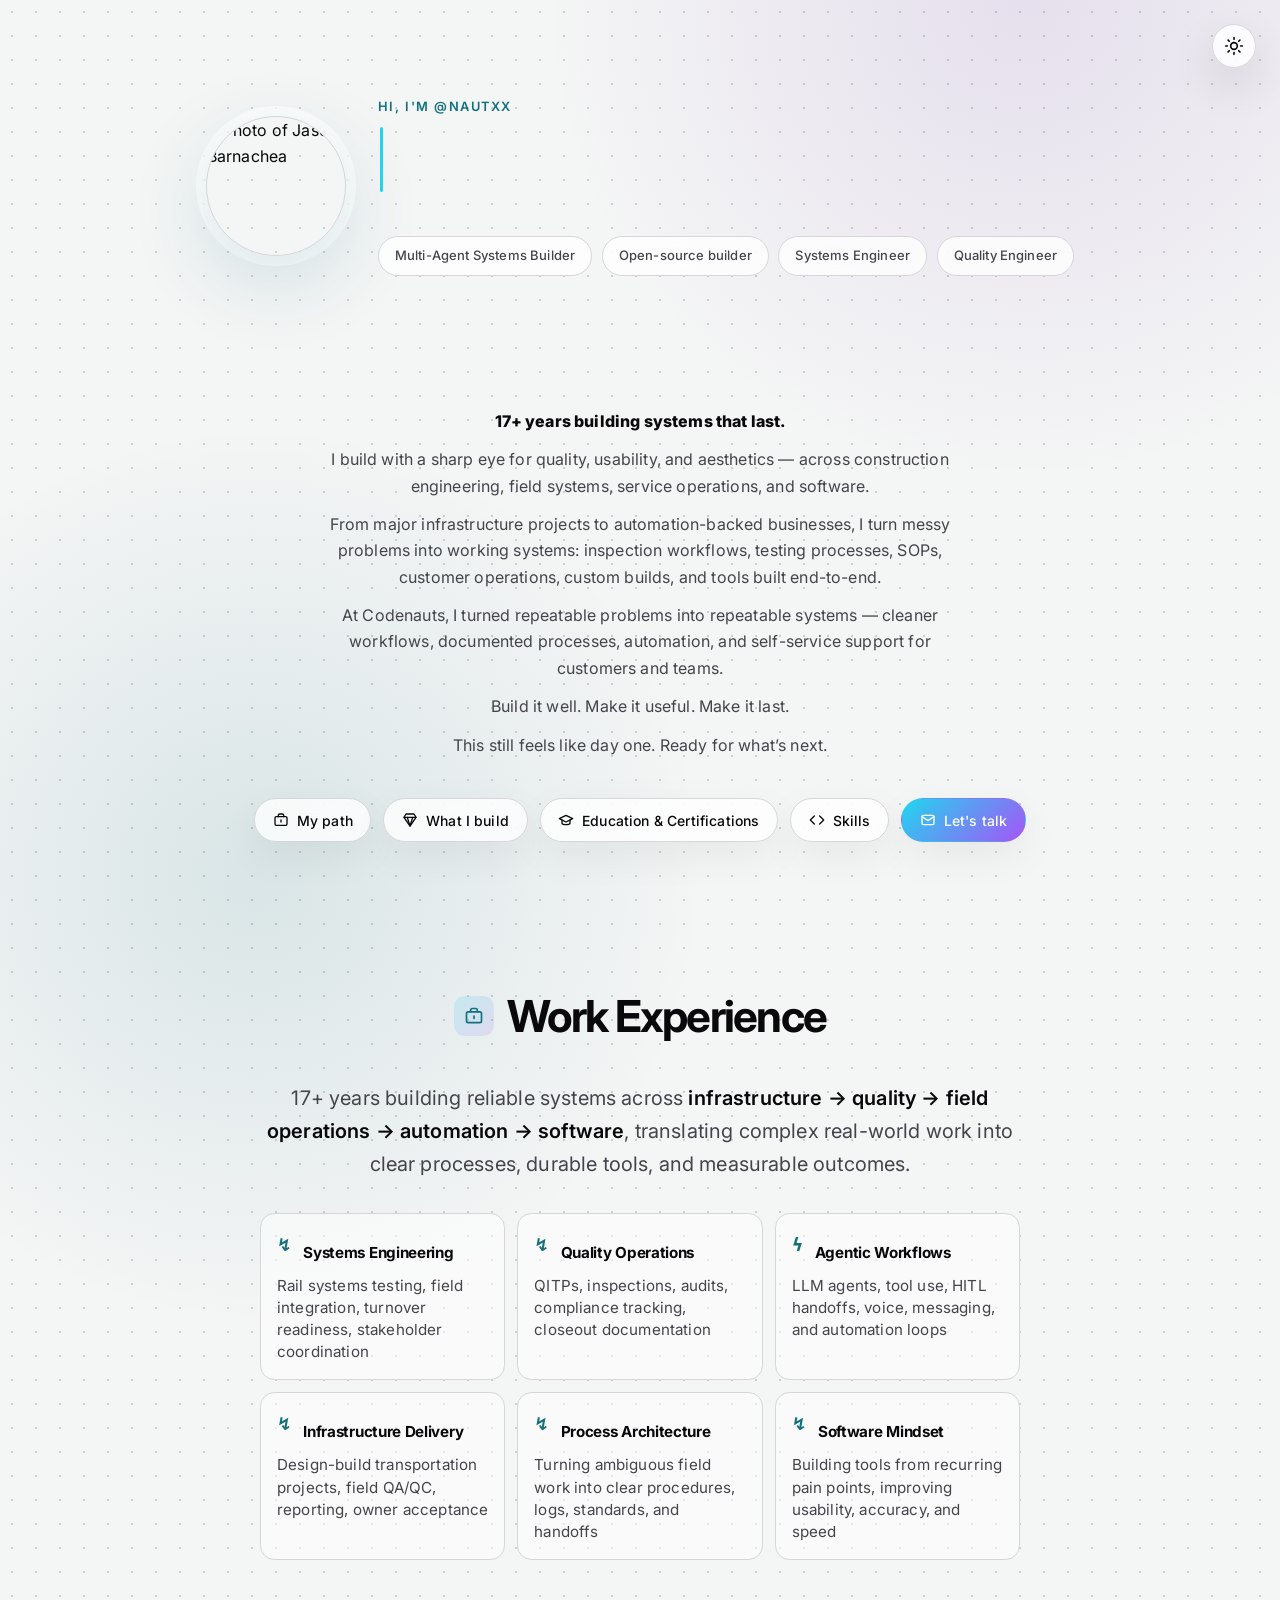
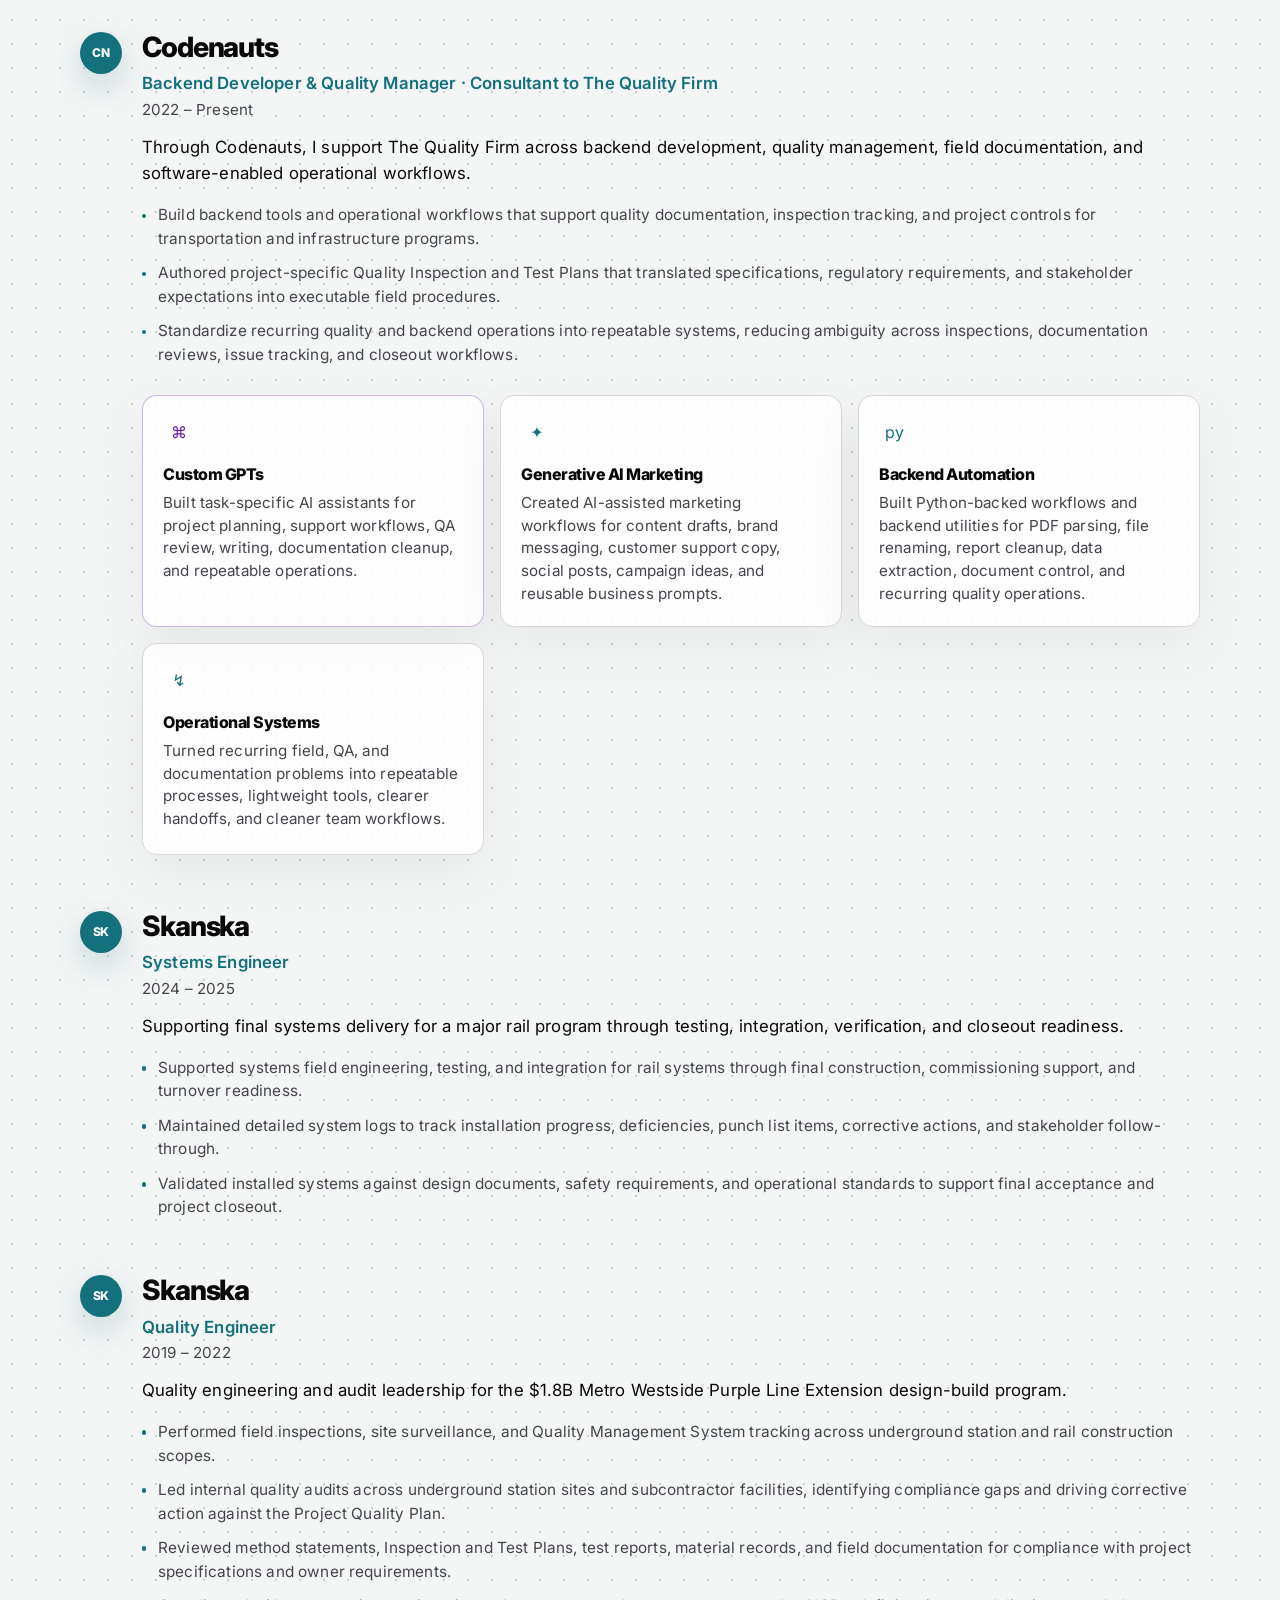
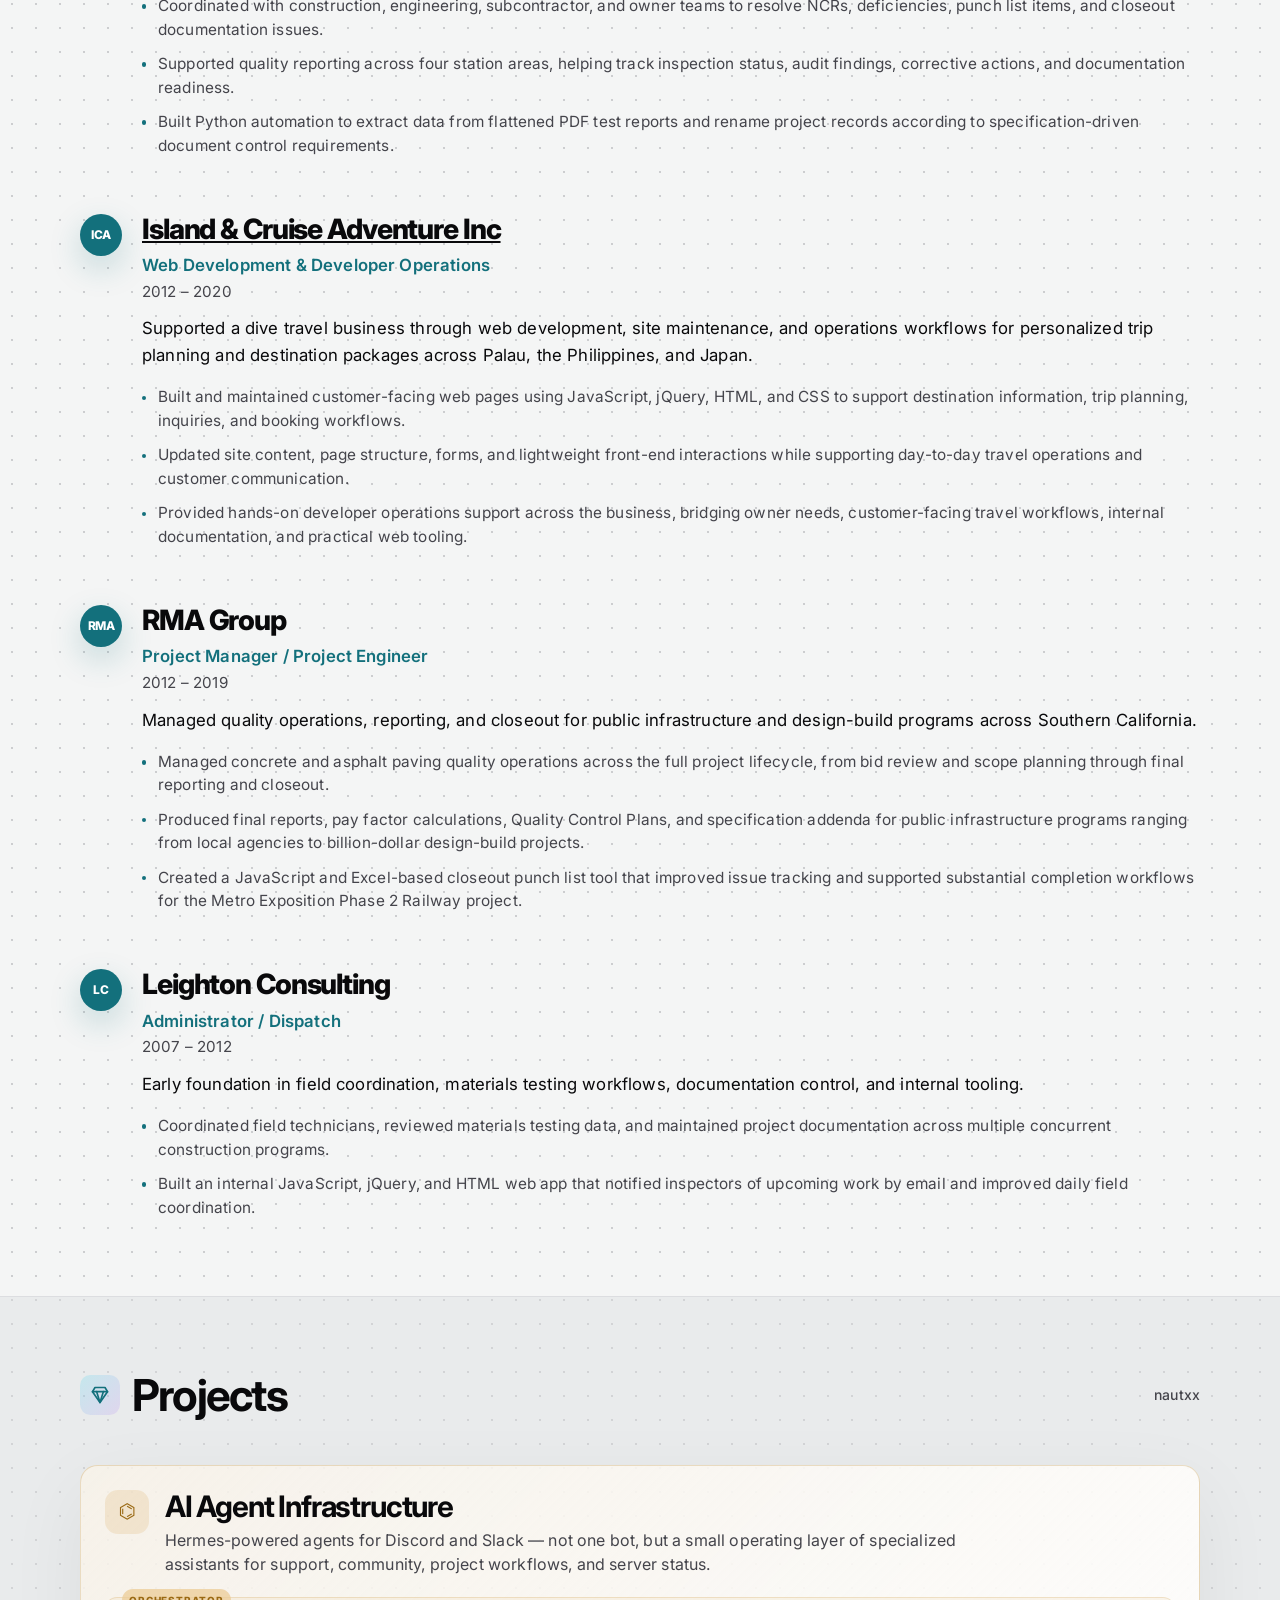
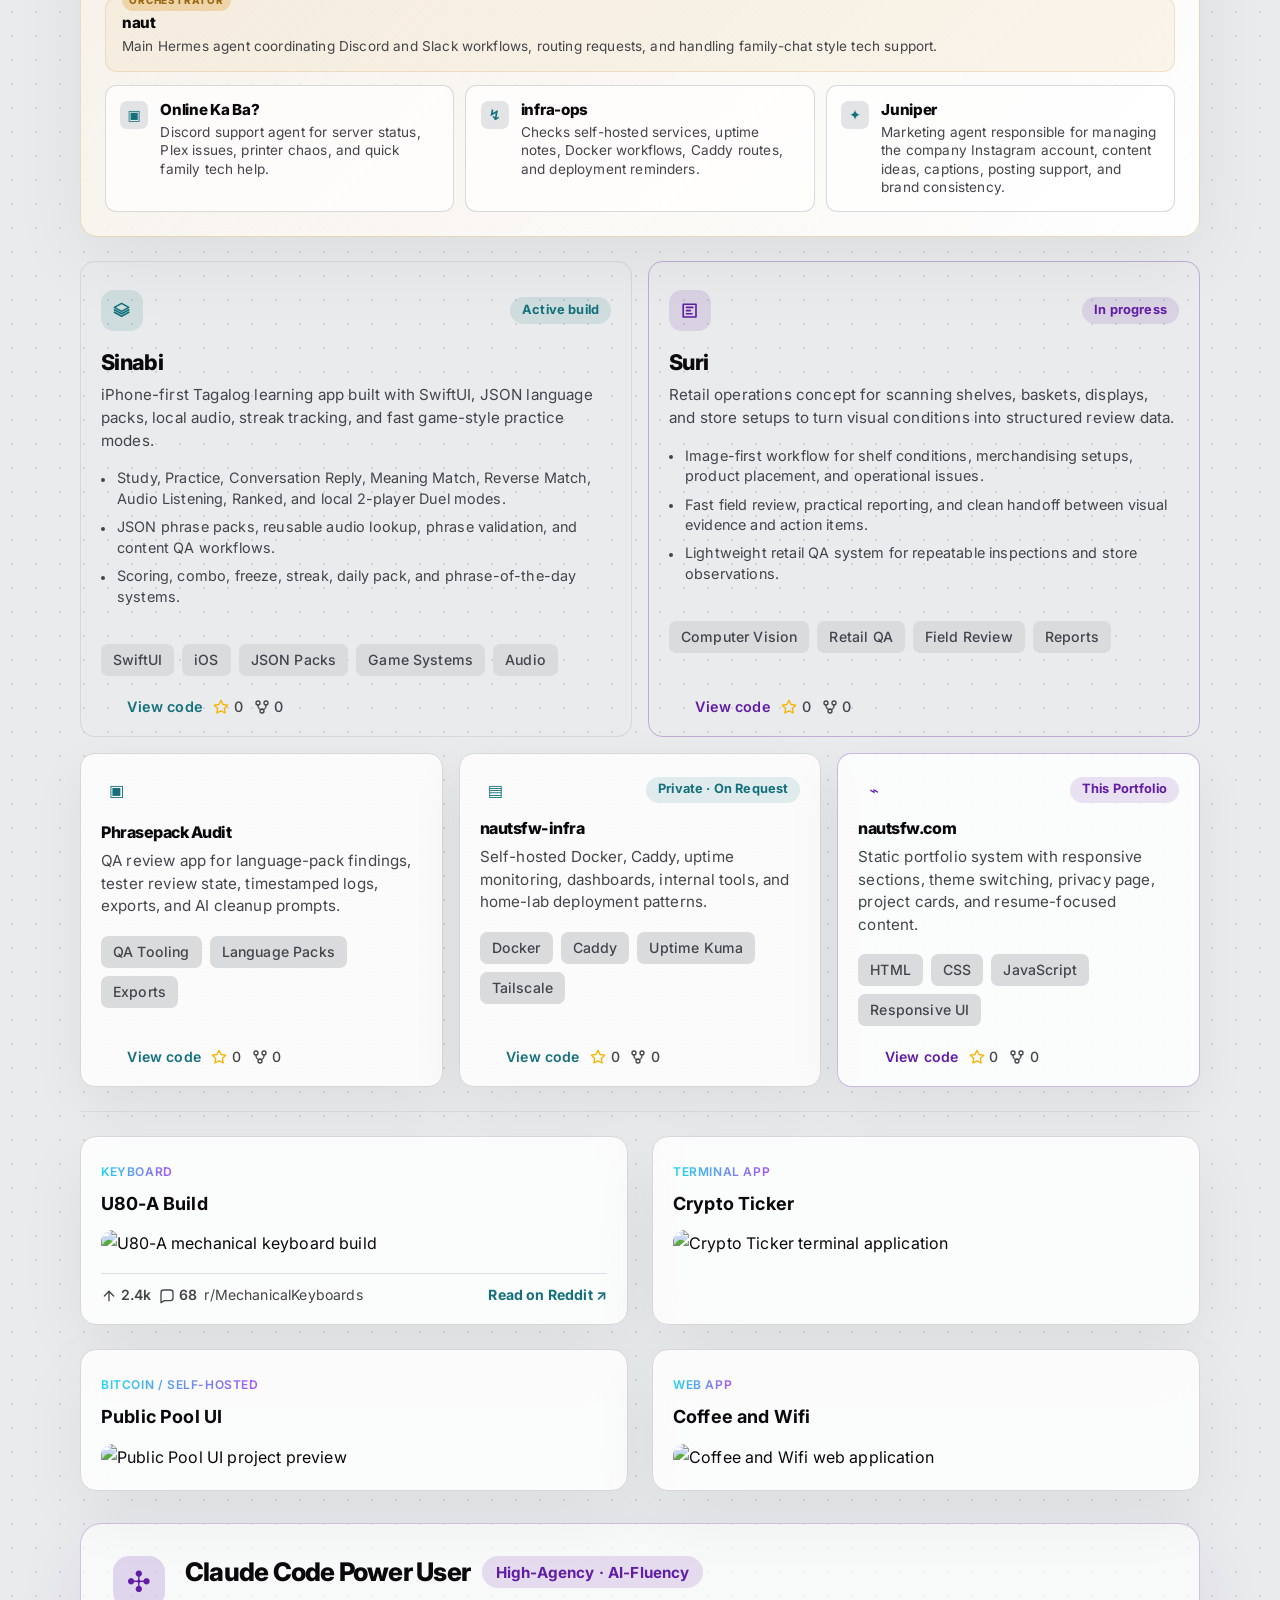
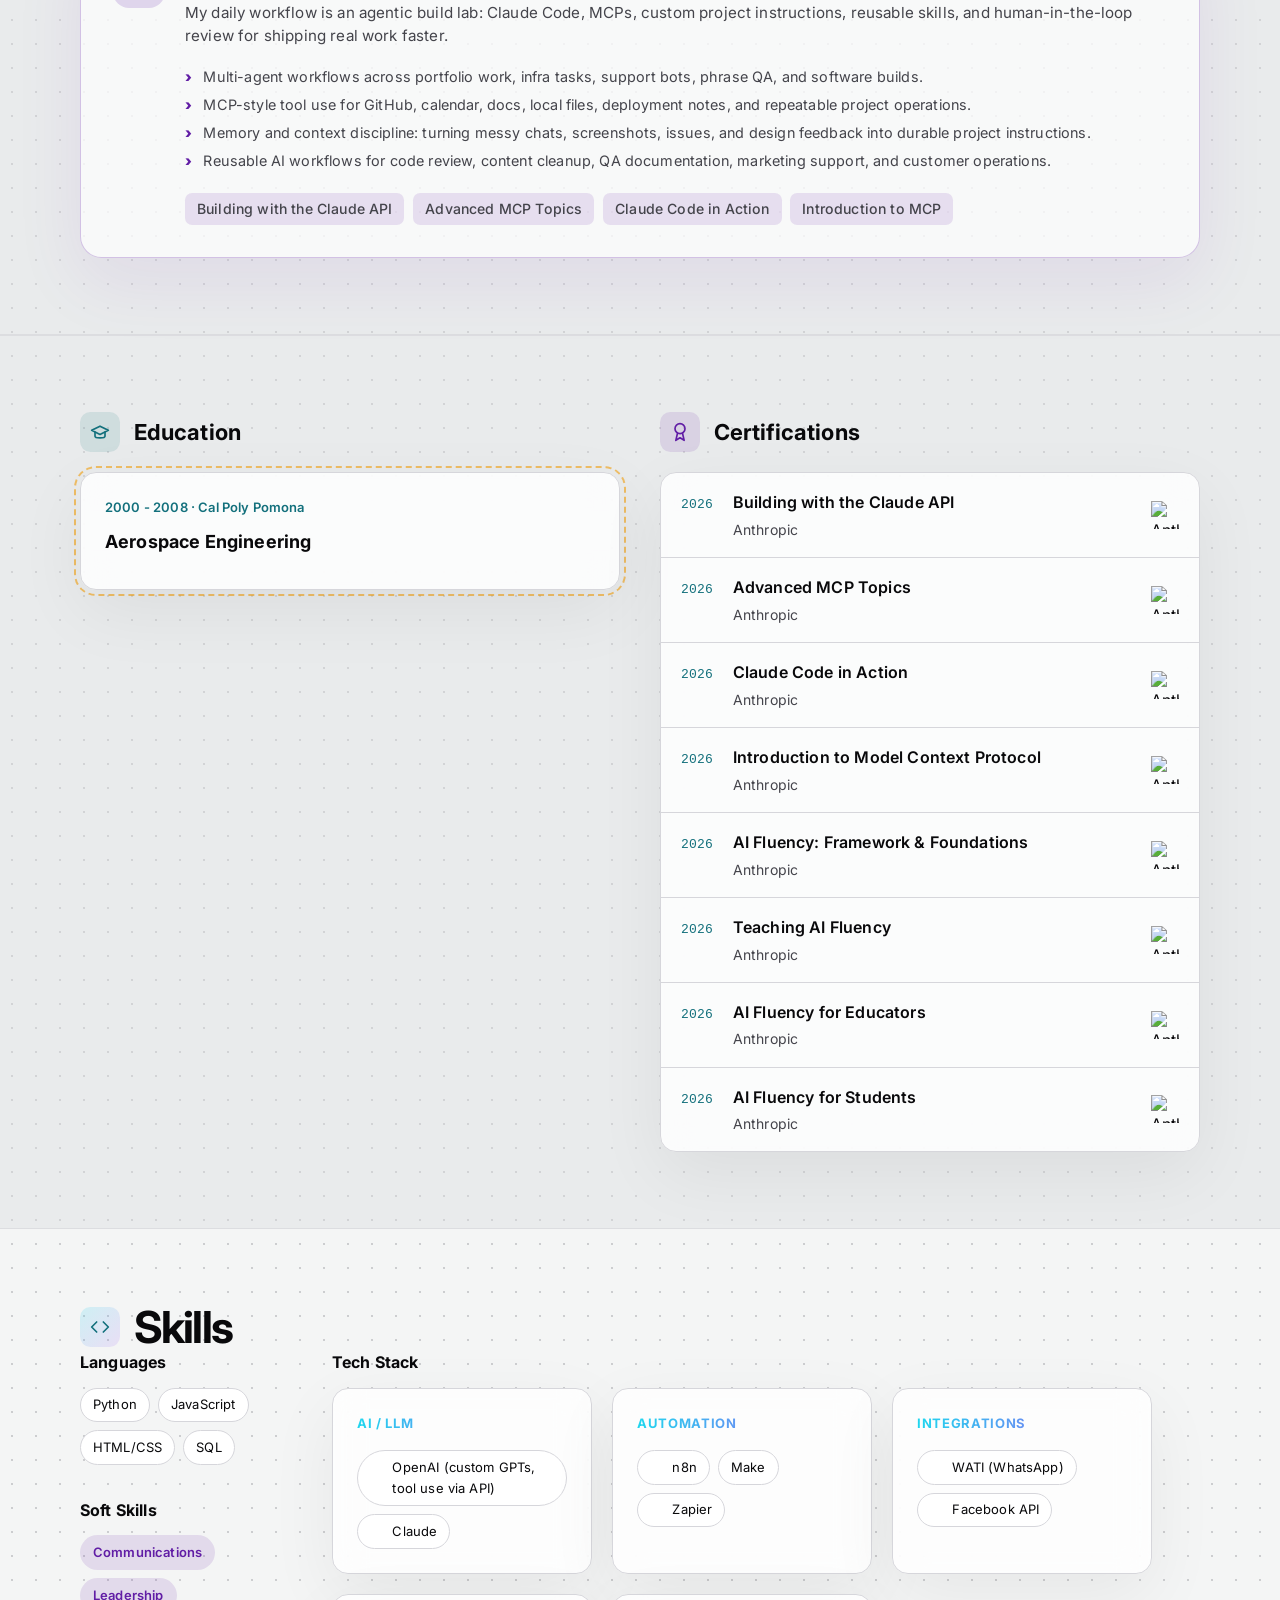
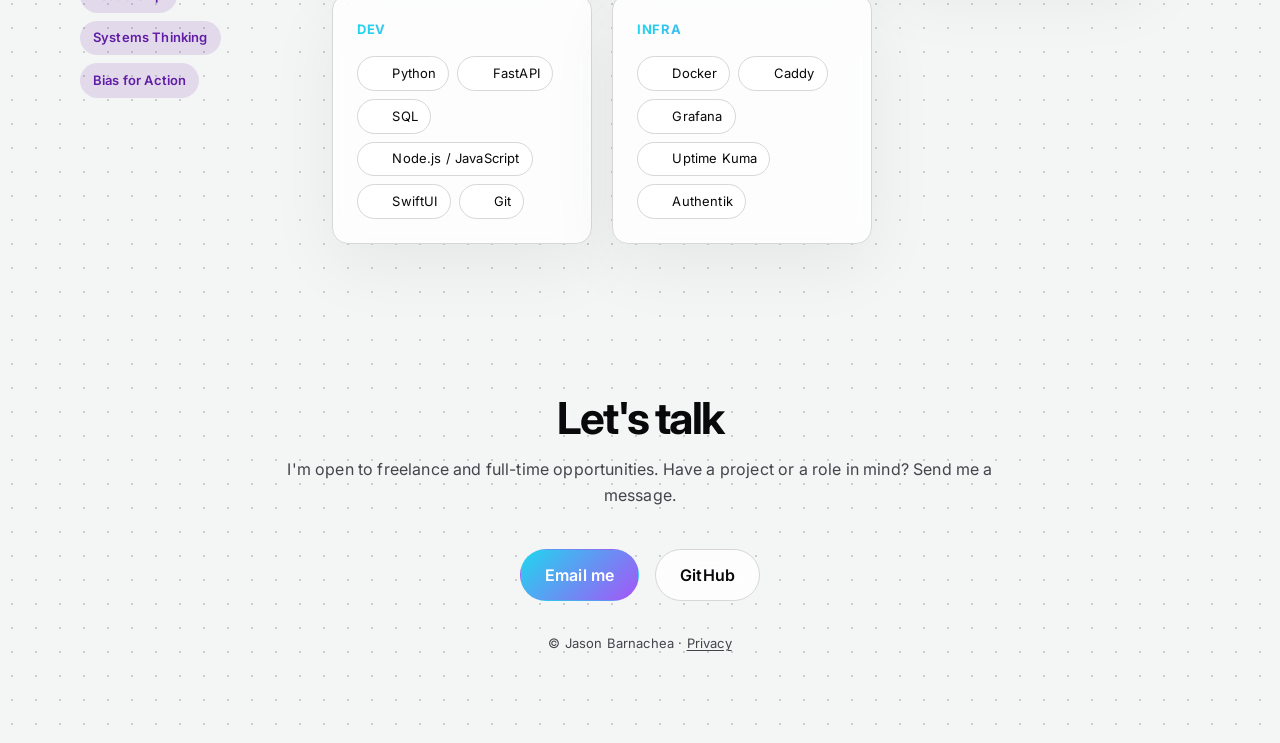
==== index.html @ cd6da470 "feat: add Reddit project metadata - add Reddit footer link to the U80-A Build tile - include upvote " ====
<!DOCTYPE html>
<html lang="en">
<head>
  <script>
    (function () {
      var stored = localStorage.getItem("theme");
      var prefersDark = window.matchMedia("(prefers-color-scheme: dark)").matches;
      if (stored === "dark" || (!stored && prefersDark)) {
        document.documentElement.setAttribute("data-theme", "dark");
      }
    })();
  </script>
  <meta charset="UTF-8">
  <meta name="viewport" content="width=device-width, initial-scale=1.0">
  <title>nautxx | Multi-Agent Systems Builder</title>
  <meta name="description" content="nautxx — software engineer and builder based in Santa Monica, California. Projects, experience, and certifications.">
  <meta name="author" content="Jason Barnachea">

  <link rel="preload" href="static/fonts/bogart.ttf" as="font" type="font/ttf" crossorigin>
  <link rel="preconnect" href="https://fonts.googleapis.com">
  <link rel="preconnect" href="https://fonts.gstatic.com" crossorigin>
  <link href="https://fonts.googleapis.com/css2?family=Inter:wght@400;500;600;700&display=swap" rel="stylesheet">

  <link rel="stylesheet" href="static/css/styles.css">
</head>
<body>

  <a href="#main" class="skip-link">Skip to content</a>

  <button type="button" class="theme-toggle" id="themeToggle" aria-label="Toggle dark mode">
    <svg class="theme-toggle__icon theme-toggle__icon--sun" viewBox="0 0 24 24" fill="none" stroke="currentColor" stroke-width="2" stroke-linecap="round" stroke-linejoin="round" aria-hidden="true"><circle cx="12" cy="12" r="4"/><path d="M12 2v2M12 20v2M4.93 4.93l1.41 1.41M17.66 17.66l1.41 1.41M2 12h2M20 12h2M6.34 17.66l-1.41 1.41M19.07 4.93l-1.41 1.41"/></svg>
    <svg class="theme-toggle__icon theme-toggle__icon--moon" viewBox="0 0 24 24" fill="none" stroke="currentColor" stroke-width="2" stroke-linecap="round" stroke-linejoin="round" aria-hidden="true"><path d="M21 12.79A9 9 0 1 1 11.21 3 7 7 0 0 0 21 12.79Z"/></svg>
  </button>

  <nav class="sitemap" id="sitemap" aria-label="Section navigation">
    <ul class="sitemap__list">
      <li class="sitemap__item"><a href="#experience" class="sitemap__link"><span class="sitemap__dot"></span>Experience</a></li>
      <li class="sitemap__item"><a href="#projects" class="sitemap__link"><span class="sitemap__dot"></span>Projects</a></li>
      <li class="sitemap__item"><a href="#credentials" class="sitemap__link"><span class="sitemap__dot"></span>Education &amp; Certifications</a></li>
      <li class="sitemap__item"><a href="#skills" class="sitemap__link"><span class="sitemap__dot"></span>Skills &amp; Stack</a></li>
      <li class="sitemap__item"><a href="#contact" class="sitemap__link"><span class="sitemap__dot"></span>Contact</a></li>
    </ul>
  </nav>

  <main id="main">

    <header class="hero" id="hero">
      <div class="hero__inner">
        <div class="hero__avatar">
          <picture>
            <source type="image/png" srcset="static/img/naut_1x.png 1x, static/img/naut_2x.png 2x">
            <img src="static/img/naut_2x.png" alt="Photo of Jason Barnachea" width="192" height="192">
          </picture>
        </div>
        <div class="hero__copy">
          <p class="hero__eyebrow">Hi, I'm @nautxx</p>
          <h1 class="hero__title">
            <span id="roleText" class="hero__role" aria-hidden="true"></span>
            <span class="sr-only">Multi-Agent Systems Builder, Open-source builder, Systems Engineer, Quality Engineer</span>
          </h1>
          <div class="role-pills" id="rolePills">
            <span class="role-pill" data-role-index="0">Multi-Agent Systems Builder</span>
            <span class="role-pill" data-role-index="1">Open-source builder</span>
            <span class="role-pill" data-role-index="2">Systems Engineer</span>
            <span class="role-pill" data-role-index="3">Quality Engineer</span>
          </div>
        </div>
      </div>
    </header>

    <section class="section intro" id="intro">
      <div class="section__inner">
        <p class="hero__sub hero__sub--lead">17+ years building systems that last.</p>
        <p class="hero__sub">I build with a sharp eye for quality, usability, and aesthetics — across construction engineering, field systems, service operations, and software.</p>
        <p class="hero__sub">From major infrastructure projects to automation-backed businesses, I turn messy problems into working systems: inspection workflows, testing processes, SOPs, customer operations, custom builds, and tools built end-to-end.</p>
        <p class="hero__sub">At Codenauts, I turned repeatable problems into repeatable systems — cleaner workflows, documented processes, automation, and self-service support for customers and teams.</p>
        <p class="hero__sub">Build it well. Make it useful. Make it last.</p>
        <p class="hero__sub">This still feels like day one. Ready for what’s next.</p>
        <nav class="pill-nav" aria-label="Jump to section">
          <a href="#experience" class="pill-nav__link">
            <span class="pill-nav__icon" aria-hidden="true">
              <svg viewBox="0 0 24 24" fill="none" stroke="currentColor" stroke-width="2" stroke-linecap="round"
                stroke-linejoin="round">
                <rect x="3" y="7" width="18" height="13" rx="2" />
                <path d="M8 7V5a2 2 0 0 1 2-2h4a2 2 0 0 1 2 2v2" />
                <path d="M12 12v3" />
              </svg>
            </span>
            My path
          </a>
        
          <a href="#projects" class="pill-nav__link">
            <span class="pill-nav__icon" aria-hidden="true">
              <svg viewBox="0 0 24 24" fill="none" stroke="currentColor" stroke-width="2" stroke-linecap="round"
                stroke-linejoin="round">
                <path d="M6 3h12l3 5-9 13L3 8l3-5Z" />
                <path d="M3 8h18" />
                <path d="m8 8 4 13 4-13" />
              </svg>
            </span>
            What I build
          </a>
        
          <a href="#credentials" class="pill-nav__link">
            <span class="pill-nav__icon" aria-hidden="true">
              <svg viewBox="0 0 24 24" fill="none" stroke="currentColor" stroke-width="2" stroke-linecap="round"
                stroke-linejoin="round">
                <path d="M22 10 12 5 2 10l10 5 10-5Z" />
                <path d="M6 12v5c0 1.1 2.7 2 6 2s6-.9 6-2v-5" />
              </svg>
            </span>
            Education &amp; Certifications
          </a>
        
          <a href="#skills" class="pill-nav__link">
            <span class="pill-nav__icon" aria-hidden="true">
              <svg viewBox="0 0 24 24" fill="none" stroke="currentColor" stroke-width="2" stroke-linecap="round"
                stroke-linejoin="round">
                <polyline points="16 18 22 12 16 6" />
                <polyline points="8 6 2 12 8 18" />
              </svg>
            </span>
            Skills
          </a>
        
          <a href="#contact" class="pill-nav__link pill-nav__link--accent">
            <span class="pill-nav__icon" aria-hidden="true">
              <svg viewBox="0 0 24 24" fill="none" stroke="currentColor" stroke-width="2" stroke-linecap="round"
                stroke-linejoin="round">
                <rect x="3" y="5" width="18" height="14" rx="2" />
                <path d="m3 7 9 6 9-6" />
              </svg>
            </span>
            Let's talk
          </a>
        </nav>
      </div>
    </section>

    <section class="section experience" id="experience">
      <div class="section__inner experience__inner">
        <div class="section__head experience__head">
          <span class="section__icon" aria-hidden="true">
            <svg viewBox="0 0 24 24" fill="none" stroke="currentColor" stroke-width="2" stroke-linecap="round" stroke-linejoin="round"><rect x="3" y="7" width="18" height="13" rx="2"/><path d="M8 7V5a2 2 0 0 1 2-2h4a2 2 0 0 1 2 2v2"/><path d="M12 12v3"/></svg>
          </span>
          <h2 class="section__title">Work Experience</h2>
        </div>

        <p class="experience__lede">17+ years building reliable systems across <strong>infrastructure → quality → field operations → automation → software</strong>, translating complex real-world work into clear processes, durable tools, and measurable outcomes.</p>

        <div class="experience-capabilities" aria-label="Core experience themes">
          <article class="experience-capability">
            <span class="experience-capability__icon" aria-hidden="true">↯</span>
            <h3>Systems Engineering</h3>
            <p>Rail systems testing, field integration, turnover readiness, stakeholder coordination</p>
          </article>
          <article class="experience-capability">
            <span class="experience-capability__icon" aria-hidden="true">↯</span>
            <h3>Quality Operations</h3>
            <p>QITPs, inspections, audits, compliance tracking, closeout documentation</p>
          </article>
          <article class="experience-capability experience-capability--agentic">
            <span class="experience-capability__icon" aria-hidden="true">ϟ</span>
            <h3>Agentic Workflows</h3>
            <p>LLM agents, tool use, HITL handoffs, voice, messaging, and automation loops</p>
          </article>
          <article class="experience-capability">
            <span class="experience-capability__icon" aria-hidden="true">↯</span>
            <h3>Infrastructure Delivery</h3>
            <p>Design-build transportation projects, field QA/QC, reporting, owner acceptance</p>
          </article>
          <article class="experience-capability">
            <span class="experience-capability__icon" aria-hidden="true">↯</span>
            <h3>Process Architecture</h3>
            <p>Turning ambiguous field work into clear procedures, logs, standards, and handoffs</p>
          </article>
          <article class="experience-capability">
            <span class="experience-capability__icon" aria-hidden="true">↯</span>
            <h3>Software Mindset</h3>
            <p>Building tools from recurring pain points, improving usability, accuracy, and speed</p>
          </article>
        </div>

        <div class="experience-timeline">
          <article class="experience-role">
            <div class="experience-role__marker" aria-hidden="true">CN</div>
            <div class="experience-role__body">
              <div class="experience-role__head">
                <div>
                  <h3 class="experience-role__company">Codenauts</h3>
                  <p class="experience-role__title">Backend Developer &amp; Quality Manager · Consultant to The Quality Firm</p>
                  <p class="experience-role__meta">2022 – Present</p>
                </div>
              </div>
              <p class="experience-role__summary">Through Codenauts, I support The Quality Firm across backend development, quality management, field documentation, and software-enabled operational workflows.</p>
              <ul class="experience-role__bullets">
                <li>Build backend tools and operational workflows that support quality documentation, inspection tracking, and project controls for transportation and infrastructure programs.</li>
                <li>Authored project-specific Quality Inspection and Test Plans that translated specifications, regulatory requirements, and stakeholder expectations into executable field procedures.</li>
                <li>Standardize recurring quality and backend operations into repeatable systems, reducing ambiguity across inspections, documentation reviews, issue tracking, and closeout workflows.</li>
              </ul>

              <div class="experience-projects experience-projects--role" aria-label="Codenauts work systems">
                <article class="experience-project experience-project--compact experience-project--accent">
                  <span class="experience-project__icon" aria-hidden="true">⌘</span>
                  <h4 class="experience-project__title">Custom GPTs</h4>
                  <p class="experience-project__desc">Built task-specific AI assistants for project planning, support workflows, QA review, writing, documentation cleanup, and repeatable operations.</p>
                </article>

                <article class="experience-project experience-project--compact">
                  <span class="experience-project__icon" aria-hidden="true">✦</span>
                  <h4 class="experience-project__title">Generative AI Marketing</h4>
                  <p class="experience-project__desc">Created AI-assisted marketing workflows for content drafts, brand messaging, customer support copy, social posts, campaign ideas, and reusable business prompts.</p>
                </article>

                <article class="experience-project experience-project--compact">
                  <span class="experience-project__icon" aria-hidden="true">py</span>
                  <h4 class="experience-project__title">Backend Automation</h4>
                  <p class="experience-project__desc">Built Python-backed workflows and backend utilities for PDF parsing, file renaming, report cleanup, data extraction, document control, and recurring quality operations.</p>
                </article>

                <article class="experience-project experience-project--compact">
                  <span class="experience-project__icon" aria-hidden="true">↯</span>
                  <h4 class="experience-project__title">Operational Systems</h4>
                  <p class="experience-project__desc">Turned recurring field, QA, and documentation problems into repeatable processes, lightweight tools, clearer handoffs, and cleaner team workflows.</p>
                </article>
              </div>
            </div>
          </article>

          <article class="experience-role">
            <div class="experience-role__marker" aria-hidden="true">SK</div>
            <div class="experience-role__body">
              <div class="experience-role__head">
                <div>
                  <h3 class="experience-role__company">Skanska</h3>
                  <p class="experience-role__title">Systems Engineer</p>
                  <p class="experience-role__meta">2024 – 2025</p>
                </div>
              </div>
              <p class="experience-role__summary">Supporting final systems delivery for a major rail program through testing, integration, verification, and closeout readiness.</p>
              <ul class="experience-role__bullets">
                <li>Supported systems field engineering, testing, and integration for rail systems through final construction, commissioning support, and turnover readiness.</li>
                <li>Maintained detailed system logs to track installation progress, deficiencies, punch list items, corrective actions, and stakeholder follow-through.</li>
                <li>Validated installed systems against design documents, safety requirements, and operational standards to support final acceptance and project closeout.</li>
              </ul>
            </div>
          </article>

          <article class="experience-role">
            <div class="experience-role__marker" aria-hidden="true">SK</div>
            <div class="experience-role__body">
              <div class="experience-role__head">
                <div>
                  <h3 class="experience-role__company">Skanska</h3>
                  <p class="experience-role__title">Quality Engineer</p>
                  <p class="experience-role__meta">2019 – 2022</p>
                </div>
              </div>
              <p class="experience-role__summary">Quality engineering and audit leadership for the $1.8B Metro Westside Purple Line Extension design-build program.</p>
              <ul class="experience-role__bullets">
                <li>Performed field inspections, site surveillance, and Quality Management System tracking across underground station and rail construction scopes.</li>
                <li>Led internal quality audits across underground station sites and subcontractor facilities, identifying compliance gaps and driving corrective action against the Project Quality Plan.</li>
                <li>Reviewed method statements, Inspection and Test Plans, test reports, material records, and field documentation for compliance with project specifications and owner requirements.</li>
                <li>Coordinated with construction, engineering, subcontractor, and owner teams to resolve NCRs, deficiencies, punch list items, and closeout documentation issues.</li>
                <li>Supported quality reporting across four station areas, helping track inspection status, audit findings, corrective actions, and documentation readiness.</li>
                <li>Built Python automation to extract data from flattened PDF test reports and rename project records according to specification-driven document control requirements.</li>
              </ul>
            </div>
          </article>

          <article class="experience-role">
            <div class="experience-role__marker" aria-hidden="true">ICA</div>
            <div class="experience-role__body">
              <div class="experience-role__head">
                <div>
                  <h3 class="experience-role__company"><a href="https://islandcruiseadventure.com/" target="_blank" rel="noopener">Island &amp; Cruise Adventure Inc</a></h3>
                  <p class="experience-role__title">Web Development &amp; Developer Operations</p>
                  <p class="experience-role__meta">2012 – 2020</p>
                </div>
              </div>
              <p class="experience-role__summary">Supported a dive travel business through web development, site maintenance, and operations workflows for personalized trip planning and destination packages across Palau, the Philippines, and Japan.</p>
              <ul class="experience-role__bullets">
                <li>Built and maintained customer-facing web pages using JavaScript, jQuery, HTML, and CSS to support destination information, trip planning, inquiries, and booking workflows.</li>
                <li>Updated site content, page structure, forms, and lightweight front-end interactions while supporting day-to-day travel operations and customer communication.</li>
                <li>Provided hands-on developer operations support across the business, bridging owner needs, customer-facing travel workflows, internal documentation, and practical web tooling.</li>
              </ul>
            </div>
          </article>

          <article class="experience-role">
            <div class="experience-role__marker" aria-hidden="true">RMA</div>
            <div class="experience-role__body">
              <div class="experience-role__head">
                <div>
                  <h3 class="experience-role__company">RMA Group</h3>
                  <p class="experience-role__title">Project Manager / Project Engineer</p>
                  <p class="experience-role__meta">2012 – 2019</p>
                </div>
              </div>
              <p class="experience-role__summary">Managed quality operations, reporting, and closeout for public infrastructure and design-build programs across Southern California.</p>
              <ul class="experience-role__bullets">
                <li>Managed concrete and asphalt paving quality operations across the full project lifecycle, from bid review and scope planning through final reporting and closeout.</li>
                <li>Produced final reports, pay factor calculations, Quality Control Plans, and specification addenda for public infrastructure programs ranging from local agencies to billion-dollar design-build projects.</li>
                <li>Created a JavaScript and Excel-based closeout punch list tool that improved issue tracking and supported substantial completion workflows for the Metro Exposition Phase 2 Railway project.</li>
              </ul>
            </div>
          </article>

          <article class="experience-role">
            <div class="experience-role__marker" aria-hidden="true">LC</div>
            <div class="experience-role__body">
              <div class="experience-role__head">
                <div>
                  <h3 class="experience-role__company">Leighton Consulting</h3>
                  <p class="experience-role__title">Administrator / Dispatch</p>
                  <p class="experience-role__meta">2007 – 2012</p>
                </div>
              </div>
              <p class="experience-role__summary">Early foundation in field coordination, materials testing workflows, documentation control, and internal tooling.</p>
              <ul class="experience-role__bullets">
                <li>Coordinated field technicians, reviewed materials testing data, and maintained project documentation across multiple concurrent construction programs.</li>
                <li>Built an internal JavaScript, jQuery, and HTML web app that notified inspectors of upcoming work by email and improved daily field coordination.</li>
              </ul>
            </div>
          </article>
        </div>
      </div>
    </section>

    <section class="section section--muted" id="projects">
      <div class="section__inner">
        <div class="section__head section__head--split">
          <div class="section__head-main">
            <span class="section__icon" aria-hidden="true">
              <svg viewBox="0 0 24 24" fill="none" stroke="currentColor" stroke-width="2" stroke-linecap="round" stroke-linejoin="round"><path d="M6 3h12l3 5-9 13L3 8l3-5Z"/><path d="M3 8h18"/><path d="m8 8 4 13 4-13"/></svg>
            </span>
            <h2 class="section__title">Projects</h2>
          </div>
          <a class="section__github" href="https://github.com/nautxx" target="_blank" rel="noopener" aria-label="View Jason Barnachea on GitHub">
            <img src="https://cdn.jsdelivr.net/npm/@lobehub/icons-static-png@latest/light/github.png" alt="" aria-hidden="true" loading="lazy">
            <span>nautxx</span>
          </a>
        </div>
        <article class="agent-card" aria-label="AI Agent Infrastructure">
          <div class="agent-card__head">
            <span class="agent-card__icon" aria-hidden="true">⌬</span>
            <div>
              <h3 class="agent-card__title">AI Agent Infrastructure</h3>
              <p class="agent-card__desc">Hermes-powered agents for Discord and Slack — not one bot, but a small operating layer of specialized assistants for support, community, project workflows, and server status.</p>
            </div>
          </div>
          <div class="agent-card__orchestrator">
            <span class="agent-card__label">Orchestrator</span>
            <div>
              <h4>naut</h4>
              <p>Main Hermes agent coordinating Discord and Slack workflows, routing requests, and handling family-chat style tech support.</p>
            </div>
          </div>
          <div class="agent-grid" aria-label="Hermes agent stack">
            <article class="agent-mini">
              <span aria-hidden="true">▣</span>
              <div>
                <h4>Online Ka Ba?</h4>
                <p>Discord support agent for server status, Plex issues, printer chaos, and quick family tech help.</p>
              </div>
            </article>
            <article class="agent-mini">
              <span aria-hidden="true">↯</span>
              <div>
                <h4>infra-ops</h4>
                <p>Checks self-hosted services, uptime notes, Docker workflows, Caddy routes, and deployment reminders.</p>
              </div>
            </article>
            <article class="agent-mini">
              <span aria-hidden="true">✦</span>
              <div>
                <h4>Juniper</h4>
                <p>Marketing agent responsible for managing the company Instagram account, content ideas, captions, posting support, and brand consistency.</p>
              </div>
            </article>
          </div>
        </article>

        <div class="experience-projects" aria-label="Selected projects">
          <article class="experience-project experience-project--featured">
            <div class="experience-project__top">
              <span class="experience-project__icon" aria-hidden="true">
                <svg viewBox="0 0 24 24" fill="none" stroke="currentColor" stroke-width="2" stroke-linecap="round" stroke-linejoin="round"><path d="M12 3 3 8l9 5 9-5-9-5Z"/><path d="m3 14 9 5 9-5"/><path d="m3 11 9 5 9-5"/></svg>
              </span>
              <span class="experience-project__pill">Active build</span>
            </div>
            <h3 class="experience-project__title">Sinabi</h3>
            <p class="experience-project__desc">iPhone-first Tagalog learning app built with SwiftUI, JSON language packs, local audio, streak tracking, and fast game-style practice modes.</p>
            <ul class="experience-project__list">
              <li>Study, Practice, Conversation Reply, Meaning Match, Reverse Match, Audio Listening, Ranked, and local 2-player Duel modes.</li>
              <li>JSON phrase packs, reusable audio lookup, phrase validation, and content QA workflows.</li>
              <li>Scoring, combo, freeze, streak, daily pack, and phrase-of-the-day systems.</li>
            </ul>
            <div class="project-tags" aria-label="Sinabi technologies">
              <span>SwiftUI</span>
              <span>iOS</span>
              <span>JSON Packs</span>
              <span>Game Systems</span>
              <span>Audio</span>
            </div>
            <a class="experience-project__button project-code-link" href="https://github.com/nautxx/sinabi" target="_blank" rel="noopener" aria-label="View Sinabi code on GitHub">
              <span class="project-code-link__github" aria-hidden="true">
                <img src="https://cdn.jsdelivr.net/npm/@lobehub/icons-static-png@latest/light/github.png" alt="" loading="lazy">
              </span>
              <span>View code</span>
              <span class="project-code-link__stat project-code-link__stat--star" aria-label="0 stars"><svg viewBox="0 0 24 24" fill="none" stroke="currentColor" stroke-width="2" stroke-linecap="round" stroke-linejoin="round" aria-hidden="true"><path d="m12 2 3.09 6.26L22 9.27l-5 4.87 1.18 6.88L12 17.77l-6.18 3.25L7 14.14 2 9.27l6.91-1.01L12 2Z"/></svg><span>0</span></span>
              <span class="project-code-link__stat" aria-label="0 forks"><svg viewBox="0 0 24 24" fill="none" stroke="currentColor" stroke-width="2" stroke-linecap="round" stroke-linejoin="round" aria-hidden="true"><circle cx="6" cy="6" r="3"/><circle cx="18" cy="6" r="3"/><circle cx="12" cy="18" r="3"/><path d="M6 9v1a6 6 0 0 0 6 6 6 6 0 0 0 6-6V9"/></svg><span>0</span></span>
            </a>
          </article>

          <article class="experience-project experience-project--featured experience-project--accent">
            <div class="experience-project__top">
              <span class="experience-project__icon" aria-hidden="true">
                <svg viewBox="0 0 24 24" fill="none" stroke="currentColor" stroke-width="2" stroke-linecap="round" stroke-linejoin="round"><path d="M4 4h16v16H4z"/><path d="M8 8h8"/><path d="M8 12h5"/><path d="M8 16h7"/></svg>
              </span>
              <span class="experience-project__pill">In progress</span>
            </div>
            <h3 class="experience-project__title">Suri</h3>
            <p class="experience-project__desc">Retail operations concept for scanning shelves, baskets, displays, and store setups to turn visual conditions into structured review data.</p>
            <ul class="experience-project__list">
              <li>Image-first workflow for shelf conditions, merchandising setups, product placement, and operational issues.</li>
              <li>Fast field review, practical reporting, and clean handoff between visual evidence and action items.</li>
              <li>Lightweight retail QA system for repeatable inspections and store observations.</li>
            </ul>
            <div class="project-tags" aria-label="Suri technologies">
              <span>Computer Vision</span>
              <span>Retail QA</span>
              <span>Field Review</span>
              <span>Reports</span>
            </div>
            <a class="experience-project__button project-code-link" href="https://github.com/nautxx/suri" target="_blank" rel="noopener" aria-label="View Suri code on GitHub">
              <span class="project-code-link__github" aria-hidden="true">
                <img src="https://cdn.jsdelivr.net/npm/@lobehub/icons-static-png@latest/light/github.png" alt="" loading="lazy">
              </span>
              <span>View code</span>
              <span class="project-code-link__stat project-code-link__stat--star" aria-label="0 stars"><svg viewBox="0 0 24 24" fill="none" stroke="currentColor" stroke-width="2" stroke-linecap="round" stroke-linejoin="round" aria-hidden="true"><path d="m12 2 3.09 6.26L22 9.27l-5 4.87 1.18 6.88L12 17.77l-6.18 3.25L7 14.14 2 9.27l6.91-1.01L12 2Z"/></svg><span>0</span></span>
              <span class="project-code-link__stat" aria-label="0 forks"><svg viewBox="0 0 24 24" fill="none" stroke="currentColor" stroke-width="2" stroke-linecap="round" stroke-linejoin="round" aria-hidden="true"><circle cx="6" cy="6" r="3"/><circle cx="18" cy="6" r="3"/><circle cx="12" cy="18" r="3"/><path d="M6 9v1a6 6 0 0 0 6 6 6 6 0 0 0 6-6V9"/></svg><span>0</span></span>
            </a>
          </article>

          <article class="experience-project experience-project--compact">
            <span class="experience-project__icon" aria-hidden="true">▣</span>
            <h3 class="experience-project__title">Phrasepack Audit</h3>
            <p class="experience-project__desc">QA review app for language-pack findings, tester review state, timestamped logs, exports, and AI cleanup prompts.</p>
            <div class="project-tags" aria-label="Phrasepack Audit technologies">
              <span>QA Tooling</span>
              <span>Language Packs</span>
              <span>Exports</span>
            </div>
            <a class="experience-project__link project-code-link" href="https://github.com/nautxx/phrasepack-audit" target="_blank" rel="noopener" aria-label="View Phrasepack Audit code on GitHub">
              <span class="project-code-link__github" aria-hidden="true"><img src="https://cdn.jsdelivr.net/npm/@lobehub/icons-static-png@latest/light/github.png" alt="" loading="lazy"></span>
              <span>View code</span>
              <span class="project-code-link__stat project-code-link__stat--star" aria-label="0 stars"><svg viewBox="0 0 24 24" fill="none" stroke="currentColor" stroke-width="2" stroke-linecap="round" stroke-linejoin="round" aria-hidden="true"><path d="m12 2 3.09 6.26L22 9.27l-5 4.87 1.18 6.88L12 17.77l-6.18 3.25L7 14.14 2 9.27l6.91-1.01L12 2Z"/></svg><span>0</span></span>
              <span class="project-code-link__stat" aria-label="0 forks"><svg viewBox="0 0 24 24" fill="none" stroke="currentColor" stroke-width="2" stroke-linecap="round" stroke-linejoin="round" aria-hidden="true"><circle cx="6" cy="6" r="3"/><circle cx="18" cy="6" r="3"/><circle cx="12" cy="18" r="3"/><path d="M6 9v1a6 6 0 0 0 6 6 6 6 0 0 0 6-6V9"/></svg><span>0</span></span>
            </a>
          </article>

          <article class="experience-project experience-project--compact">
            <div class="experience-project__mini-head">
              <span class="experience-project__icon" aria-hidden="true">▤</span>
              <span class="experience-project__pill">Private · On Request</span>
            </div>
            <h3 class="experience-project__title">nautsfw-infra</h3>
            <p class="experience-project__desc">Self-hosted Docker, Caddy, uptime monitoring, dashboards, internal tools, and home-lab deployment patterns.</p>
            <div class="project-tags" aria-label="nautsfw-infra technologies">
              <span>Docker</span>
              <span>Caddy</span>
              <span>Uptime Kuma</span>
              <span>Tailscale</span>
            </div>
            <a class="experience-project__link project-code-link" href="https://github.com/nautxx/nautsfw-infra" target="_blank" rel="noopener" aria-label="View nautsfw-infra code on GitHub">
              <span class="project-code-link__github" aria-hidden="true"><img src="https://cdn.jsdelivr.net/npm/@lobehub/icons-static-png@latest/light/github.png" alt="" loading="lazy"></span>
              <span>View code</span>
              <span class="project-code-link__stat project-code-link__stat--star" aria-label="0 stars"><svg viewBox="0 0 24 24" fill="none" stroke="currentColor" stroke-width="2" stroke-linecap="round" stroke-linejoin="round" aria-hidden="true"><path d="m12 2 3.09 6.26L22 9.27l-5 4.87 1.18 6.88L12 17.77l-6.18 3.25L7 14.14 2 9.27l6.91-1.01L12 2Z"/></svg><span>0</span></span>
              <span class="project-code-link__stat" aria-label="0 forks"><svg viewBox="0 0 24 24" fill="none" stroke="currentColor" stroke-width="2" stroke-linecap="round" stroke-linejoin="round" aria-hidden="true"><circle cx="6" cy="6" r="3"/><circle cx="18" cy="6" r="3"/><circle cx="12" cy="18" r="3"/><path d="M6 9v1a6 6 0 0 0 6 6 6 6 0 0 0 6-6V9"/></svg><span>0</span></span>
            </a>
          </article>

          <article class="experience-project experience-project--compact experience-project--accent">
            <div class="experience-project__mini-head">
              <span class="experience-project__icon" aria-hidden="true">⌁</span>
              <span class="experience-project__pill">This Portfolio</span>
            </div>
            <h3 class="experience-project__title">nautsfw.com</h3>
            <p class="experience-project__desc">Static portfolio system with responsive sections, theme switching, privacy page, project cards, and resume-focused content.</p>
            <div class="project-tags" aria-label="nautsfw.com technologies">
              <span>HTML</span>
              <span>CSS</span>
              <span>JavaScript</span>
              <span>Responsive UI</span>
            </div>
            <a class="experience-project__link project-code-link" href="https://github.com/nautxx/nautsfw.com" target="_blank" rel="noopener" aria-label="View nautsfw.com code on GitHub">
              <span class="project-code-link__github" aria-hidden="true"><img src="https://cdn.jsdelivr.net/npm/@lobehub/icons-static-png@latest/light/github.png" alt="" loading="lazy"></span>
              <span>View code</span>
              <span class="project-code-link__stat project-code-link__stat--star" aria-label="0 stars"><svg viewBox="0 0 24 24" fill="none" stroke="currentColor" stroke-width="2" stroke-linecap="round" stroke-linejoin="round" aria-hidden="true"><path d="m12 2 3.09 6.26L22 9.27l-5 4.87 1.18 6.88L12 17.77l-6.18 3.25L7 14.14 2 9.27l6.91-1.01L12 2Z"/></svg><span>0</span></span>
              <span class="project-code-link__stat" aria-label="0 forks"><svg viewBox="0 0 24 24" fill="none" stroke="currentColor" stroke-width="2" stroke-linecap="round" stroke-linejoin="round" aria-hidden="true"><circle cx="6" cy="6" r="3"/><circle cx="18" cy="6" r="3"/><circle cx="12" cy="18" r="3"/><path d="M6 9v1a6 6 0 0 0 6 6 6 6 0 0 0 6-6V9"/></svg><span>0</span></span>
            </a>
          </article>
        </div>

        <div class="tiles tiles--restored" aria-label="Additional projects">
          <article class="tile tile--with-footer">
            <a href="https://github.com/nautxx/u80-a-build" class="tile__main-link" target="_blank" rel="noopener" aria-label="View U80-A Build project on GitHub">
              <span class="tile__category">Keyboard</span>
              <h3 class="tile__title">U80-A Build</h3>
              <div class="tile__img-wrap">
                <img src="static/img/rw-u80.png" alt="U80-A mechanical keyboard build" loading="lazy">
              </div>
            </a>
            <div class="tile__footer">
              <div class="tile__reddit-meta" aria-label="Reddit post stats">
                <span class="tile__reddit-stat" aria-label="2.4 thousand upvotes">
                  <svg viewBox="0 0 24 24" aria-hidden="true"><path d="M12 19V5"/><path d="m5 12 7-7 7 7"/></svg>
                  <span>2.4k</span>
                </span>
                <span class="tile__reddit-stat" aria-label="68 comments">
                  <svg viewBox="0 0 24 24" aria-hidden="true"><path d="M21 15a4 4 0 0 1-4 4H8l-5 3V7a4 4 0 0 1 4-4h10a4 4 0 0 1 4 4z"/></svg>
                  <span>68</span>
                </span>
                <span>r/MechanicalKeyboards</span>
              </div>
              <a href="https://www.reddit.com/r/MechanicalKeyboards/comments/7u53li/rama_m65a/" target="_blank" rel="noopener" aria-label="Read U80-A Build on Reddit">Read on Reddit ↗</a>
            </div>
          </article>
          <a href="https://github.com/nautxx/crypto-ticker" class="tile" target="_blank" rel="noopener">
            <span class="tile__category">Terminal App</span>
            <h3 class="tile__title">Crypto Ticker</h3>
            <div class="tile__img-wrap">
              <img src="static/img/rw-m60.png" alt="Crypto Ticker terminal application" loading="lazy">
            </div>
          </a>
          <a href="https://github.com/nautxx/public-pool-ui" class="tile" target="_blank" rel="noopener">
            <span class="tile__category">Bitcoin / Self-hosted</span>
            <h3 class="tile__title">Public Pool UI</h3>
            <div class="tile__img-wrap">
              <img src="static/img/rw-m65.png" alt="Public Pool UI project preview" loading="lazy">
            </div>
          </a>
          <a href="https://github.com/nautxx/coffee-and-wifi" class="tile" target="_blank" rel="noopener">
            <span class="tile__category">Web App</span>
            <h3 class="tile__title">Coffee and Wifi</h3>
            <div class="tile__img-wrap">
              <img src="static/img/rw-nemo.png" alt="Coffee and Wifi web application" loading="lazy">
            </div>
          </a>
        </div>

        <article class="claude-power-card" aria-label="Claude Code power user workflow">
          <div class="claude-power-card__icon" aria-hidden="true">✣</div>
          <div class="claude-power-card__body">
            <div class="claude-power-card__head">
              <h3>Claude Code Power User</h3>
              <span>High-Agency · AI-Fluency</span>
            </div>
            <p>My daily workflow is an agentic build lab: Claude Code, MCPs, custom project instructions, reusable skills, and human-in-the-loop review for shipping real work faster.</p>
            <ul class="claude-power-card__list">
              <li>Multi-agent workflows across portfolio work, infra tasks, support bots, phrase QA, and software builds.</li>
              <li>MCP-style tool use for GitHub, calendar, docs, local files, deployment notes, and repeatable project operations.</li>
              <li>Memory and context discipline: turning messy chats, screenshots, issues, and design feedback into durable project instructions.</li>
              <li>Reusable AI workflows for code review, content cleanup, QA documentation, marketing support, and customer operations.</li>
            </ul>
            <div class="claude-power-card__badges" aria-label="Claude and AI workflow credentials">
              <span>Building with the Claude API</span>
              <span>Advanced MCP Topics</span>
              <span>Claude Code in Action</span>
              <span>Introduction to MCP</span>
            </div>
          </div>
        </article>
      </div>
    </section>

    <section class="section section--muted" id="credentials">
      <div class="section__inner">
        <div class="credentials-grid">

          <div class="credentials-col">
            <div class="credentials-col__head">
              <span class="credentials-col__icon credentials-col__icon--edu" aria-hidden="true">
                <svg viewBox="0 0 24 24" fill="none" stroke="currentColor" stroke-width="2" stroke-linecap="round" stroke-linejoin="round"><path d="M22 10 12 5 2 10l10 5 10-5Z"/><path d="M6 12v5c0 1.1 2.7 2 6 2s6-.9 6-2v-5"/></svg>
              </span>
              <h2 class="credentials-col__title">Education</h2>
            </div>
            <div class="edu-list" data-draft="true">
              <div class="edu-card">
                <p class="edu-card__meta">2000 - 2008 · Cal Poly Pomona</p>
                <h3 class="edu-card__title">Aerospace Engineering</h3>
                <p class="edu-card__desc"></p>
              </div>
            </div>
          </div>

          <div class="credentials-col">
            <div class="credentials-col__head">
              <span class="credentials-col__icon credentials-col__icon--cert" aria-hidden="true">
                <svg viewBox="0 0 24 24" fill="none" stroke="currentColor" stroke-width="2" stroke-linecap="round" stroke-linejoin="round"><circle cx="12" cy="8" r="6"/><path d="M9 13.5 7 22l5-3 5 3-2-8.5"/></svg>
              </span>
              <h2 class="credentials-col__title">Certifications</h2>
            </div>
            <div class="cert-card">
              <div class="cert-list">
                <div class="cert-row">
                  <div class="cert-row__main">
                    <span class="cert-row__year">2026</span>
                    <div class="cert-row__body">
                      <p class="cert-row__name">Building with the Claude API</p>
                      <p class="cert-row__issuer">Anthropic</p>
                    </div>
                  </div>
                  <img class="cert-row__mark" src="https://cdn.jsdelivr.net/npm/@lobehub/icons-static-png@latest/light/anthropic.png" alt="Anthropic" loading="lazy">
                </div>
                <div class="cert-row">
                  <div class="cert-row__main">
                    <span class="cert-row__year">2026</span>
                    <div class="cert-row__body">
                      <p class="cert-row__name">Advanced MCP Topics</p>
                      <p class="cert-row__issuer">Anthropic</p>
                    </div>
                  </div>
                  <img class="cert-row__mark" src="https://cdn.jsdelivr.net/npm/@lobehub/icons-static-png@latest/light/anthropic.png" alt="Anthropic" loading="lazy">
                </div>
                <div class="cert-row">
                  <div class="cert-row__main">
                    <span class="cert-row__year">2026</span>
                    <div class="cert-row__body">
                      <p class="cert-row__name">Claude Code in Action</p>
                      <p class="cert-row__issuer">Anthropic</p>
                    </div>
                  </div>
                  <img class="cert-row__mark" src="https://cdn.jsdelivr.net/npm/@lobehub/icons-static-png@latest/light/anthropic.png" alt="Anthropic" loading="lazy">
                </div>
                <div class="cert-row">
                  <div class="cert-row__main">
                    <span class="cert-row__year">2026</span>
                    <div class="cert-row__body">
                      <p class="cert-row__name">Introduction to Model Context Protocol</p>
                      <p class="cert-row__issuer">Anthropic</p>
                    </div>
                  </div>
                  <img class="cert-row__mark" src="https://cdn.jsdelivr.net/npm/@lobehub/icons-static-png@latest/light/anthropic.png" alt="Anthropic" loading="lazy">
                </div>
                <div class="cert-row">
                  <div class="cert-row__main">
                    <span class="cert-row__year">2026</span>
                    <div class="cert-row__body">
                      <p class="cert-row__name">AI Fluency: Framework &amp; Foundations</p>
                      <p class="cert-row__issuer">Anthropic</p>
                    </div>
                  </div>
                  <img class="cert-row__mark" src="https://cdn.jsdelivr.net/npm/@lobehub/icons-static-png@latest/light/anthropic.png" alt="Anthropic" loading="lazy">
                </div>
                <div class="cert-row">
                  <div class="cert-row__main">
                    <span class="cert-row__year">2026</span>
                    <div class="cert-row__body">
                      <p class="cert-row__name">Teaching AI Fluency</p>
                      <p class="cert-row__issuer">Anthropic</p>
                    </div>
                  </div>
                  <img class="cert-row__mark" src="https://cdn.jsdelivr.net/npm/@lobehub/icons-static-png@latest/light/anthropic.png" alt="Anthropic" loading="lazy">
                </div>
                <div class="cert-row">
                  <div class="cert-row__main">
                    <span class="cert-row__year">2026</span>
                    <div class="cert-row__body">
                      <p class="cert-row__name">AI Fluency for Educators</p>
                      <p class="cert-row__issuer">Anthropic</p>
                    </div>
                  </div>
                  <img class="cert-row__mark" src="https://cdn.jsdelivr.net/npm/@lobehub/icons-static-png@latest/light/anthropic.png" alt="Anthropic" loading="lazy">
                </div>
                <div class="cert-row">
                  <div class="cert-row__main">
                    <span class="cert-row__year">2026</span>
                    <div class="cert-row__body">
                      <p class="cert-row__name">AI Fluency for Students</p>
                      <p class="cert-row__issuer">Anthropic</p>
                    </div>
                  </div>
                  <img class="cert-row__mark" src="https://cdn.jsdelivr.net/npm/@lobehub/icons-static-png@latest/light/anthropic.png" alt="Anthropic" loading="lazy">
                </div>
              </div>
            </div>
          </div>

        </div>
      </div>
    </section>

    <section class="section" id="skills">
      <div class="section__inner">
        <div class="section__head">
          <span class="section__icon" aria-hidden="true">
            <svg viewBox="0 0 24 24" fill="none" stroke="currentColor" stroke-width="2" stroke-linecap="round" stroke-linejoin="round"><polyline points="16 18 22 12 16 6"/><polyline points="8 6 2 12 8 18"/></svg>
          </span>
          <h2 class="section__title">Skills</h2>
        </div>
        <div class="skills-layout">
          <div class="skills-sidebar">
            <div class="skills-col">
              <h3 class="skills-col__title">Languages</h3>
              <div class="badge-row">
                <span class="badge">Python</span>
                <span class="badge">JavaScript</span>
                <span class="badge">HTML/CSS</span>
                <span class="badge">SQL</span>
              </div>
            </div>

            <div class="skills-col">
              <h3 class="skills-col__title">Soft Skills</h3>
              <div class="badge-row">
                <span class="badge badge--accent">Communications</span>
                <span class="badge badge--accent">Leadership</span>
                <span class="badge badge--accent">Systems Thinking</span>
                <span class="badge badge--accent">Bias for Action</span>
              </div>
            </div>
          </div>

          <div class="skills-main">
            <h3 class="skills-col__title">Tech Stack</h3>
            <div class="tech-grid">
              <div class="tech-card">
                <h4 class="tech-card__title">AI / LLM</h4>
                <div class="badge-row">
                  <span class="badge"><img class="badge__icon" src="https://cdn.jsdelivr.net/gh/homarr-labs/dashboard-icons/png/openai.png" alt="" loading="lazy">OpenAI (custom GPTs, tool use via API)</span>
                  <span class="badge"><img class="badge__icon" src="https://cdn.jsdelivr.net/gh/homarr-labs/dashboard-icons/png/claude-ai.png" alt="" loading="lazy">Claude</span>
                </div>
              </div>
              <div class="tech-card">
                <h4 class="tech-card__title">Automation</h4>
                <div class="badge-row">
                  <span class="badge"><img class="badge__icon" src="https://cdn.jsdelivr.net/gh/homarr-labs/dashboard-icons/png/n8n.png" alt="" loading="lazy">n8n</span>
                  <span class="badge">Make</span>
                  <span class="badge"><img class="badge__icon" src="https://cdn.jsdelivr.net/gh/homarr-labs/dashboard-icons/png/zapier.png" alt="" loading="lazy">Zapier</span>
                </div>
              </div>
              <div class="tech-card">
                <h4 class="tech-card__title">Integrations</h4>
                <div class="badge-row">
                  <span class="badge"><img class="badge__icon" src="https://cdn.jsdelivr.net/gh/homarr-labs/dashboard-icons/png/whatsapp.png" alt=""
                    loading="lazy">WATI (WhatsApp)</span>
                  <span class="badge"><img class="badge__icon" src="https://cdn.jsdelivr.net/gh/homarr-labs/dashboard-icons/png/facebook.png" alt="" loading="lazy">Facebook API</span>
                </div>
              </div>
              <div class="tech-card">
                <h4 class="tech-card__title">Dev</h4>
                <div class="badge-row">
                  <span class="badge"><img class="badge__icon" src="https://cdn.jsdelivr.net/gh/homarr-labs/dashboard-icons/png/python.png" alt="" loading="lazy">Python</span>
                  <span class="badge"><img class="badge__icon" src="https://cdn.jsdelivr.net/gh/homarr-labs/dashboard-icons/png/fastapi.png" alt="" loading="lazy">FastAPI</span>
                  <span class="badge"><img class="badge__icon" src="https://cdn.jsdelivr.net/gh/homarr-labs/dashboard-icons/png/azure-sql-db.png" alt="" loading="lazy">SQL</span>
                  <span class="badge"><img class="badge__icon" src="https://cdn.jsdelivr.net/gh/homarr-labs/dashboard-icons/png/nodejs.png" alt="" loading="lazy">Node.js / JavaScript</span>
                  <span class="badge"><img class="badge__icon" src="https://cdn.jsdelivr.net/gh/homarr-labs/dashboard-icons/png/swift.png" alt="" loading="lazy">SwiftUI</span>
                  <span class="badge"><img class="badge__icon" src="https://cdn.jsdelivr.net/gh/homarr-labs/dashboard-icons/png/git.png" alt="" loading="lazy">Git</span>
                </div>
              </div>
              <div class="tech-card">
                <h4 class="tech-card__title">Infra</h4>
                <div class="badge-row">
                  <span class="badge"><img class="badge__icon" src="https://cdn.jsdelivr.net/gh/homarr-labs/dashboard-icons/png/docker.png" alt="" loading="lazy">Docker</span>
                  <span class="badge"><img class="badge__icon" src="https://cdn.jsdelivr.net/gh/homarr-labs/dashboard-icons/png/caddy.png" alt="" loading="lazy">Caddy</span>
                  <span class="badge"><img class="badge__icon" src="https://cdn.jsdelivr.net/gh/homarr-labs/dashboard-icons/png/grafana.png" alt="" loading="lazy">Grafana</span>
                  <span class="badge"><img class="badge__icon" src="https://cdn.jsdelivr.net/gh/homarr-labs/dashboard-icons/png/uptime-kuma.png" alt="" loading="lazy">Uptime Kuma</span>
                  <span class="badge"><img class="badge__icon" src="https://cdn.jsdelivr.net/gh/homarr-labs/dashboard-icons/png/authentik.png" alt="" loading="lazy">Authentik</span>
                </div>
              </div>
            </div>
          </div>
        </div>
      </div>
    </section>

    <footer class="section contact" id="contact">
      <div class="section__inner section__inner--center">
        <h2 class="section__title">Let's talk</h2>
        <p class="section__lede">I'm open to freelance and full-time opportunities. Have a project or a role in mind? Send me a message.</p>
        <div class="contact__actions">
          <a href="mailto:jrbarnachea@gmail.com" class="btn btn--primary">Email me</a>
          <a href="https://github.com/nautxx" target="_blank" rel="noopener" class="btn">GitHub</a>
        </div>
        <p class="footer__copyright">© <span id="year"></span> Jason Barnachea · <a href="privacy.html" class="footer__link">Privacy</a></p>
      </div>
    </footer>

  </main>

  <script src="static/js/main.js"></script>
</body>
</html>
---- static/css/styles.css ----
/* ---------- Tokens ---------- */
:root {
  --background: 220 6% 96%;
  --foreground: 240 10% 4%;
  --muted: 220 6% 86%;
  --muted-foreground: 240 5% 28%;
  --border: 240 6% 85%;
  --card: 0 0% 100%;
  --primary: 187 74% 28%;
  --primary-foreground: 0 0% 100%;
  --accent: 270 70% 38%;
  --accent-foreground: 0 0% 100%;
  --gradient-from: 187 86% 53%;
  --gradient-to: 270 91% 65%;
  --dot-grid: 240 5% 35%;

  --font-body: "DM Sans", "Inter", system-ui, sans-serif;
  --font-display: "Space Grotesk", "Bogart", "Inter", system-ui, sans-serif;

  --max-width: 960px;
  --radius: 1rem;
}

:root[data-theme="dark"] {
  --background: 240 6% 10%;
  --foreground: 0 0% 93%;
  --muted: 240 4% 14%;
  --muted-foreground: 240 5% 65%;
  --border: 240 4% 20%;
  --card: 240 5% 13%;
  --primary: 187 86% 53%;
  --primary-foreground: 240 10% 4%;
  --accent: 270 91% 70%;
  --accent-foreground: 0 0% 100%;
  --gradient-from: 187 86% 53%;
  --gradient-to: 270 91% 78%;
  --dot-grid: 240 5% 65%;
}

@font-face {
  font-family: "Bogart";
  src: url("../fonts/bogart.ttf") format("truetype");
  font-display: swap;
}

@font-face {
  font-family: "Space Grotesk";
  src: url("../fonts/space-grotesk-latin.woff2") format("woff2");
  font-weight: 300 700;
  font-display: swap;
}

@font-face {
  font-family: "DM Sans";
  src: url("../fonts/dm-sans-latin.woff2") format("woff2");
  font-weight: 100 1000;
  font-display: swap;
}

/* ---------- Reset ---------- */
*, *::before, *::after { box-sizing: border-box; }
html { scroll-behavior: smooth; -webkit-text-size-adjust: 100%; }
body {
  margin: 0;
  font-family: var(--font-body);
  background-color: hsl(var(--background));
  color: hsl(var(--foreground));
  line-height: 1.65;
  letter-spacing: 0.01em;
  -webkit-font-smoothing: antialiased;
  -moz-osx-font-smoothing: grayscale;
  background-image:
    radial-gradient(circle at 20% 10%, hsl(var(--primary) / 0.12), transparent 28rem),
    radial-gradient(circle at 80% 0%, hsl(var(--accent) / 0.1), transparent 30rem),
    radial-gradient(circle, hsl(var(--dot-grid) / 0.25) 1px, transparent 1px);
  background-size: auto, auto, 24px 24px;
  transition: background-color 0.3s ease, color 0.3s ease;
}
img { max-width: 100%; height: auto; display: block; }
a { color: inherit; }
ul { list-style: none; margin: 0; padding: 0; }
h1, h2, h3 { margin: 0; font-family: var(--font-display); }

.skip-link {
  position: absolute;
  left: -9999px;
  top: 0;
  background: hsl(var(--primary));
  color: hsl(var(--primary-foreground));
  padding: 0.75rem 1.25rem;
  border-radius: var(--radius);
  z-index: 100;
}
.skip-link:focus { left: 1rem; top: 1rem; }

/* ---------- Theme toggle ---------- */
.theme-toggle {
  position: fixed;
  top: 1.5rem;
  right: 1.5rem;
  z-index: 50;
  width: 2.75rem;
  height: 2.75rem;
  border-radius: 999px;
  border: 1px solid hsl(var(--border));
  background: hsl(var(--card) / 0.82);
  backdrop-filter: blur(14px);
  color: hsl(var(--foreground));
  display: flex;
  align-items: center;
  justify-content: center;
  cursor: pointer;
  box-shadow: 0 18px 45px hsl(var(--foreground) / 0.12);
  transition: background-color 0.3s ease, border-color 0.2s ease;
}
.theme-toggle:hover { border-color: hsl(var(--primary) / 0.5); }
.theme-toggle__icon { width: 1.25rem; height: 1.25rem; }
.theme-toggle__icon--moon { display: none; }
[data-theme="dark"] .theme-toggle__icon--sun { display: none; }
[data-theme="dark"] .theme-toggle__icon--moon { display: block; }

/* ---------- Left sitemap (scroll-spy) ---------- */
.sitemap {
  position: fixed;
  top: 8rem;
  left: 2.5rem;
  z-index: 40;
  opacity: 0;
  pointer-events: none;
  transition: opacity 0.3s ease;
}
.sitemap.is-visible {
  opacity: 1;
  pointer-events: auto;
}
.sitemap__list {
  position: relative;
  display: flex;
  flex-direction: column;
  gap: 1.5rem;
  padding-left: 1.5rem;
}
.sitemap__list::before {
  content: "";
  position: absolute;
  left: 4px;
  top: 4px;
  bottom: 4px;
  width: 1px;
  background: hsl(var(--border));
}
.sitemap__link {
  position: relative;
  text-decoration: none;
  font-size: 0.875rem;
  color: hsl(var(--muted-foreground));
  transition: color 0.2s ease;
}
.sitemap__dot {
  position: absolute;
  left: -1.5rem;
  top: 50%;
  transform: translateY(-50%);
  width: 9px;
  height: 9px;
  border-radius: 50%;
  border: 2px solid hsl(var(--border));
  background: hsl(var(--card));
  transition: background 0.2s ease, border-color 0.2s ease;
}
.sitemap__item.is-active .sitemap__link {
  color: hsl(var(--primary));
  font-weight: 600;
}
.sitemap__item.is-active .sitemap__dot {
  background: hsl(var(--primary));
  border-color: hsl(var(--primary));
}

@media (max-width: 1600px) {
  .sitemap { display: none; }
}

/* ---------- Hero ---------- */
.hero {
  max-width: var(--max-width);
  margin: 0 auto;
  padding: 6rem 1.5rem 3.5rem;
  text-align: center;
}
.hero__inner {
  display: flex;
  flex-direction: row;
  align-items: center;
  justify-content: center;
  gap: 2rem;
  text-align: left;
}
.hero__avatar {
  width: 140px;
  height: 140px;
  border-radius: 50%;
  overflow: hidden;
  flex-shrink: 0;
  border: 1px solid hsl(var(--border));
  box-shadow: 0 24px 80px hsl(var(--primary) / 0.16), 0 0 0 10px hsl(var(--card) / 0.75);
}
.hero__avatar img { width: 100%; height: 100%; object-fit: cover; }
.hero__eyebrow {
  margin: 0 0 0.5rem;
  color: hsl(var(--primary));
  text-transform: uppercase;
  letter-spacing: 0.12em;
  font-size: 0.8rem;
  font-weight: 600;
}
.hero__title {
  font-size: clamp(2.4rem, 6vw, 4.75rem);
  line-height: 0.95;
  font-weight: 700;
  letter-spacing: -0.06em;
  margin-bottom: 0;
  min-height: 1.2em;
}
.hero__role {
  background: linear-gradient(90deg, hsl(var(--gradient-from)), hsl(var(--gradient-to)));
  -webkit-background-clip: text;
  background-clip: text;
  color: transparent;
}
.hero__role::after {
  content: "";
  display: inline-block;
  width: 3px;
  height: 0.85em;
  background: hsl(var(--gradient-from));
  margin-left: 2px;
  border-radius: 2px;
  transform: translateY(2px);
  animation: hero-blink 1s steps(1) infinite;
}
@keyframes hero-blink { 50% { opacity: 0; } }

.sr-only {
  position: absolute;
  width: 1px;
  height: 1px;
  padding: 0;
  margin: -1px;
  overflow: hidden;
  clip: rect(0, 0, 0, 0);
  white-space: nowrap;
  border: 0;
}

.role-pills {
  margin-top: 1.25rem;
  display: flex;
  flex-wrap: wrap;
  gap: 0.6rem;
}
.role-pill {
  font-size: 0.8125rem;
  font-weight: 500;
  padding: 0.5rem 1rem;
  border-radius: 999px;
  border: 1px solid hsl(var(--border));
  background: hsl(var(--card) / 0.78);
  backdrop-filter: blur(14px);
  color: hsl(var(--muted-foreground));
  transition: border-color 0.3s ease, background 0.3s ease, color 0.3s ease, transform 0.3s ease;
}
.role-pill.is-active {
  border-color: hsl(var(--primary));
  background: linear-gradient(135deg, hsl(var(--gradient-from) / 0.18), hsl(var(--gradient-to) / 0.16));
  color: hsl(var(--foreground));
  font-weight: 600;
  transform: scale(1.05);
}

.hero__sub {
  color: hsl(var(--muted-foreground));
  max-width: 640px;
  margin: 0 auto 0.75rem;
}
.hero__sub--lead {
  font-weight: 800;
  color: hsl(var(--foreground));
}

@media (max-width: 640px) {
  .hero__inner { flex-direction: column; text-align: center; }
  .role-pills { justify-content: center; }
}

/* ---------- Intro ---------- */
.intro { text-align: center; padding-top: 0; }

.pill-nav {
  margin-top: 2.5rem;
  display: flex;
  flex-wrap: wrap;
  justify-content: center;
  gap: 0.75rem;
}

.pill-nav__link {
  display: inline-flex;
  align-items: center;
  gap: 0.5rem;
  text-decoration: none;
  font-size: 0.875rem;
  font-weight: 500;
  padding: 0.6rem 1.1rem;
  border-radius: 999px;
  background: hsl(var(--card) / 0.78);
  backdrop-filter: blur(14px);
  border: 1px solid hsl(var(--border));
  box-shadow: 0 14px 40px hsl(var(--foreground) / 0.06);
  transition: border-color 0.2s ease, background 0.2s ease, transform 0.2s ease, box-shadow 0.2s ease;
}
.pill-nav__link:hover {
  border-color: hsl(var(--primary) / 0.5);
  transform: translateY(-2px);
  box-shadow: 0 20px 55px hsl(var(--primary) / 0.12);
}
.pill-nav__link--accent {
  background: linear-gradient(135deg, hsl(var(--gradient-from)), hsl(var(--gradient-to)));
  color: hsl(var(--primary-foreground));
  border-color: transparent;
}

.pill-nav__icon {
  display: inline-flex;
  width: 1rem;
  height: 1rem;
  flex: 0 0 auto;
}

.pill-nav__icon svg {
  width: 100%;
  height: 100%;
}

/* ---------- Sections ---------- */
.section { padding: 4.75rem 1.5rem; }
.section--muted {
  background: hsl(var(--muted) / 0.42);
  border-top: 1px solid hsl(var(--border) / 0.65);
  border-bottom: 1px solid hsl(var(--border) / 0.65);
}
.section__inner { max-width: var(--max-width); margin: 0 auto; }
#experience .section__inner,
#projects .section__inner,
#credentials .section__inner,
#skills .section__inner {
  max-width: 1120px;
}
.section__inner--center { text-align: center; }
.section__inner--center .section__lede { margin-left: auto; margin-right: auto; }
.section__title {
  font-size: clamp(1.9rem, 4vw, 2.75rem);
  line-height: 1;
  letter-spacing: -0.04em;
  font-weight: 700;
  margin-bottom: 0.75rem;
}
.section__lede {
  color: hsl(var(--muted-foreground));
  margin-bottom: 2.5rem;
  max-width: 720px;
}

/* draft/placeholder content marker */
[data-draft="true"] {
  outline: 2px dashed hsl(38 90% 50% / 0.6);
  outline-offset: 4px;
  border-radius: var(--radius);
}

/* ---------- Experience ---------- */
.experience__inner {
  max-width: 1120px;
}
.experience__head {
  justify-content: center;
  margin-bottom: 2.75rem;
}
.experience__lede {
  max-width: 760px;
  margin: 0 auto 2rem;
  color: hsl(var(--muted-foreground));
  font-size: clamp(1.05rem, 2vw, 1.25rem);
  line-height: 1.65;
  text-align: center;
}
.experience__lede strong {
  color: hsl(var(--foreground));
  font-weight: 600;
}
.experience-capabilities {
  display: grid;
  grid-template-columns: repeat(1, minmax(0, 1fr));
  gap: 0.75rem;
  max-width: 760px;
  margin: 0 auto 4.5rem;
}
.experience-capability {
  min-height: 9rem;
  border: 1px solid hsl(var(--border));
  border-radius: calc(var(--radius) * 0.9);
  background: hsl(var(--card) / 0.54);
  padding: 1rem;
}
.experience-capability__icon {
  display: inline-flex;
  align-items: center;
  color: hsl(var(--primary));
  font-size: 1.1rem;
  font-weight: 700;
  margin: 0 0.45rem 1rem 0;
  vertical-align: middle;
}
.experience-capability h3 {
  display: inline;
  font-size: 0.95rem;
  line-height: 1.25;
  font-weight: 700;
  letter-spacing: -0.02em;
  margin: 0;
  vertical-align: middle;
}
.experience-capability p {
  color: hsl(var(--muted-foreground));
  font-size: 0.95rem;
  line-height: 1.45;
  margin: 0;
}
.experience-timeline {
  display: flex;
  flex-direction: column;
  gap: 3.5rem;
  max-width: 100%;
  margin: 0 auto;
}
.experience-role {
  display: grid;
  grid-template-columns: auto minmax(0, 1fr);
  gap: 1rem;
}
.experience-role__marker {
  display: grid;
  place-items: center;
  width: 2.625rem;
  height: 2.625rem;
  border-radius: 999px;
  background: hsl(var(--primary));
  color: hsl(var(--primary-foreground));
  font-size: 0.75rem;
  font-weight: 800;
  letter-spacing: -0.04em;
  box-shadow: 0 12px 32px hsl(var(--primary) / 0.22);
}
.experience-role__body {
  min-width: 0;
}
.experience-role__head {
  display: flex;
  align-items: baseline;
  justify-content: space-between;
  gap: 1rem;
  margin-bottom: 0.85rem;
}
.experience-role__company {
  font-size: clamp(1.35rem, 3vw, 1.75rem);
  line-height: 1.1;
  font-weight: 800;
  letter-spacing: -0.04em;
  margin-bottom: 0.6rem;
}
.experience-role__title {
  color: hsl(var(--primary));
  font-size: 1.05rem;
  line-height: 1.35;
  font-weight: 600;
  margin: 0 0 0.25rem;
}
.experience-role__meta {
  color: hsl(var(--muted-foreground));
  font-size: 0.95rem;
  line-height: 1.4;
  margin: 0;
}
.experience-role__summary {
  color: hsl(var(--foreground));
  font-size: 1.05rem;
  line-height: 1.6;
  margin: 0 0 1rem;
}
.experience-role__bullets {
  display: flex;
  flex-direction: column;
  gap: 0.65rem;
  margin: 0;
}
.experience-role__bullets li {
  position: relative;
  color: hsl(var(--muted-foreground));
  font-size: 0.96rem;
  line-height: 1.55;
  padding-left: 1rem;
}
.experience-role__bullets li::before {
  content: "";
  position: absolute;
  left: 0;
  top: 0.68em;
  width: 0.28rem;
  height: 0.28rem;
  border-radius: 999px;
  background: hsl(var(--primary));
}

/* --- Experience project card styles --- */
.experience-projects {
  display: grid;
  grid-template-columns: repeat(6, minmax(0, 1fr));
  gap: 1rem;
  margin-top: 1.75rem;
}
.experience-project {
  grid-column: span 2;
  display: flex;
  flex-direction: column;
  align-items: flex-start;
  min-height: 13.25rem;
  padding: 1.25rem;
  border: 1px solid hsl(var(--border));
  border-radius: calc(var(--radius) * 0.9);
  background: hsl(var(--card) / 0.82);
  box-shadow: 0 18px 55px hsl(var(--foreground) / 0.06);
}
.experience-project--featured {
  grid-column: span 3;
  min-height: 20rem;
  background: transparent;
  box-shadow: none;
}
.experience-project--wide {
  grid-column: span 3;
  min-height: 10.5rem;
  border-color: hsl(140 48% 48% / 0.32);
  background: linear-gradient(135deg, hsl(140 48% 48% / 0.08), hsl(var(--card) / 0.8));
}
.experience-project--accent {
  border-color: hsl(var(--accent) / 0.3);
}
.experience-project__top,
.experience-project__mini-head {
  display: flex;
  align-items: center;
  gap: 1rem;
  width: 100%;
}
.experience-project__top {
  justify-content: space-between;
  margin-bottom: 1.1rem;
}
.experience-project__mini-head {
  justify-content: space-between;
  margin-bottom: 0.75rem;
}
.experience-project__icon {
  display: inline-flex;
  align-items: center;
  justify-content: center;
  width: 2.6rem;
  height: 2.6rem;
  border-radius: 0.8rem;
  background: hsl(var(--primary) / 0.12);
  color: hsl(var(--primary));
  flex-shrink: 0;
}
.experience-project--accent .experience-project__icon {
  background: hsl(var(--accent) / 0.12);
  color: hsl(var(--accent));
}
.experience-project__icon svg {
  width: 1.2rem;
  height: 1.2rem;
}
.experience-project--compact .experience-project__icon {
  width: 2rem;
  height: 2rem;
  margin-bottom: 1rem;
  background: transparent;
}
.experience-project__mini-head .experience-project__icon {
  margin-bottom: 0;
}
.experience-project__mini-head .experience-project__pill {
  margin-left: auto;
}
.experience-project__pill {
  display: inline-flex;
  align-items: center;
  width: fit-content;
  min-height: 1.65rem;
  margin: 0 0 0.75rem;
  padding: 0.25rem 0.75rem;
  border-radius: 999px;
  background: hsl(var(--primary) / 0.12);
  color: hsl(var(--primary));
  font-size: 0.8rem;
  font-weight: 700;
  line-height: 1;
  white-space: nowrap;
}
.experience-project__top .experience-project__pill,
.experience-project__mini-head .experience-project__pill {
  margin: 0;
}
.experience-project--accent .experience-project__pill {
  background: hsl(var(--accent) / 0.12);
  color: hsl(var(--accent));
}
.experience-project__title {
  color: hsl(var(--foreground));
  font-size: 1rem;
  line-height: 1.25;
  font-weight: 800;
  letter-spacing: -0.03em;
  margin: 0 0 0.5rem;
}
.experience-project--featured .experience-project__title {
  font-size: 1.35rem;
}
.experience-project__desc {
  color: hsl(var(--muted-foreground));
  font-size: 0.95rem;
  line-height: 1.5;
  margin: 0;
}
.experience-project__list {
  display: flex;
  flex-direction: column;
  gap: 0.45rem;
  margin: 1rem 0 1.25rem;
}
.experience-project__list li {
  position: relative;
  color: hsl(var(--muted-foreground));
  font-size: 0.9rem;
  line-height: 1.45;
  padding-left: 1rem;
}
.experience-project__list li::before {
  content: "";
  position: absolute;
  left: 0;
  top: 0.65em;
  width: 0.28rem;
  height: 0.28rem;
  border-radius: 999px;
  background: currentColor;
}

.project-tags {
  display: flex;
  flex-wrap: wrap;
  gap: 0.5rem;
  margin: 1rem 0 1.4rem;
}
.project-tags span {
  display: inline-flex;
  align-items: center;
  min-height: 2rem;
  padding: 0.35rem 0.75rem;
  border-radius: 0.45rem;
  background: hsl(var(--muted));
  color: hsl(var(--muted-foreground));
  font-size: 0.88rem;
  font-weight: 500;
  line-height: 1;
}
.experience-project__desc + .project-tags {
  margin-top: 1.1rem;
}
.project-tags + .project-code-link {
  margin-top: 0;
}
.experience-project__button,
.experience-project__link {
  display: inline-flex;
  align-items: center;
  gap: 0.35rem;
  margin-top: auto;
  color: hsl(var(--primary));
  font-size: 0.88rem;
  font-weight: 700;
  text-decoration: none;
}
.experience-project__button {
  gap: 0.4rem;
  padding: 0.55rem 1rem;
  border: 1px solid hsl(var(--primary) / 0.32);
  border-radius: 0.45rem;
  background: hsl(var(--primary) / 0.08);
  font-size: 0.9rem;
}
.experience-project--accent .experience-project__button,
.experience-project--accent .experience-project__link {
  color: hsl(var(--accent));
}
.experience-project--accent .experience-project__button {
  border-color: hsl(var(--accent) / 0.32);
  background: hsl(var(--accent) / 0.08);
}

.experience-project__button:hover,
.experience-project__link:hover {
  text-decoration: underline;
  text-underline-offset: 3px;
}

.project-code-link {
  display: inline-flex;
  align-items: center;
  flex-wrap: wrap;
  gap: 0.45rem 0.65rem;
  color: hsl(var(--primary));
  font-weight: 600;
  line-height: 1.2;
  text-decoration: none;
}
.project-code-link:hover {
  color: hsl(var(--primary));
  text-decoration: none;
}
.project-code-link__github,
.project-code-link__stat {
  display: inline-flex;
  align-items: center;
  gap: 0.3rem;
}
.project-code-link__github img,
.project-code-link__github svg,
.project-code-link__stat svg {
  display: block;
  width: 1rem;
  height: 1rem;
  flex-shrink: 0;
  object-fit: contain;
}
.project-code-link__github {
  color: hsl(var(--primary));
}
.project-code-link__stat {
  color: hsl(var(--muted-foreground));
  font-weight: 500;
}
.project-code-link__stat--star svg {
  color: #f5b400;
}
.experience-project__button.project-code-link,
.experience-project__link.project-code-link {
  align-self: flex-start;
  margin-top: auto;
  padding: 0;
  background: transparent;
  border: 0;
  box-shadow: none;
}

@media (min-width: 720px) {
  .experience-capabilities {
    grid-template-columns: repeat(3, minmax(0, 1fr));
  }
  .experience-role {
    gap: 1.25rem;
  }
}

@media (max-width: 719px) {
  .experience__head {
    justify-content: flex-start;
    margin-bottom: 1.75rem;
  }
  .experience__lede {
    text-align: left;
    margin-bottom: 1.5rem;
  }
  .experience-capabilities {
    margin-bottom: 3rem;
  }
  .experience-role {
    grid-template-columns: 1fr;
  }
  .experience-role__marker {
    width: 2.25rem;
    height: 2.25rem;
  }
  .experience-projects {
    grid-template-columns: 1fr;
  }
  .experience-project,
  .experience-project--featured,
  .experience-project--wide {
    grid-column: auto;
    min-height: auto;
  }
}

/* ---------- Projects ---------- */
#projects .section__head {
  margin-bottom: 3rem;
}

.section__head--split {
  display: flex;
  align-items: center;
  justify-content: space-between;
  gap: 1rem;
}

.section__head-main {
  display: inline-flex;
  align-items: center;
  gap: 0.75rem;
}

.section__github {
  display: inline-flex;
  align-items: center;
  gap: 0.375rem;
  color: hsl(var(--muted-foreground));
  font-size: 0.875rem;
  font-weight: 500;
  line-height: 1;
  text-decoration: none;
  transition: color 0.2s ease;
}

.section__github img,
.section__github svg {
  display: block;
  width: 1rem;
  height: 1rem;
  flex-shrink: 0;
  object-fit: contain;
}

.section__github:hover {
  color: hsl(var(--primary));
}
#projects .section__lede {
  margin-bottom: 2rem;
}
.agent-card {
  position: relative;
  overflow: hidden;
  margin: 0 0 1.5rem;
  padding: 1.5rem;
  border: 1px solid hsl(38 50% 56% / 0.35);
  border-radius: calc(var(--radius) * 1.1);
  background:
    linear-gradient(135deg, hsl(38 60% 80% / 0.22), hsl(var(--card) / 0.74)),
    hsl(var(--card) / 0.72);
  box-shadow: 0 24px 80px hsl(var(--foreground) / 0.06);
}
.agent-card__head {
  display: flex;
  align-items: flex-start;
  gap: 1rem;
  margin-bottom: 1.25rem;
}
.agent-card__icon {
  display: inline-flex;
  align-items: center;
  justify-content: center;
  width: 2.75rem;
  height: 2.75rem;
  border-radius: 0.8rem;
  background: hsl(38 75% 45% / 0.14);
  color: hsl(38 78% 34%);
  font-size: 1.25rem;
  font-weight: 800;
  flex-shrink: 0;
}
.agent-card__title {
  font-size: clamp(1.4rem, 3vw, 1.85rem);
  line-height: 1.1;
  letter-spacing: -0.04em;
  margin: 0 0 0.35rem;
}
.agent-card__desc {
  max-width: 820px;
  color: hsl(var(--muted-foreground));
  font-size: 1rem;
  line-height: 1.55;
  margin: 0;
}
.agent-card__orchestrator {
  position: relative;
  min-height: 4.5rem;
  margin-bottom: 0.85rem;
  padding: 1rem;
  border: 1px solid hsl(38 55% 52% / 0.22);
  border-radius: calc(var(--radius) * 0.75);
  background: hsl(38 70% 76% / 0.16);
}
.agent-card__label {
  position: absolute;
  top: -0.55rem;
  left: 1rem;
  padding: 0.15rem 0.45rem;
  border-radius: 999px;
  background: hsl(38 70% 76% / 0.75);
  color: hsl(38 78% 34%);
  font-size: 0.62rem;
  font-weight: 800;
  letter-spacing: 0.08em;
  text-transform: uppercase;
}
.agent-card__orchestrator h4,
.agent-mini h4 {
  color: hsl(var(--foreground));
  font-size: 0.95rem;
  line-height: 1.2;
  font-weight: 800;
  letter-spacing: -0.02em;
  margin: 0 0 0.25rem;
}
.agent-private {
  display: inline-flex;
  align-items: center;
  margin-left: 0.35rem;
  color: hsl(var(--muted-foreground));
  font-size: 0.62rem;
  font-weight: 800;
  letter-spacing: 0.08em;
  text-transform: uppercase;
  vertical-align: middle;
}
.agent-card__orchestrator p,
.agent-mini p {
  color: hsl(var(--muted-foreground));
  font-size: 0.85rem;
  line-height: 1.35;
  margin: 0;
}
.agent-grid {
  display: grid;
  grid-template-columns: repeat(3, minmax(0, 1fr));
  gap: 0.7rem;
}
.agent-mini {
  display: grid;
  grid-template-columns: auto minmax(0, 1fr);
  gap: 0.75rem;
  align-items: flex-start;
  min-height: 5.25rem;
  padding: 0.9rem;
  border: 1px solid hsl(var(--border) / 0.9);
  border-radius: calc(var(--radius) * 0.7);
  background: hsl(var(--card) / 0.7);
}
.agent-mini > span {
  display: inline-flex;
  align-items: center;
  justify-content: center;
  width: 1.75rem;
  height: 1.75rem;
  border-radius: 0.45rem;
  background: hsl(var(--muted) / 0.75);
  color: hsl(var(--primary));
  font-size: 0.9rem;
  font-weight: 800;
}
#projects .experience-projects {
  margin-top: 0;
  margin-bottom: 1.5rem;
}
#projects .experience-project--featured {
  padding-top: 1.75rem;
}
.tiles--restored {
  margin-top: 1.5rem;
  padding-top: 1.5rem;
  border-top: 1px solid hsl(var(--border) / 0.65);
}
.tiles {
  display: grid;
  grid-template-columns: repeat(2, 1fr);
  gap: 1.5rem;
}
.tile {
  text-decoration: none;
  background: hsl(var(--card) / 0.82);
  backdrop-filter: blur(16px);
  border: 1px solid hsl(var(--border));
  border-radius: var(--radius);
  padding: 1.25rem;
  box-shadow: 0 22px 70px hsl(var(--foreground) / 0.06);
  transition: border-color 0.2s ease, transform 0.2s ease, box-shadow 0.2s ease;
}

.tile--with-footer {
  display: flex;
  flex-direction: column;
  gap: 1rem;
}
.tile__main-link {
  display: block;
  color: inherit;
  text-decoration: none;
}
.tile__footer {
  display: flex;
  align-items: center;
  justify-content: space-between;
  gap: 1rem;
  margin-top: auto;
  padding-top: 0.85rem;
  border-top: 1px solid hsl(var(--border) / 0.75);
  color: hsl(var(--muted-foreground));
  font-size: 0.88rem;
  line-height: 1.2;
}

.tile__reddit-meta {
  display: inline-flex;
  align-items: center;
  flex-wrap: wrap;
  gap: 0.45rem;
  min-width: 0;
}
.tile__reddit-stat {
  display: inline-flex;
  align-items: center;
  gap: 0.25rem;
  color: hsl(var(--muted-foreground));
  font-weight: 600;
  white-space: nowrap;
}
.tile__reddit-stat svg {
  display: block;
  width: 1rem;
  height: 1rem;
  fill: none;
  stroke: currentColor;
  stroke-width: 2;
  stroke-linecap: round;
  stroke-linejoin: round;
  flex: 0 0 1rem;
}
.tile__footer a {
  color: hsl(var(--primary));
  font-weight: 700;
  text-decoration: none;
  white-space: nowrap;
}
.tile__footer a:hover {
  text-decoration: underline;
  text-underline-offset: 3px;
}
.tile:hover {
  border-color: hsl(var(--primary) / 0.4);
  transform: translateY(-3px);
  box-shadow: 0 28px 90px hsl(var(--primary) / 0.1);
}
.tile__category {
  font-size: 0.75rem;
  text-transform: uppercase;
  letter-spacing: 0.05em;
  background: linear-gradient(90deg, hsl(var(--gradient-from)), hsl(var(--gradient-to)));
  -webkit-background-clip: text;
  background-clip: text;
  color: transparent;
  font-weight: 600;
}
.tile__title { font-size: 1.125rem; margin: 0.35rem 0 0.75rem; }

.tile__img-wrap {
  border-radius: calc(var(--radius) - 0.25rem);
  overflow: hidden;
}

.claude-power-card {
  display: grid;
  grid-template-columns: auto minmax(0, 1fr);
  gap: 1.25rem;
  margin-top: 2rem;
  padding: 2rem;
  border: 1px solid hsl(var(--accent) / 0.25);
  border-radius: calc(var(--radius) * 1.35);
  background: hsl(var(--card) / 0.68);
  box-shadow: 0 24px 70px hsl(var(--accent) / 0.08);
}
.claude-power-card__icon {
  display: inline-flex;
  align-items: center;
  justify-content: center;
  width: 3.25rem;
  height: 3.25rem;
  border-radius: 1rem;
  background: hsl(var(--accent) / 0.16);
  color: hsl(var(--accent));
  font-size: 1.8rem;
  font-weight: 800;
  line-height: 1;
  flex-shrink: 0;
}
.claude-power-card__head {
  display: flex;
  align-items: center;
  flex-wrap: wrap;
  gap: 0.75rem;
  margin-bottom: 0.85rem;
}
.claude-power-card__head h3 {
  margin: 0;
  color: hsl(var(--foreground));
  font-size: clamp(1.35rem, 2vw, 1.85rem);
  line-height: 1.1;
  font-weight: 800;
  letter-spacing: -0.03em;
}
.claude-power-card__head span {
  display: inline-flex;
  align-items: center;
  min-height: 2rem;
  padding: 0.35rem 0.85rem;
  border-radius: 999px;
  background: hsl(var(--accent) / 0.13);
  color: hsl(var(--accent));
  font-size: 0.95rem;
  font-weight: 700;
  line-height: 1;
}
.claude-power-card__body > p {
  max-width: 76rem;
  margin: 0 0 1.2rem;
  color: hsl(var(--muted-foreground));
  font-size: 0.95rem;
  line-height: 1.5;
}
.claude-power-card__list {
  display: grid;
  gap: 0.45rem;
  margin: 0 0 1.35rem;
  padding: 0;
  list-style: none;
  color: hsl(var(--muted-foreground));
  font-size: 0.9rem;
  line-height: 1.45;
}
.claude-power-card__list li {
  position: relative;
  padding-left: 1.15rem;
}
.claude-power-card__list li::before {
  content: "›";
  position: absolute;
  left: 0;
  top: 0;
  color: hsl(var(--accent));
  font-weight: 900;
}
.claude-power-card__badges {
  display: flex;
  flex-wrap: wrap;
  gap: 0.55rem;
}
.claude-power-card__badges span {
  display: inline-flex;
  align-items: center;
  min-height: 2rem;
  padding: 0.35rem 0.75rem;
  border-radius: 0.45rem;
  background: hsl(var(--accent) / 0.12);
  color: hsl(var(--muted-foreground));
  font-size: 0.88rem;
  font-weight: 500;
  line-height: 1;
}

@media (max-width: 900px) {
  .agent-grid {
    grid-template-columns: repeat(2, minmax(0, 1fr));
  }
}


@media (max-width: 640px) {
  .section__head--split {
    align-items: flex-start;
    flex-direction: column;
    margin-bottom: 2rem;
  }
  .agent-card {
    padding: 1rem;
  }
  .agent-card__head {
    flex-direction: column;
  }
  .agent-grid,
  .tiles {
    grid-template-columns: 1fr;
  }
  .claude-power-card {
    grid-template-columns: 1fr;
    padding: 1.25rem;
  }
  .claude-power-card__icon {
    width: 2.8rem;
    height: 2.8rem;
  }
}

/* ---------- Section header icon (Skills/Education/Certifications) ---------- */
.section__head { display: flex; align-items: center; gap: 0.85rem; }
.section__head .section__title { margin-bottom: 0; }
.section__icon {
  display: flex;
  align-items: center;
  justify-content: center;
  flex-shrink: 0;
  width: 2.5rem;
  height: 2.5rem;
  border-radius: 0.65rem;
  background: linear-gradient(135deg, hsl(var(--gradient-from) / 0.18), hsl(var(--gradient-to) / 0.14));
  color: hsl(var(--primary));
}
.section__icon svg { width: 1.25rem; height: 1.25rem; }

/* ---------- Skills ---------- */
.skills-layout {
  display: grid;
  grid-template-columns: minmax(180px, 220px) minmax(0, 1fr);
  gap: 2rem;
  align-items: start;
}
.skills-sidebar { display: flex; flex-direction: column; gap: 2rem; }
.skills-col__title { font-size: 1rem; margin-bottom: 0.75rem; }
.badge-row { display: flex; flex-wrap: wrap; gap: 0.5rem; }
.badge {
  display: inline-flex;
  align-items: center;
  gap: 0.4rem;
  font-size: 0.8125rem;
  padding: 0.35rem 0.75rem;
  border-radius: 999px;
  background: hsl(var(--card));
  border: 1px solid hsl(var(--border));
}
.badge__icon { width: 1rem; height: 1rem; flex-shrink: 0; }
.badge--accent {
  background: hsl(var(--accent) / 0.12);
  color: hsl(var(--accent));
  border-color: transparent;
  font-weight: 600;
}

.tech-grid {
  display: grid;
  grid-template-columns: repeat(3, minmax(0, 260px));
  justify-content: start;
  gap: 1.25rem;
}
.tech-card {
  background: hsl(var(--card) / 0.82);
  backdrop-filter: blur(16px);
  border: 1px solid hsl(var(--border));
  border-radius: var(--radius);
  padding: 1.5rem;
  box-shadow: 0 22px 70px hsl(var(--foreground) / 0.06);
  transition: border-color 0.2s ease, transform 0.2s ease, box-shadow 0.2s ease;
}
.tech-card:hover {
  border-color: hsl(var(--primary) / 0.32);
  transform: translateY(-2px);
  box-shadow: 0 28px 90px hsl(var(--primary) / 0.1);
}
.tech-card__title {
  font-size: 0.8125rem;
  text-transform: uppercase;
  letter-spacing: 0.05em;
  font-weight: 700;
  background: linear-gradient(90deg, hsl(var(--gradient-from)), hsl(var(--gradient-to)));
  -webkit-background-clip: text;
  background-clip: text;
  color: transparent;
  margin: 0 0 1rem;
}

@media (max-width: 700px) {
  .skills-layout { grid-template-columns: 1fr; gap: 2rem; }
  .tech-grid { grid-template-columns: repeat(2, 1fr); }
}

@media (max-width: 480px) {
  .tech-grid { grid-template-columns: 1fr; }
}

/* ---------- Education & Certifications ---------- */
.credentials-grid {
  display: grid;
  grid-template-columns: 1fr 1fr;
  gap: 2.5rem;
}
.credentials-col__head { display: flex; align-items: center; gap: 0.85rem; margin-bottom: 1.25rem; }
.credentials-col__icon {
  display: flex;
  align-items: center;
  justify-content: center;
  flex-shrink: 0;
  width: 2.5rem;
  height: 2.5rem;
  border-radius: 0.65rem;
}
.credentials-col__icon svg { width: 1.25rem; height: 1.25rem; }
.credentials-col__icon--edu { background: hsl(var(--primary) / 0.12); color: hsl(var(--primary)); }
.credentials-col__icon--cert { background: hsl(var(--accent) / 0.12); color: hsl(var(--accent)); }
.credentials-col__title { font-size: 1.375rem; font-weight: 700; margin: 0; }

@media (max-width: 700px) {
  .credentials-grid { grid-template-columns: 1fr; gap: 2.5rem; }
}

/* ---------- Education ---------- */
.edu-list { display: flex; flex-direction: column; gap: 1.25rem; }
.edu-card {
  background: hsl(var(--card) / 0.82);
  backdrop-filter: blur(16px);
  border: 1px solid hsl(var(--border));
  border-radius: var(--radius);
  padding: 1.5rem;
  box-shadow: 0 22px 70px hsl(var(--foreground) / 0.06);
}
.edu-card__meta { margin: 0 0 0.5rem; font-size: 0.8125rem; color: hsl(var(--primary)); font-weight: 600; }
.edu-card__title { font-size: 1.125rem; margin-bottom: 0.5rem; }
.edu-card__desc { margin: 0; color: hsl(var(--muted-foreground)); font-size: 0.9375rem; }
.edu-card__link {
  display: inline-block;
  margin-top: 0.5rem;
  color: hsl(var(--primary));
  font-size: 0.9375rem;
  font-weight: 600;
}

/* ---------- Certifications ---------- */
.cert-card {
  background: hsl(var(--card) / 0.82);
  backdrop-filter: blur(16px);
  border: 1px solid hsl(var(--border));
  border-radius: var(--radius);
  overflow: hidden;
  box-shadow: 0 22px 70px hsl(var(--foreground) / 0.06);
}
.cert-list { display: flex; flex-direction: column; }
.cert-row {
  display: flex;
  align-items: center;
  justify-content: space-between;
  gap: 1rem;
  padding: 1rem 1.25rem;
  border-bottom: 1px solid hsl(var(--border));
}
.cert-row:last-child { border-bottom: none; }
.cert-row__main { display: flex; align-items: baseline; gap: 1.25rem; }
.cert-row__year { font-family: monospace; color: hsl(var(--primary)); flex-shrink: 0; }
.cert-row__name { margin: 0; font-weight: 600; }
.cert-row__issuer { margin: 0.15rem 0 0; font-size: 0.875rem; color: hsl(var(--muted-foreground)); }
.cert-row__mark {
  flex-shrink: 0;
  width: 1.75rem;
  height: 1.75rem;
  object-fit: contain;
}

/* ---------- Contact ---------- */
.contact__actions {
  display: flex;
  justify-content: center;
  gap: 1rem;
  margin: 1.5rem 0 2rem;
  flex-wrap: wrap;
}
.btn {
  text-decoration: none;
  padding: 0.75rem 1.5rem;
  border-radius: 999px;
  font-weight: 600;
  border: 1px solid hsl(var(--border));
  background: hsl(var(--card) / 0.82);
  backdrop-filter: blur(14px);
  transition: border-color 0.2s ease, background 0.2s ease, transform 0.2s ease, box-shadow 0.2s ease;
}
.btn--primary {
  background: linear-gradient(135deg, hsl(var(--gradient-from)), hsl(var(--gradient-to)));
  color: hsl(var(--primary-foreground));
  border-color: transparent;
}
.btn:hover {
  border-color: hsl(var(--primary) / 0.5);
  transform: translateY(-2px);
  box-shadow: 0 20px 55px hsl(var(--primary) / 0.12);
}
.footer__copyright {
  font-size: 0.8125rem;
  color: hsl(var(--muted-foreground));
}
.footer__link {
  color: hsl(var(--muted-foreground));
  text-decoration: underline;
  text-underline-offset: 2px;
}
.footer__link:hover { color: hsl(var(--primary)); }


/* ---------- Legal / prose pages ---------- */
.page-header {
  max-width: 768px;
  margin: 0 auto;
  padding: 2rem 1rem 0;
}
.page-header__back {
  display: inline-flex;
  align-items: center;
  gap: 0.5rem;
  font-size: 0.875rem;
  font-weight: 500;
  color: hsl(var(--primary));
  text-decoration: none;
  margin-bottom: 2rem;
}
.page-header__back:hover { text-decoration: underline; text-underline-offset: 2px; }
.page-header__title {
  font-size: 1.875rem;
  line-height: 1.15;
  font-weight: 700;
  letter-spacing: -0.025em;
  margin-bottom: 0.5rem;
}
.page-header__updated {
  color: hsl(var(--muted-foreground));
  font-size: 0.875rem;
  line-height: 1.5;
  margin: 0 0 2.5rem;
}
.page-header__lede {
  color: hsl(var(--muted-foreground));
  font-size: 1rem;
  line-height: 1.625;
  letter-spacing: 0;
  margin: 0 0 2rem;
}

.legal {
  max-width: 768px;
  margin: 0 auto;
  display: flex;
  flex-direction: column;
  gap: 2rem;
  padding: 0 1rem 4rem;
}
.legal__block {
  background: transparent;
  backdrop-filter: none;
  border: 0;
  border-radius: 0;
  padding: 0;
  box-shadow: none;
}
.legal__title {
  font-size: 1.25rem;
  line-height: 1.3;
  font-weight: 600;
  letter-spacing: -0.02em;
  margin-bottom: 0.75rem;
}
.legal__list {
  display: flex;
  flex-direction: column;
  gap: 0.5rem;
  margin: 0 0 1rem;
}
.legal__list:last-child { margin-bottom: 0; }
.legal__list li {
  position: relative;
  padding-left: 1.75rem;
  color: hsl(var(--muted-foreground));
  font-size: 1rem;
  line-height: 1.5;
}
.legal__list li::before {
  content: "●";
  position: absolute;
  left: 0;
  top: 0.05rem;
  color: hsl(var(--primary));
  font-size: 0.85rem;
  line-height: 1.5;
}
.legal__block p {
  color: hsl(var(--muted-foreground));
  font-size: 1rem;
  line-height: 1.625;
  margin: 0 0 1rem;
}
.legal__block p:last-child { margin-bottom: 0; }
.legal__block a {
  color: hsl(var(--primary));
  font-weight: 500;
  text-decoration: underline;
  text-underline-offset: 2px;
}
.legal__block a:hover { color: hsl(var(--primary) / 0.8); }

@media (min-width: 640px) {
  .page-header { padding: 2rem 1.5rem 0; }
  .legal { padding: 0 1.5rem 4.5rem; }
}

@media (min-width: 768px) {
  .page-header__title { font-size: 2.25rem; }
  .page-header__lede { font-size: 1.125rem; }
}

@media (min-width: 1024px) {
  .page-header { padding: 3rem 2rem 0; }
  .legal { padding: 0 2rem 5rem; }
}
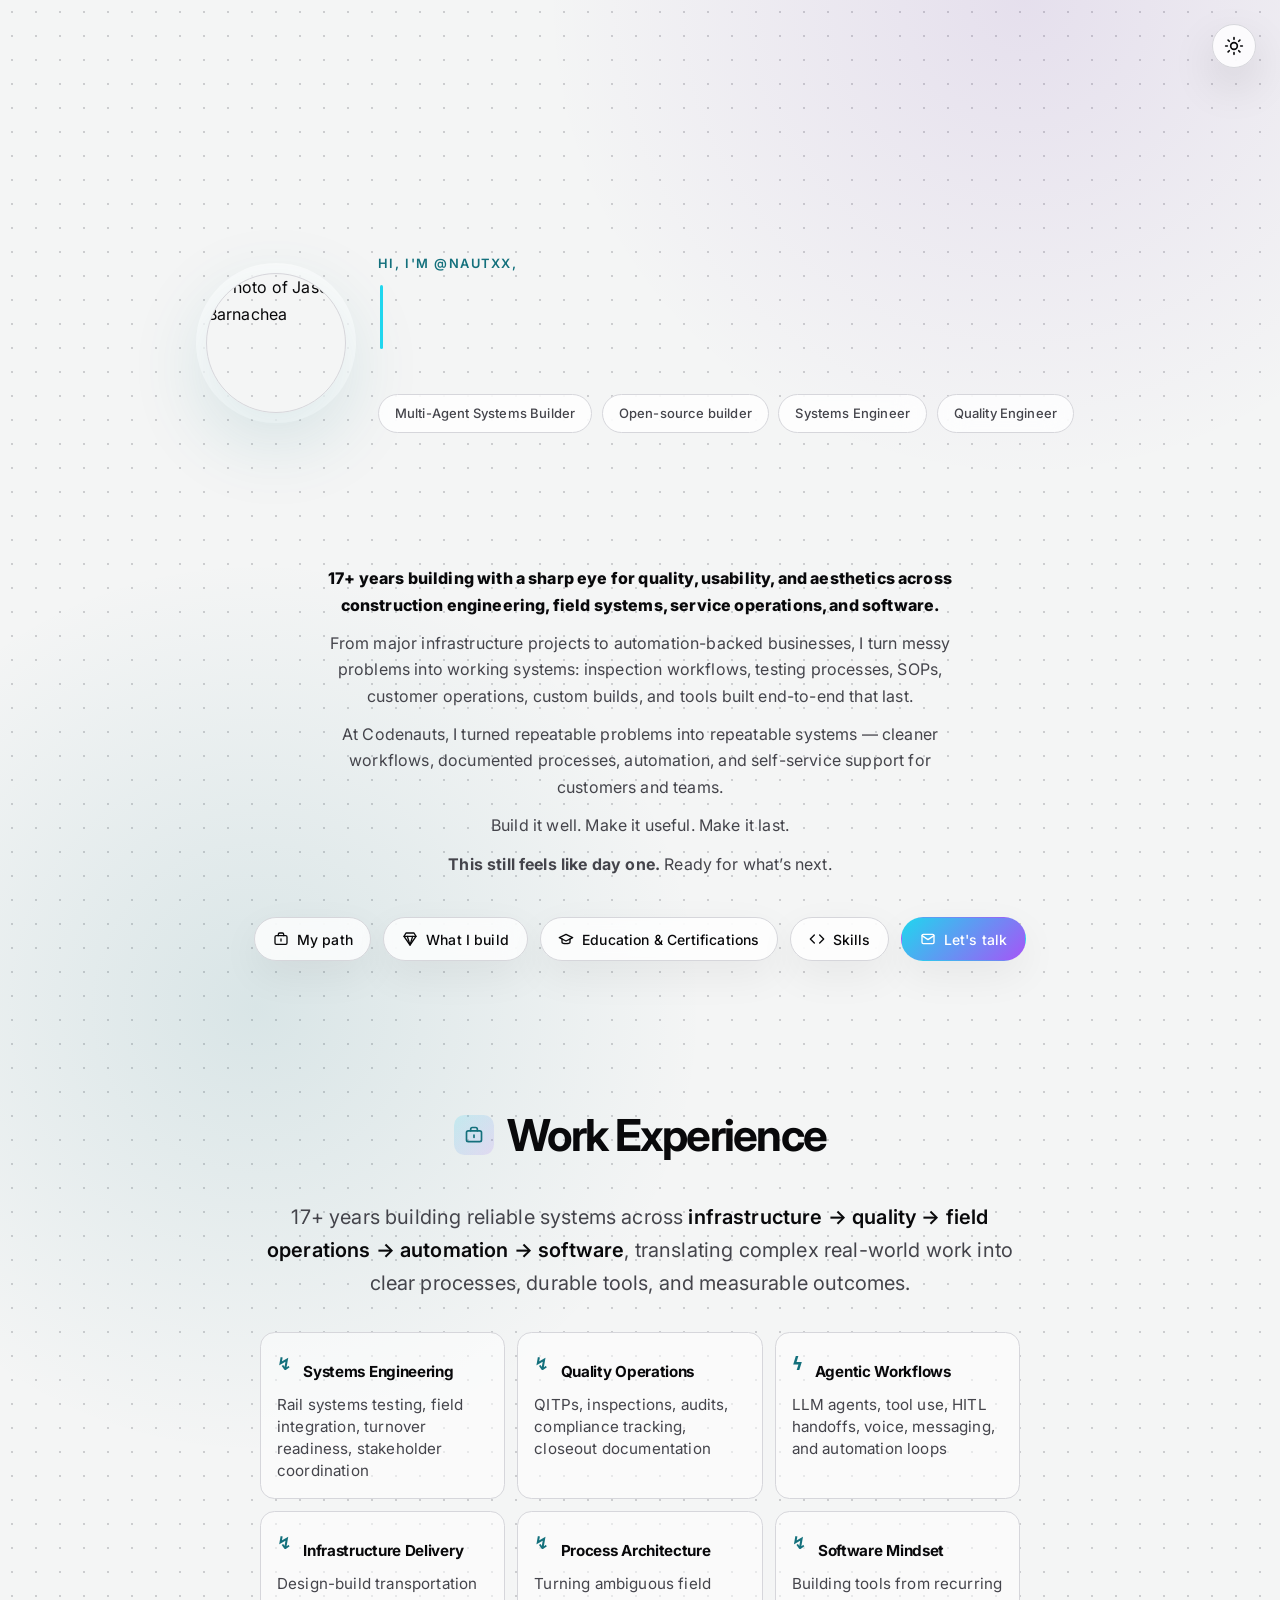
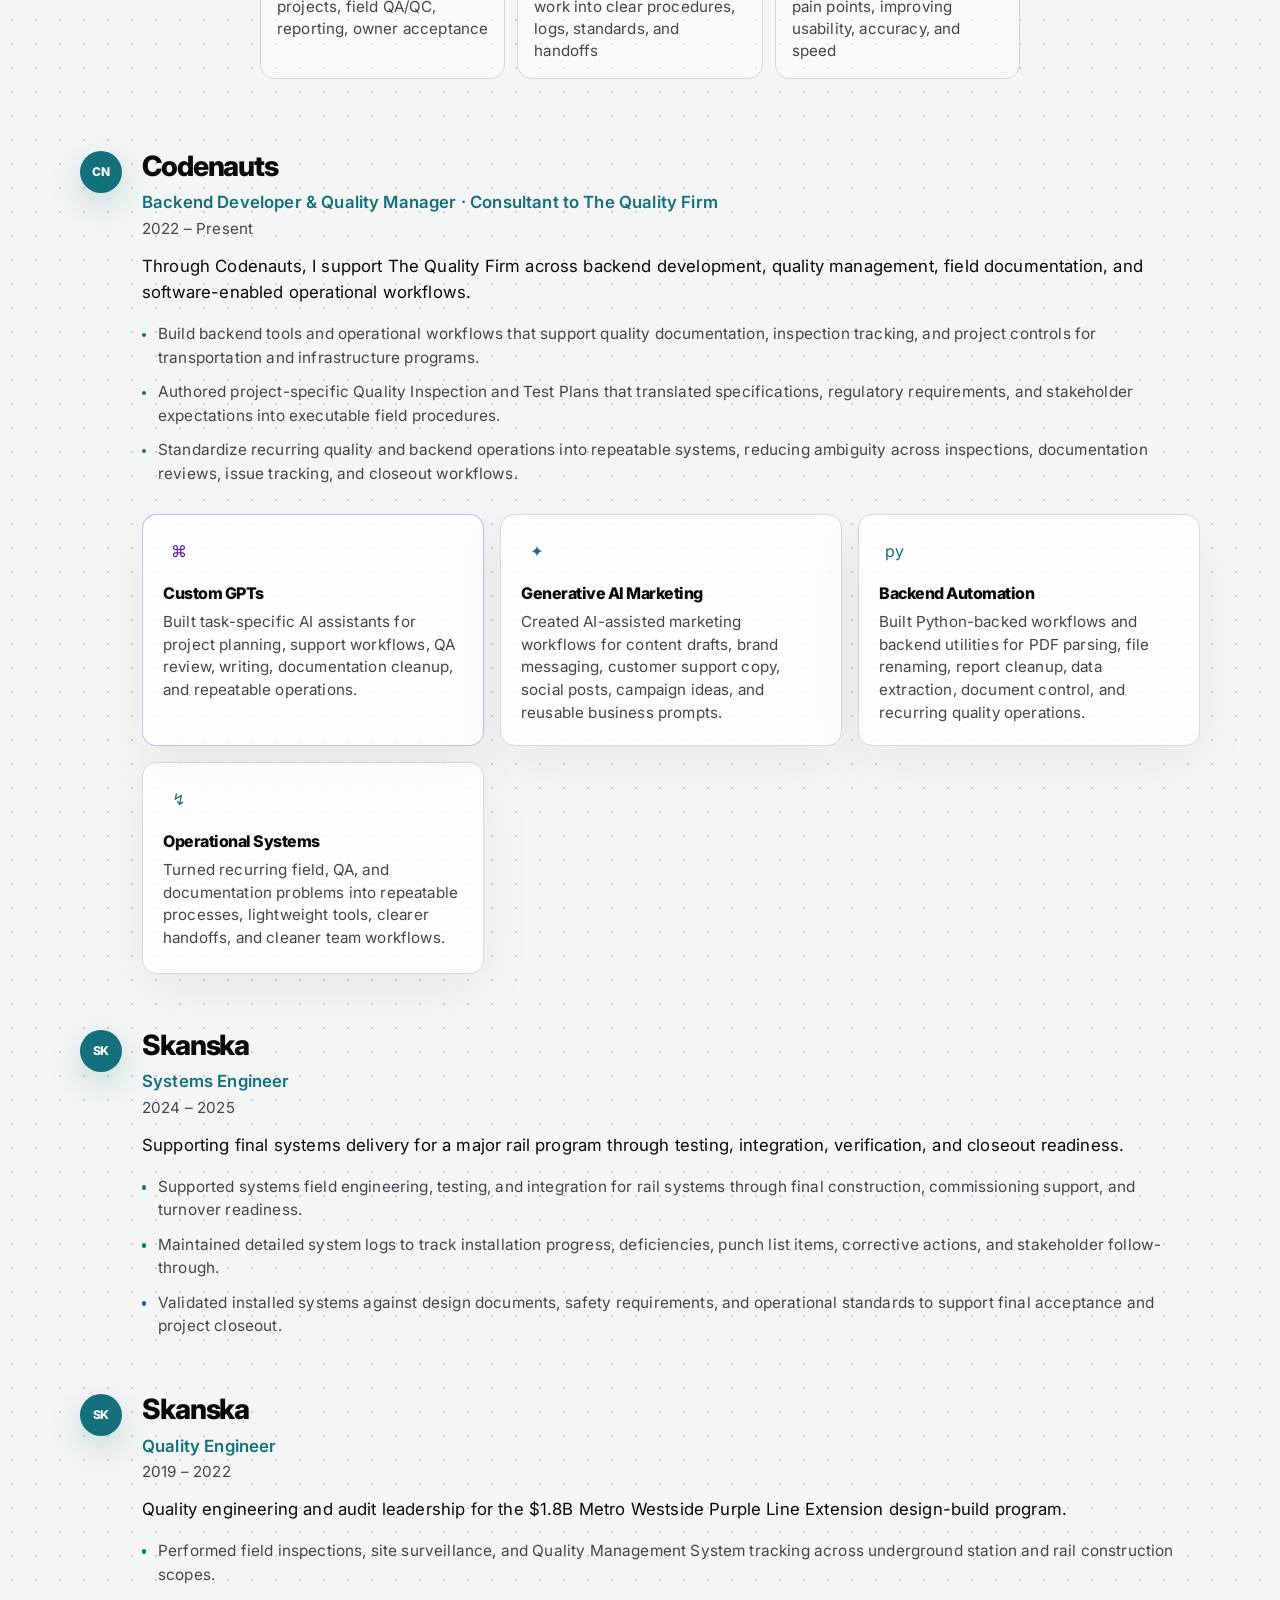
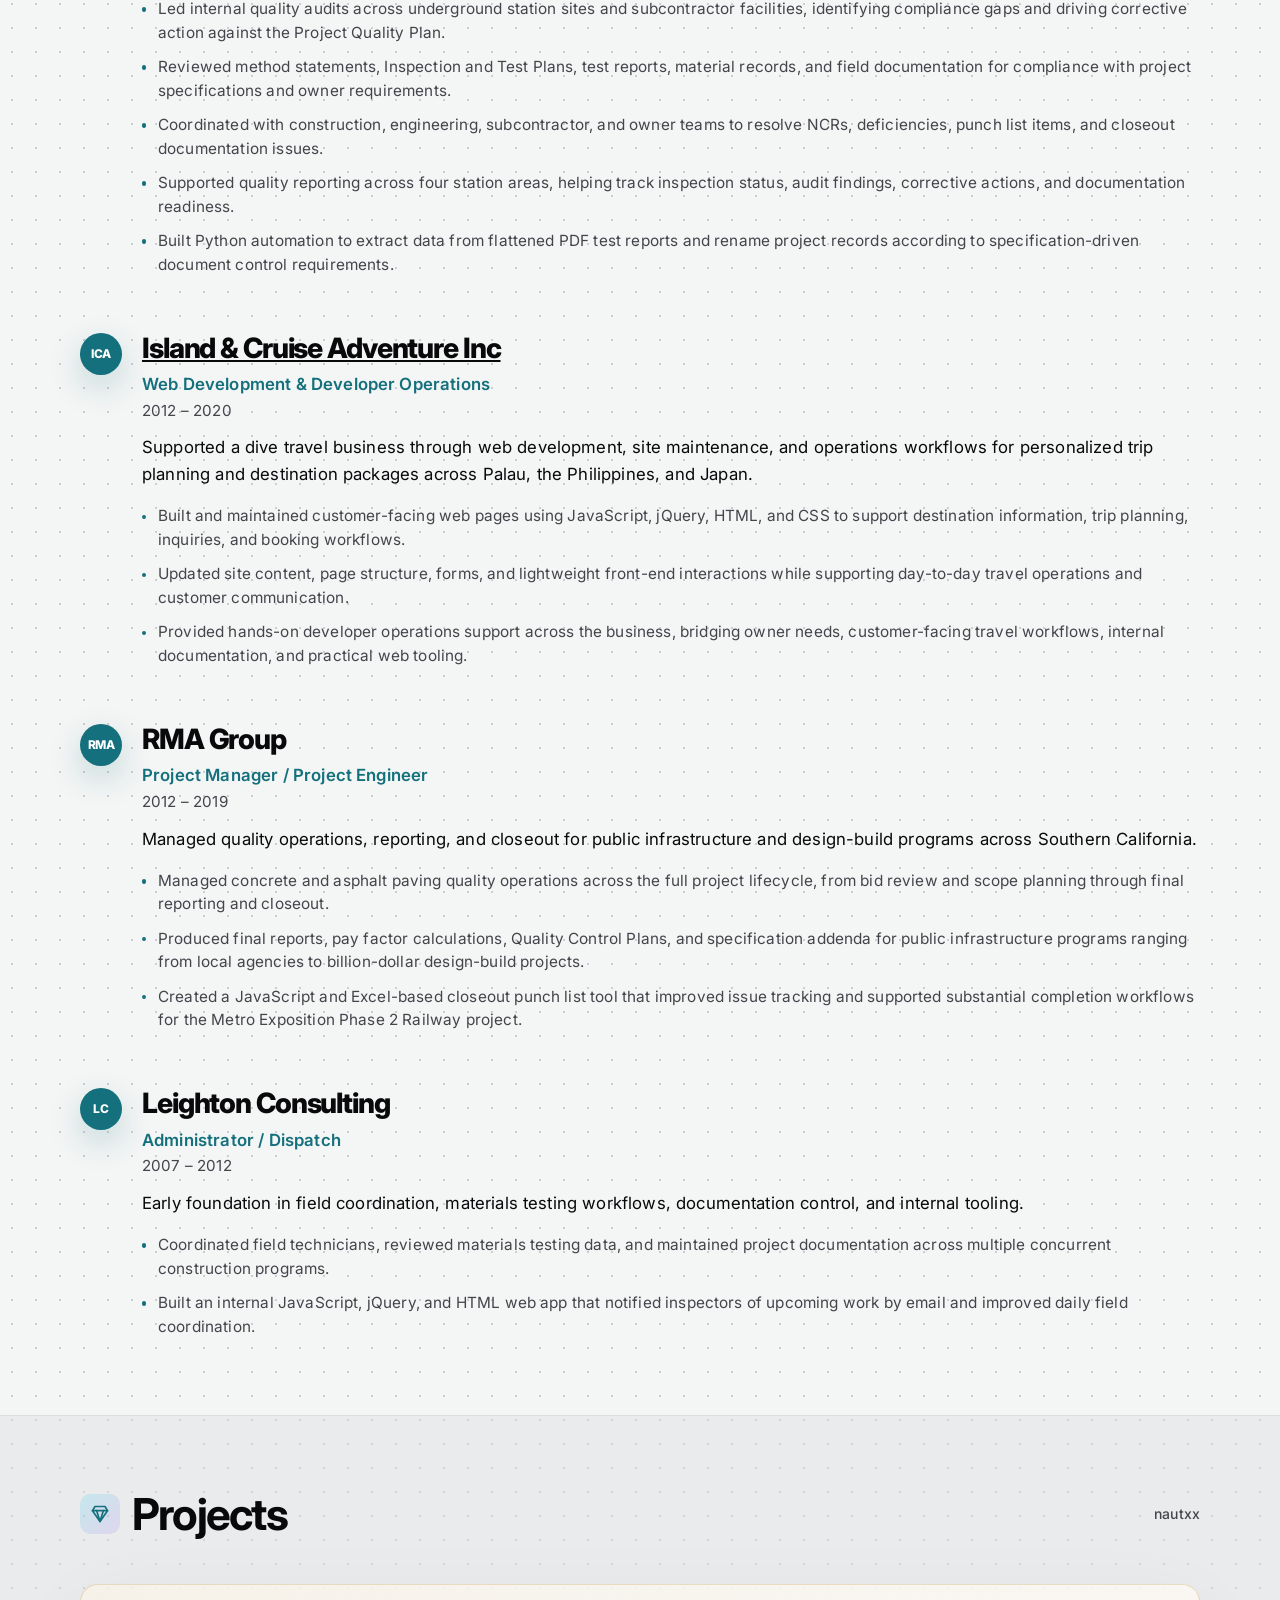
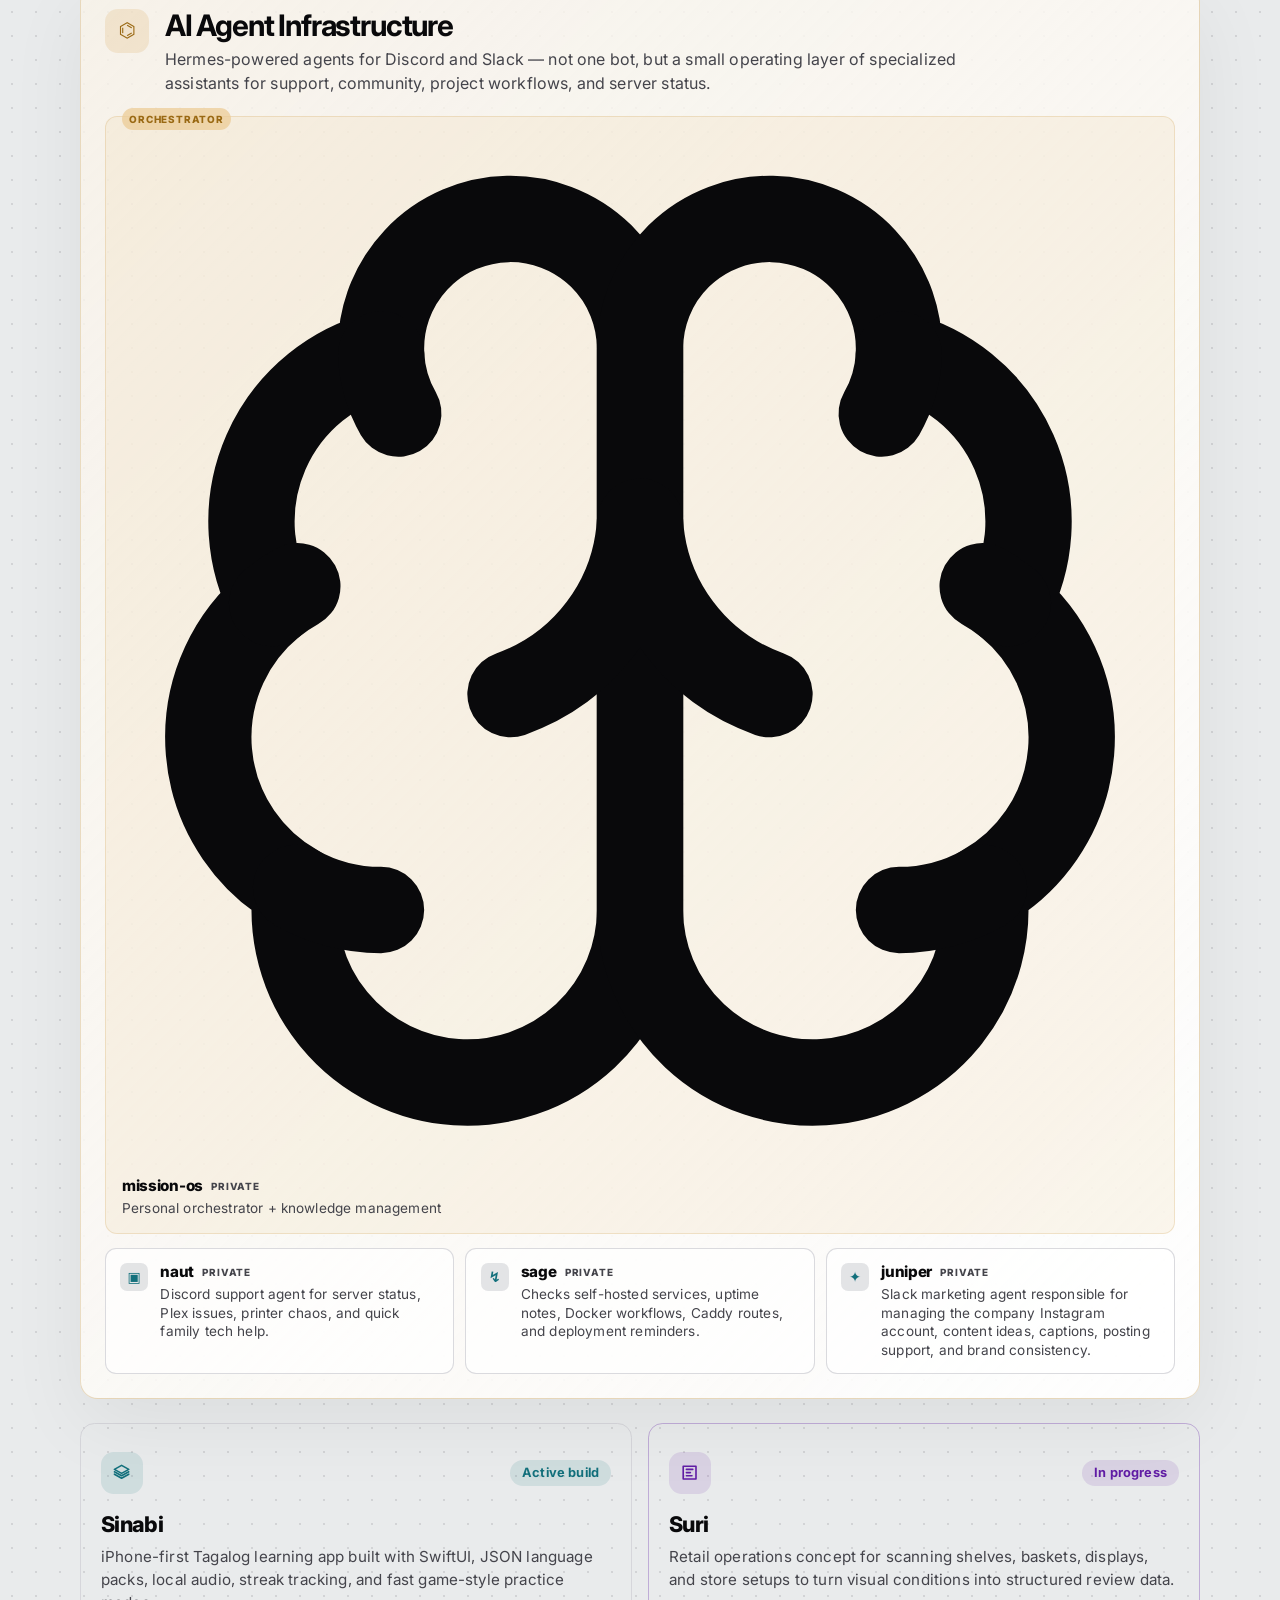
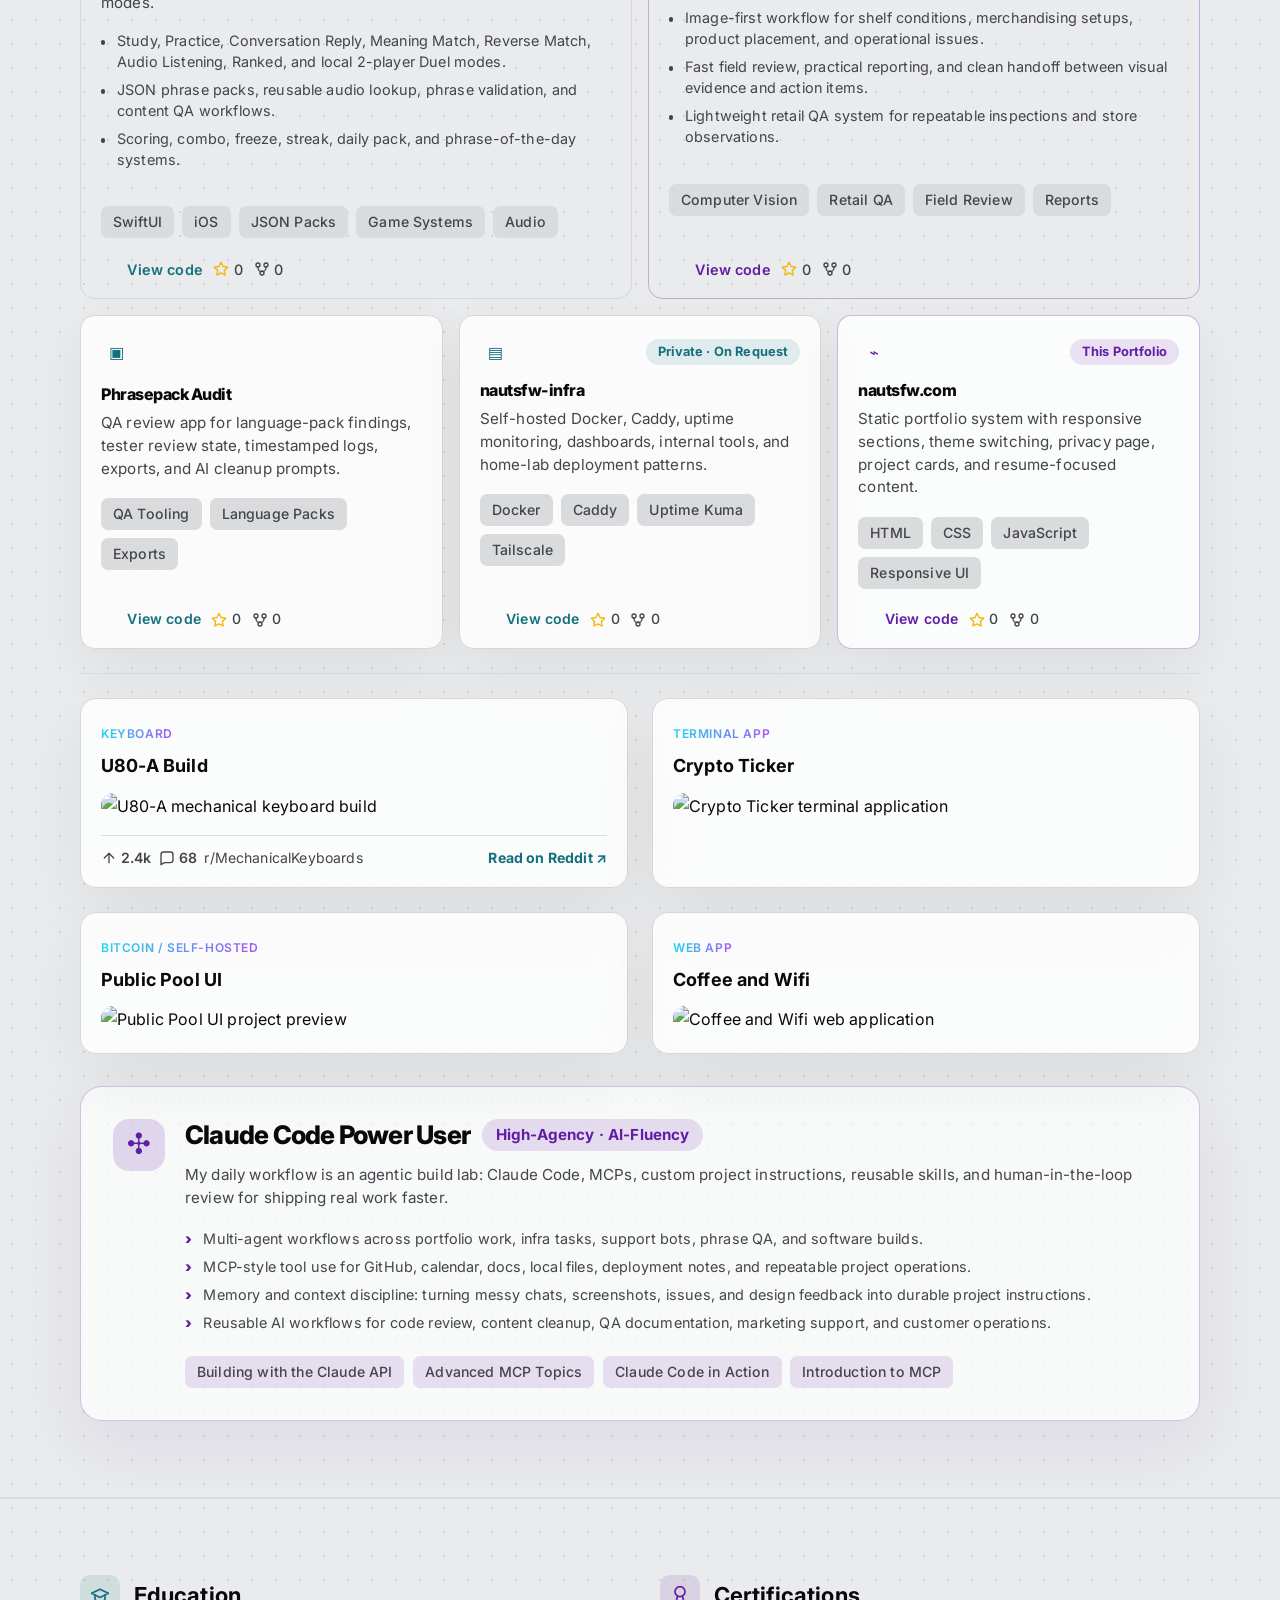
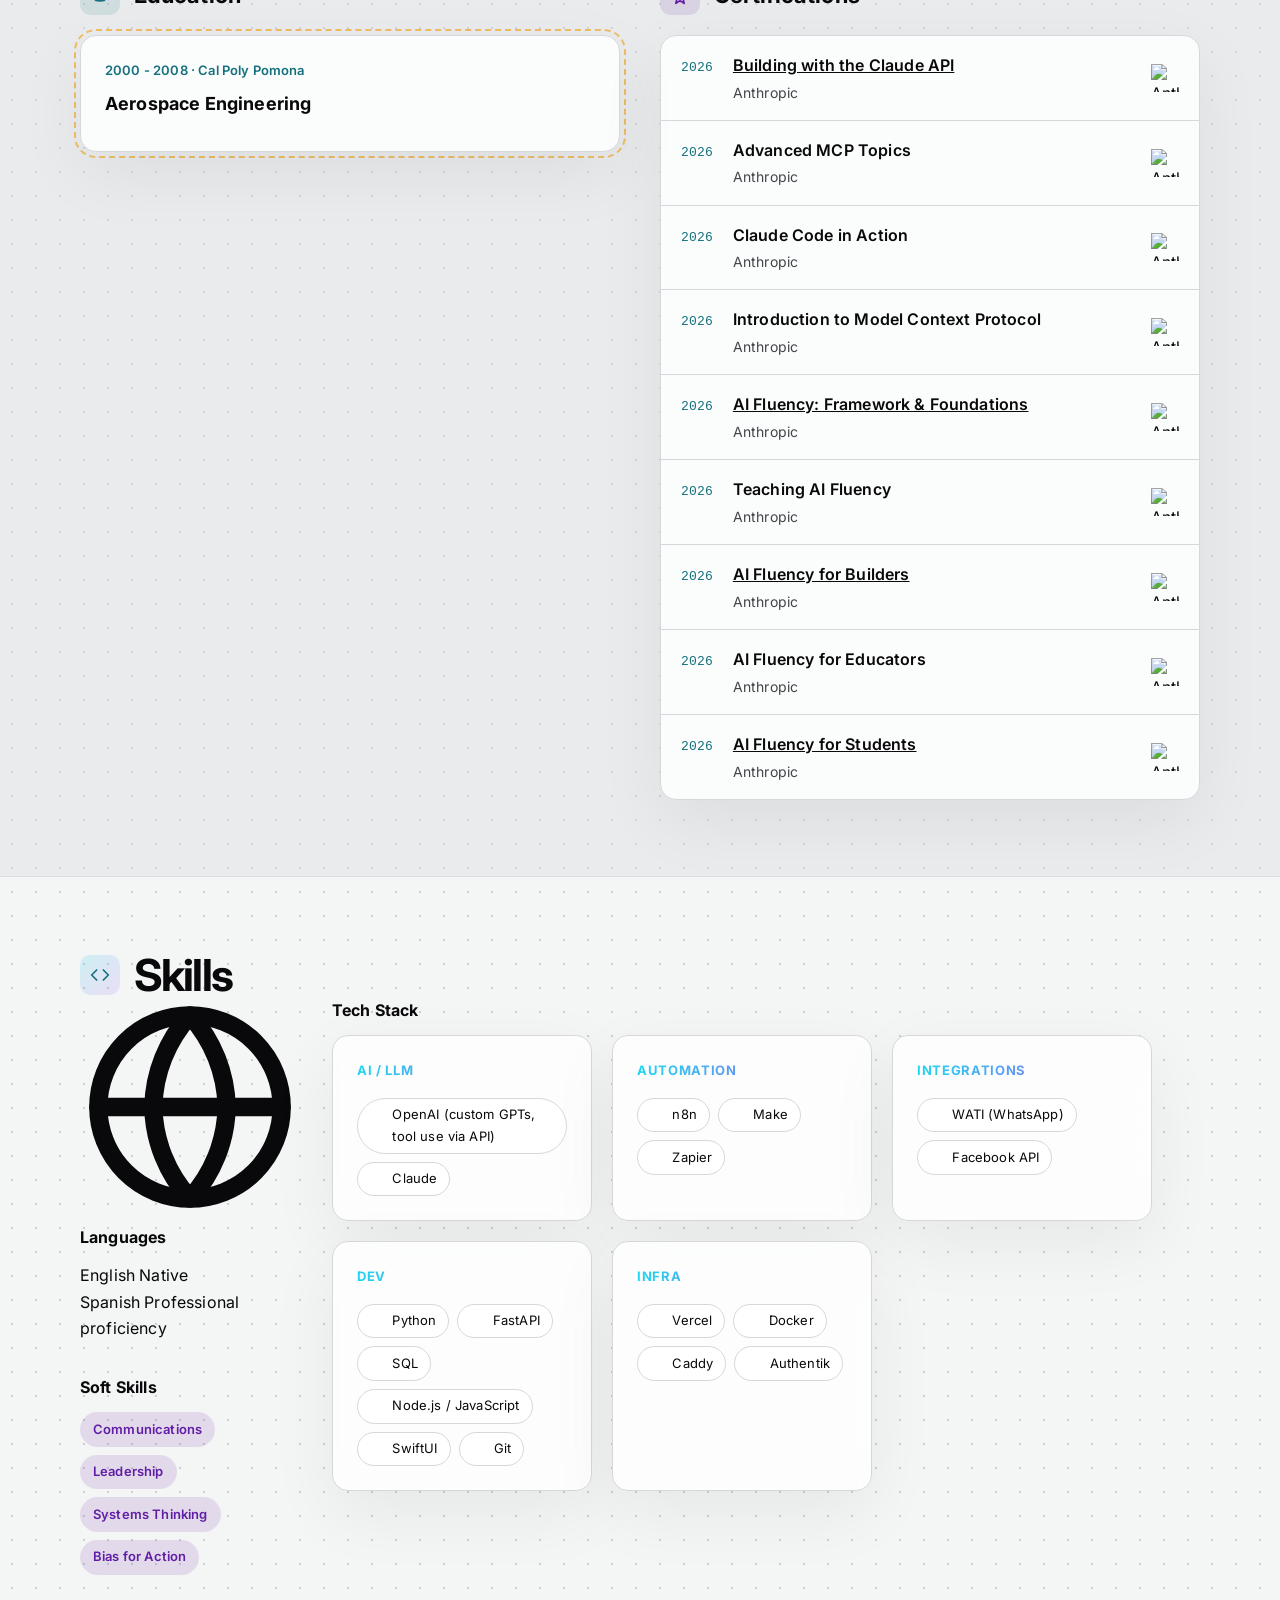
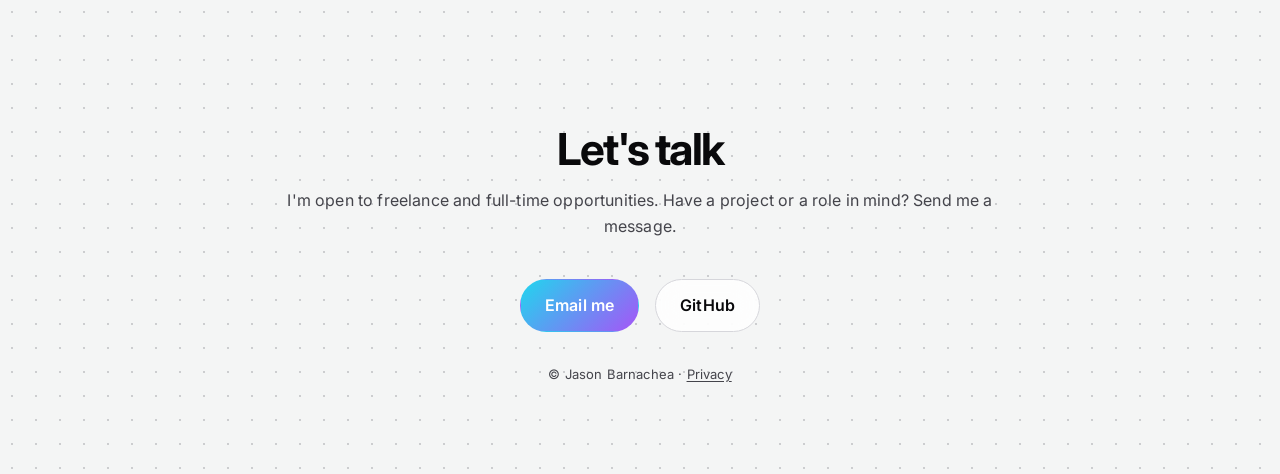
==== commit 769874f9: "chore: add Building with the Claude API certificate link" ====
--- a/index.html
+++ b/index.html
@@ -45,6 +45,10 @@
   <main id="main">
 
     <header class="hero" id="hero">
+      <canvas class="hero__snakes" id="heroSnakes" aria-hidden="true"></canvas>
+      <div class="hero__tint" aria-hidden="true"></div>
+      <div class="hero__orb hero__orb--primary" aria-hidden="true"></div>
+      <div class="hero__orb hero__orb--accent" aria-hidden="true"></div>
       <div class="hero__inner">
         <div class="hero__avatar">
           <picture>
@@ -53,7 +57,7 @@
           </picture>
         </div>
         <div class="hero__copy">
-          <p class="hero__eyebrow">Hi, I'm @nautxx</p>
+          <p class="hero__eyebrow">Hi, I'm @nautxx,</p>
           <h1 class="hero__title">
             <span id="roleText" class="hero__role" aria-hidden="true"></span>
             <span class="sr-only">Multi-Agent Systems Builder, Open-source builder, Systems Engineer, Quality Engineer</span>
@@ -70,12 +74,11 @@
 
     <section class="section intro" id="intro">
       <div class="section__inner">
-        <p class="hero__sub hero__sub--lead">17+ years building systems that last.</p>
-        <p class="hero__sub">I build with a sharp eye for quality, usability, and aesthetics — across construction engineering, field systems, service operations, and software.</p>
-        <p class="hero__sub">From major infrastructure projects to automation-backed businesses, I turn messy problems into working systems: inspection workflows, testing processes, SOPs, customer operations, custom builds, and tools built end-to-end.</p>
+        <p class="hero__sub hero__sub--lead"><span class="hero__sub-highlight">17+ years building</span> with a sharp eye for quality, usability, and aesthetics across construction engineering, field systems, service operations, and software.</p>
+        <p class="hero__sub">From major infrastructure projects to automation-backed businesses, I turn messy problems into working systems: inspection workflows, testing processes, SOPs, customer operations, custom builds, and tools built end-to-end <span class="hero__sub-highlight">that last</span>.</p>
         <p class="hero__sub">At Codenauts, I turned repeatable problems into repeatable systems — cleaner workflows, documented processes, automation, and self-service support for customers and teams.</p>
         <p class="hero__sub">Build it well. Make it useful. Make it last.</p>
-        <p class="hero__sub">This still feels like day one. Ready for what’s next.</p>
+        <p class="hero__sub"><strong class="hero__sub-strong">This still feels like day one.</strong> <span class="hero__sub-accent">Ready for what’s next.</span></p>
         <nav class="pill-nav" aria-label="Jump to section">
           <a href="#experience" class="pill-nav__link">
             <span class="pill-nav__icon" aria-hidden="true">
@@ -351,31 +354,36 @@
           </div>
           <div class="agent-card__orchestrator">
             <span class="agent-card__label">Orchestrator</span>
-            <div>
-              <h4>naut</h4>
-              <p>Main Hermes agent coordinating Discord and Slack workflows, routing requests, and handling family-chat style tech support.</p>
+            <div class="agent-card__orchestrator-body">
+              <span class="agent-card__orchestrator-icon" aria-hidden="true">
+                <svg viewBox="0 0 24 24" fill="none" stroke="currentColor" stroke-width="2" stroke-linecap="round" stroke-linejoin="round"><path d="M12 5a3 3 0 1 0-5.997.125 4 4 0 0 0-2.526 5.77 4 4 0 0 0 .556 6.588A4 4 0 1 0 12 18Z"/><path d="M12 5a3 3 0 1 1 5.997.125 4 4 0 0 1 2.526 5.77 4 4 0 0 1-.556 6.588A4 4 0 1 1 12 18Z"/><path d="M15 13a4.5 4.5 0 0 1-3-4 4.5 4.5 0 0 1-3 4"/><path d="M17.599 6.5a3 3 0 0 0 .399-1.375"/><path d="M6.003 5.125A3 3 0 0 0 6.401 6.5"/><path d="M3.477 10.896a4 4 0 0 1 .585-.396"/><path d="M19.938 10.5a4 4 0 0 1 .585.396"/><path d="M6 18a4 4 0 0 1-1.967-.516"/><path d="M19.967 17.484A4 4 0 0 1 18 18"/></svg>
+              </span>
+              <div>
+                <h4>mission-os <span class="agent-private">Private</span></h4>
+                <p>Personal orchestrator + knowledge management</p>
+              </div>
             </div>
           </div>
           <div class="agent-grid" aria-label="Hermes agent stack">
             <article class="agent-mini">
               <span aria-hidden="true">▣</span>
               <div>
-                <h4>Online Ka Ba?</h4>
+                <h4>naut <span class="agent-private">Private</span></h4>
                 <p>Discord support agent for server status, Plex issues, printer chaos, and quick family tech help.</p>
               </div>
             </article>
             <article class="agent-mini">
               <span aria-hidden="true">↯</span>
               <div>
-                <h4>infra-ops</h4>
+                <h4>sage <span class="agent-private">Private</span></h4>
                 <p>Checks self-hosted services, uptime notes, Docker workflows, Caddy routes, and deployment reminders.</p>
               </div>
             </article>
             <article class="agent-mini">
               <span aria-hidden="true">✦</span>
               <div>
-                <h4>Juniper</h4>
-                <p>Marketing agent responsible for managing the company Instagram account, content ideas, captions, posting support, and brand consistency.</p>
+                <h4>juniper <span class="agent-private">Private</span></h4>
+                <p>Slack marketing agent responsible for managing the company Instagram account, content ideas, captions, posting support, and brand consistency.</p>
               </div>
             </article>
           </div>
@@ -608,7 +616,7 @@
                   <div class="cert-row__main">
                     <span class="cert-row__year">2026</span>
                     <div class="cert-row__body">
-                      <p class="cert-row__name">Building with the Claude API</p>
+                      <p class="cert-row__name"><a href="https://verify.skilljar.com/c/zon5zspz685o" target="_blank" rel="noopener noreferrer">Building with the Claude API</a></p>
                       <p class="cert-row__issuer">Anthropic</p>
                     </div>
                   </div>
@@ -648,7 +656,11 @@
                   <div class="cert-row__main">
                     <span class="cert-row__year">2026</span>
                     <div class="cert-row__body">
-                      <p class="cert-row__name">AI Fluency: Framework &amp; Foundations</p>
+                      <p class="cert-row__name">
+                        <a href="https://verify.skilljar.com/c/zdz8e9b4caog" target="_blank" rel="noopener">
+                          AI Fluency: Framework &amp; Foundations
+                        </a>
+                      </p>
                       <p class="cert-row__issuer">Anthropic</p>
                     </div>
                   </div>
@@ -668,6 +680,21 @@
                   <div class="cert-row__main">
                     <span class="cert-row__year">2026</span>
                     <div class="cert-row__body">
+                      <p class="cert-row__name">
+                        <a href="https://verify.skilljar.com/c/cses685zyxxm" target="_blank" rel="noopener">
+                          AI Fluency for Builders
+                        </a>
+                      </p>
+                      <p class="cert-row__issuer">Anthropic</p>
+                    </div>
+                  </div>
+                  <img class="cert-row__mark" src="https://cdn.jsdelivr.net/npm/@lobehub/icons-static-png@latest/light/anthropic.png"
+                    alt="Anthropic" loading="lazy">
+                </div>
+                <div class="cert-row">
+                  <div class="cert-row__main">
+                    <span class="cert-row__year">2026</span>
+                    <div class="cert-row__body">
                       <p class="cert-row__name">AI Fluency for Educators</p>
                       <p class="cert-row__issuer">Anthropic</p>
                     </div>
@@ -678,7 +705,11 @@
                   <div class="cert-row__main">
                     <span class="cert-row__year">2026</span>
                     <div class="cert-row__body">
-                      <p class="cert-row__name">AI Fluency for Students</p>
+                      <p class="cert-row__name">
+                        <a href="https://verify.skilljar.com/c/i82ddwd3d7dk" target="_blank" rel="noopener">
+                          AI Fluency for Students
+                        </a>
+                      </p>
                       <p class="cert-row__issuer">Anthropic</p>
                     </div>
                   </div>
@@ -703,12 +734,21 @@
         <div class="skills-layout">
           <div class="skills-sidebar">
             <div class="skills-col">
-              <h3 class="skills-col__title">Languages</h3>
-              <div class="badge-row">
-                <span class="badge">Python</span>
-                <span class="badge">JavaScript</span>
-                <span class="badge">HTML/CSS</span>
-                <span class="badge">SQL</span>
+              <h3 class="skills-col__title skills-col__title--icon">
+                <span class="skills-col__icon" aria-hidden="true">
+                  <svg viewBox="0 0 24 24" fill="none" stroke="currentColor" stroke-width="2" stroke-linecap="round" stroke-linejoin="round"><circle cx="12" cy="12" r="10"/><path d="M2 12h20"/><path d="M12 2a15.3 15.3 0 0 1 4 10 15.3 15.3 0 0 1-4 10 15.3 15.3 0 0 1-4-10 15.3 15.3 0 0 1 4-10Z"/></svg>
+                </span>
+                Languages
+              </h3>
+              <div class="lang-list">
+                <div class="lang-row">
+                  <span class="lang-row__name">English</span>
+                  <span class="lang-row__level lang-row__level--native">Native</span>
+                </div>
+                <div class="lang-row">
+                  <span class="lang-row__name">Spanish</span>
+                  <span class="lang-row__level">Professional proficiency</span>
+                </div>
               </div>
             </div>
 
@@ -737,15 +777,14 @@
                 <h4 class="tech-card__title">Automation</h4>
                 <div class="badge-row">
                   <span class="badge"><img class="badge__icon" src="https://cdn.jsdelivr.net/gh/homarr-labs/dashboard-icons/png/n8n.png" alt="" loading="lazy">n8n</span>
-                  <span class="badge">Make</span>
+                  <span class="badge"><img class="badge__icon" src="https://cdn.jsdelivr.net/npm/@lobehub/icons-static-png@latest/light/make-color.png" alt="" loading="lazy">Make</span>
                   <span class="badge"><img class="badge__icon" src="https://cdn.jsdelivr.net/gh/homarr-labs/dashboard-icons/png/zapier.png" alt="" loading="lazy">Zapier</span>
                 </div>
               </div>
               <div class="tech-card">
                 <h4 class="tech-card__title">Integrations</h4>
                 <div class="badge-row">
-                  <span class="badge"><img class="badge__icon" src="https://cdn.jsdelivr.net/gh/homarr-labs/dashboard-icons/png/whatsapp.png" alt=""
-                    loading="lazy">WATI (WhatsApp)</span>
+                  <span class="badge"><img class="badge__icon" src="https://cdn.jsdelivr.net/gh/homarr-labs/dashboard-icons/png/whatsapp.png" alt="" loading="lazy">WATI (WhatsApp)</span>
                   <span class="badge"><img class="badge__icon" src="https://cdn.jsdelivr.net/gh/homarr-labs/dashboard-icons/png/facebook.png" alt="" loading="lazy">Facebook API</span>
                 </div>
               </div>
@@ -763,10 +802,9 @@
               <div class="tech-card">
                 <h4 class="tech-card__title">Infra</h4>
                 <div class="badge-row">
+                  <span class="badge"><img class="badge__icon" src="https://cdn.jsdelivr.net/gh/homarr-labs/dashboard-icons/png/vercel.png" alt="" loading="lazy">Vercel</span>
                   <span class="badge"><img class="badge__icon" src="https://cdn.jsdelivr.net/gh/homarr-labs/dashboard-icons/png/docker.png" alt="" loading="lazy">Docker</span>
                   <span class="badge"><img class="badge__icon" src="https://cdn.jsdelivr.net/gh/homarr-labs/dashboard-icons/png/caddy.png" alt="" loading="lazy">Caddy</span>
-                  <span class="badge"><img class="badge__icon" src="https://cdn.jsdelivr.net/gh/homarr-labs/dashboard-icons/png/grafana.png" alt="" loading="lazy">Grafana</span>
-                  <span class="badge"><img class="badge__icon" src="https://cdn.jsdelivr.net/gh/homarr-labs/dashboard-icons/png/uptime-kuma.png" alt="" loading="lazy">Uptime Kuma</span>
                   <span class="badge"><img class="badge__icon" src="https://cdn.jsdelivr.net/gh/homarr-labs/dashboard-icons/png/authentik.png" alt="" loading="lazy">Authentik</span>
                 </div>
               </div>
@@ -790,6 +828,8 @@
 
   </main>
 
+  <!-- Vercel Analytics -->
+  <script defer src="/_vercel/insights/script.js"></script>
   <script src="static/js/main.js"></script>
 </body>
 </html>
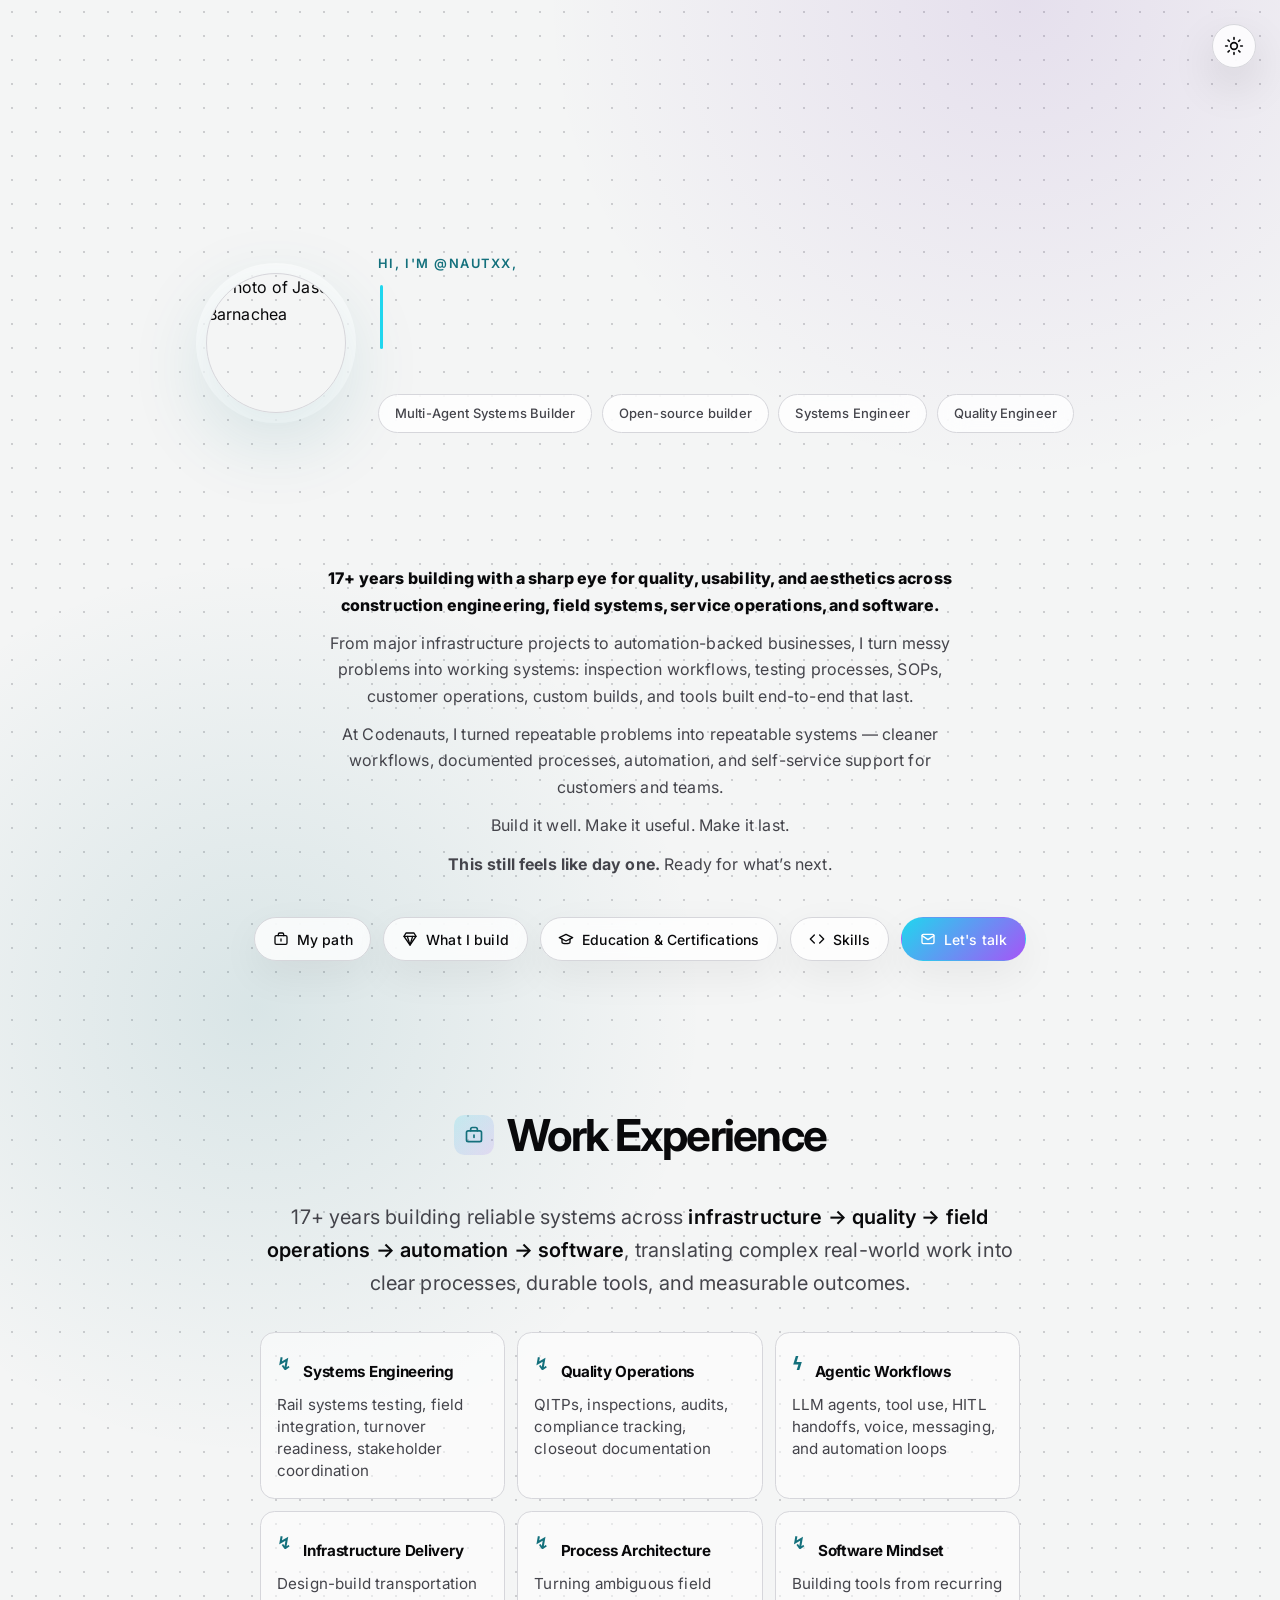
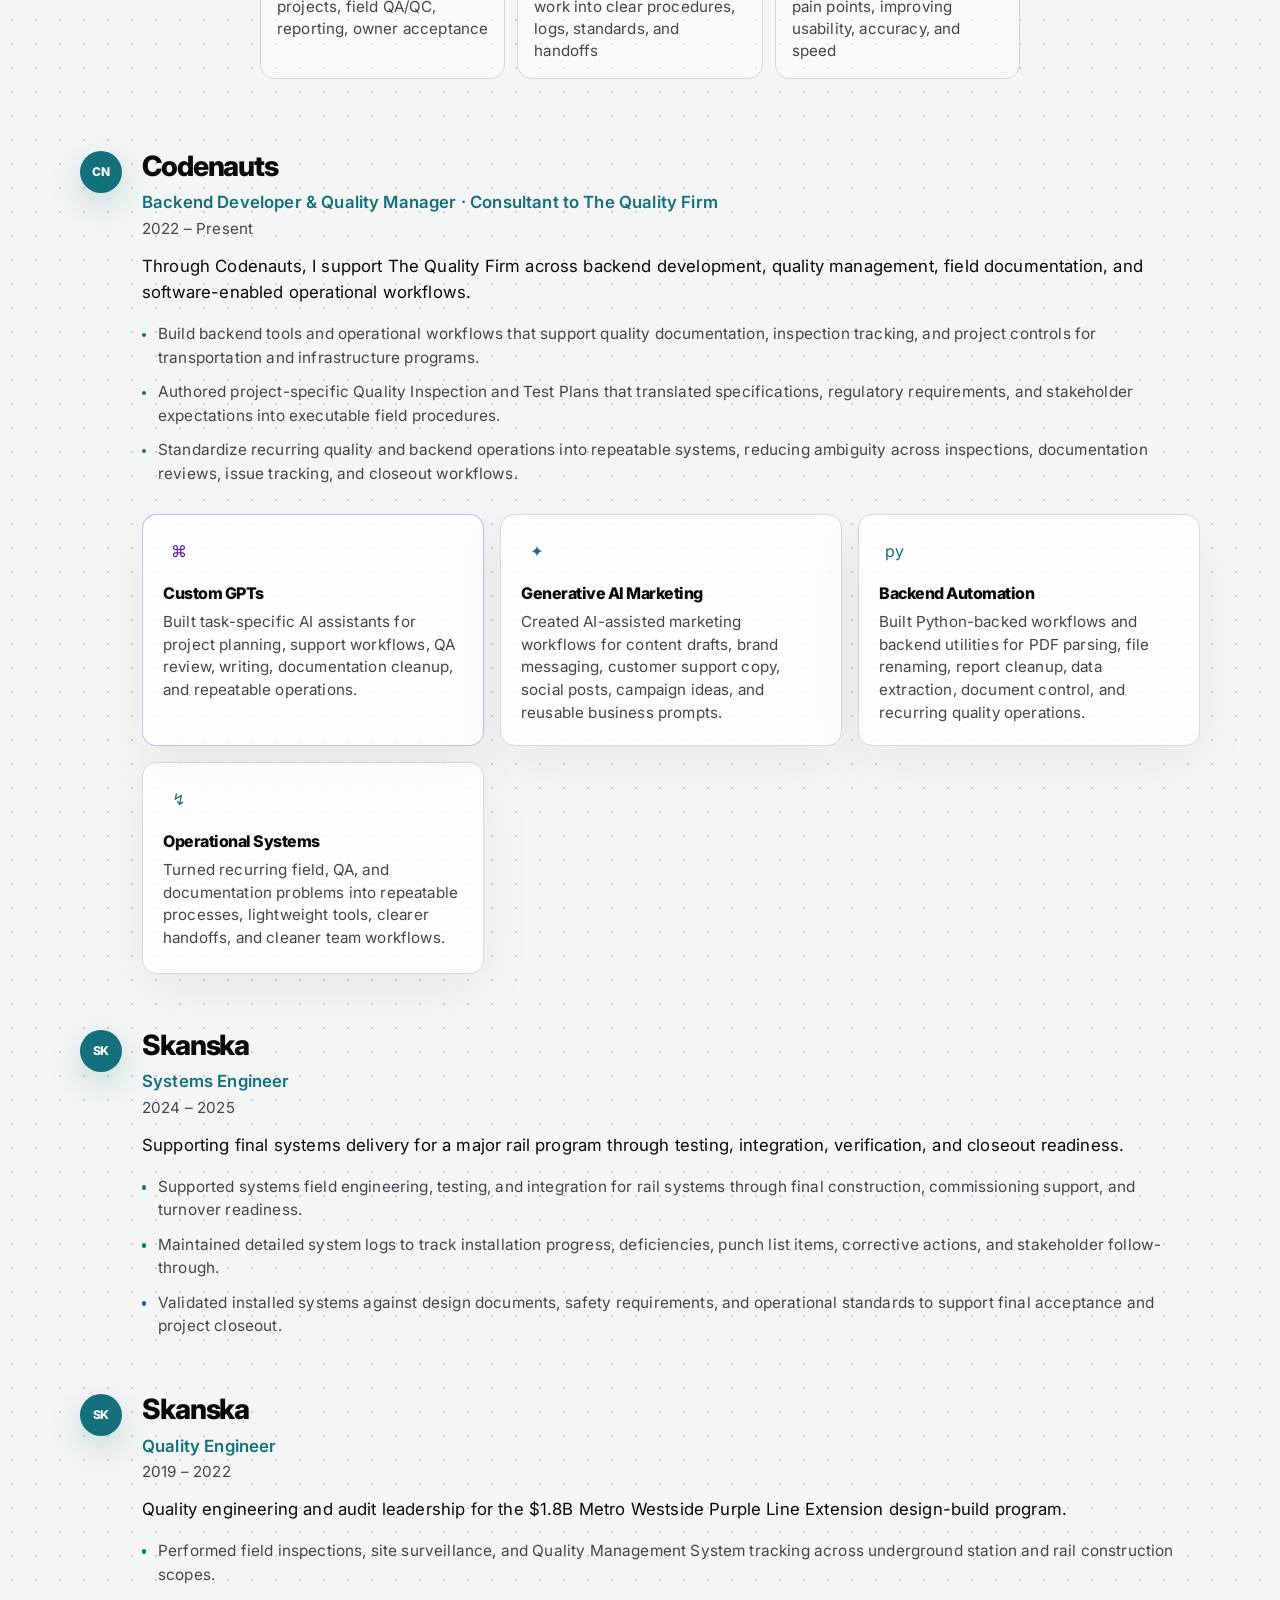
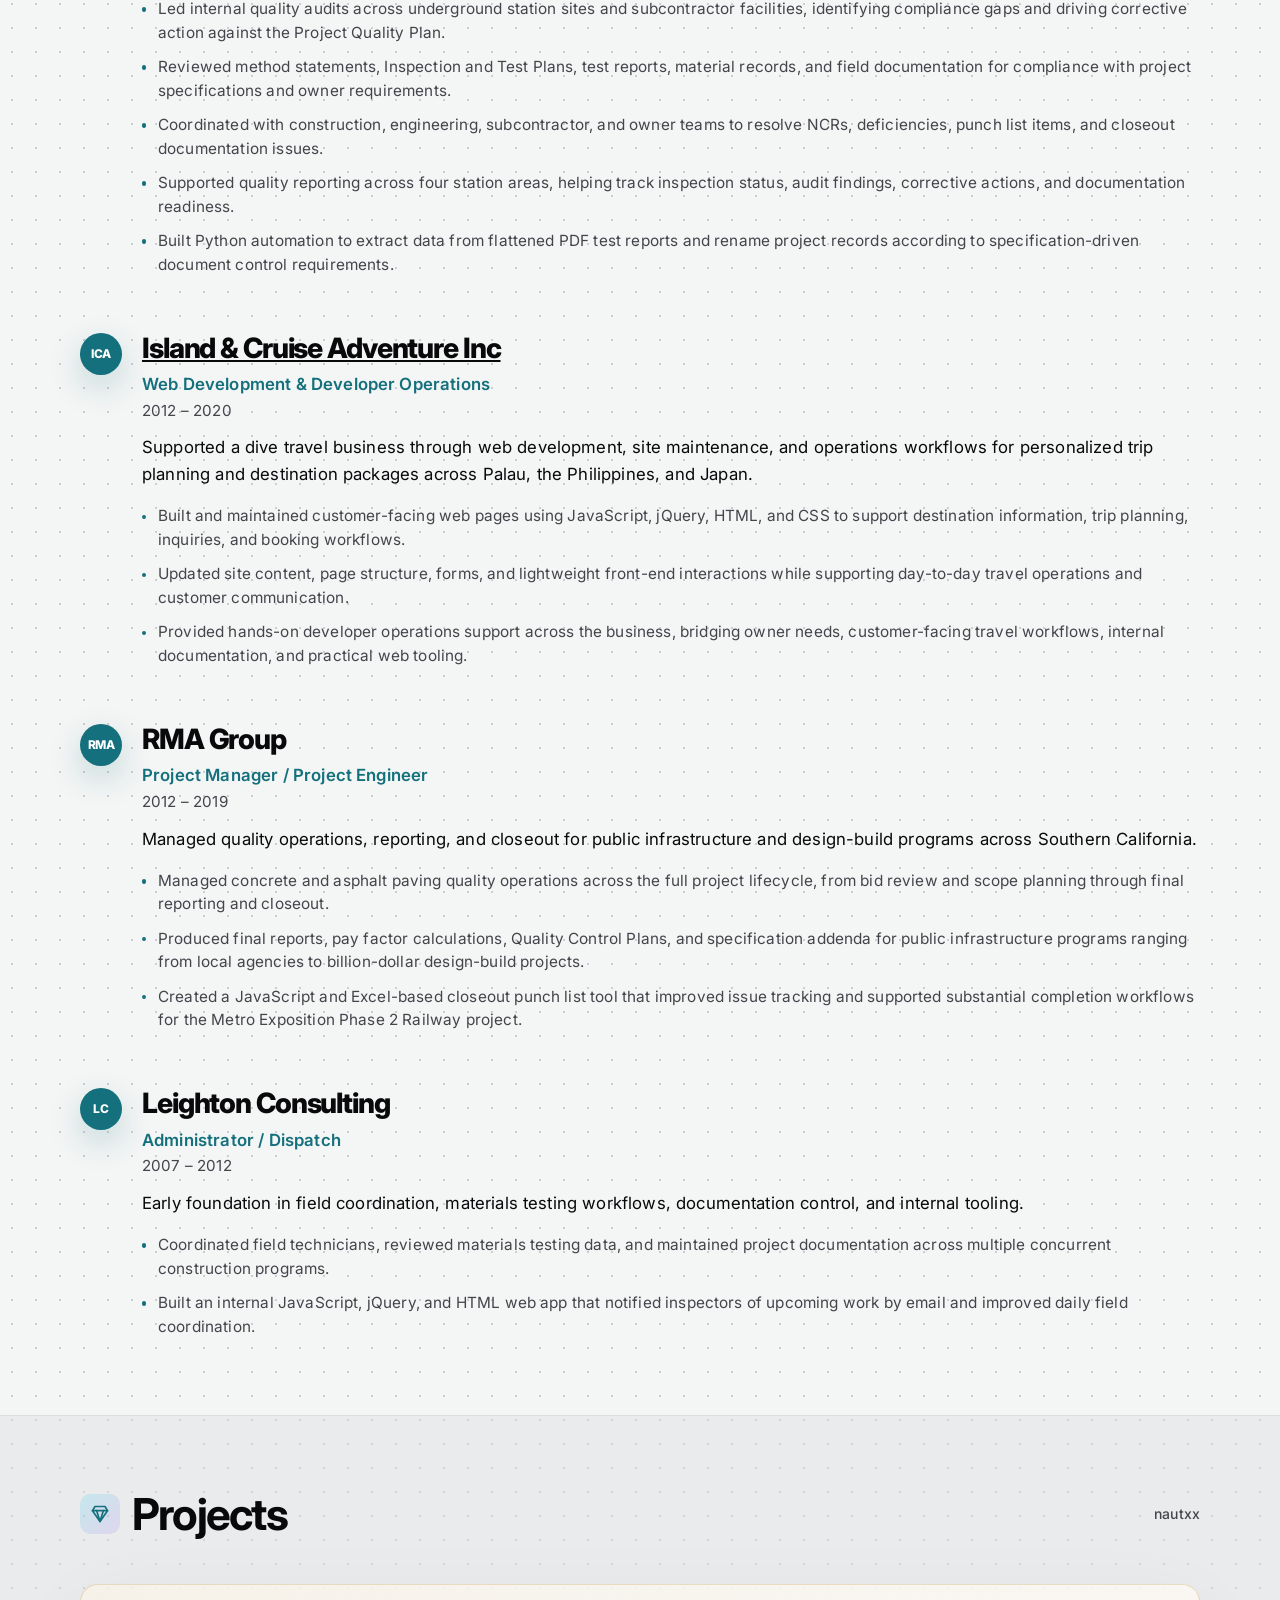
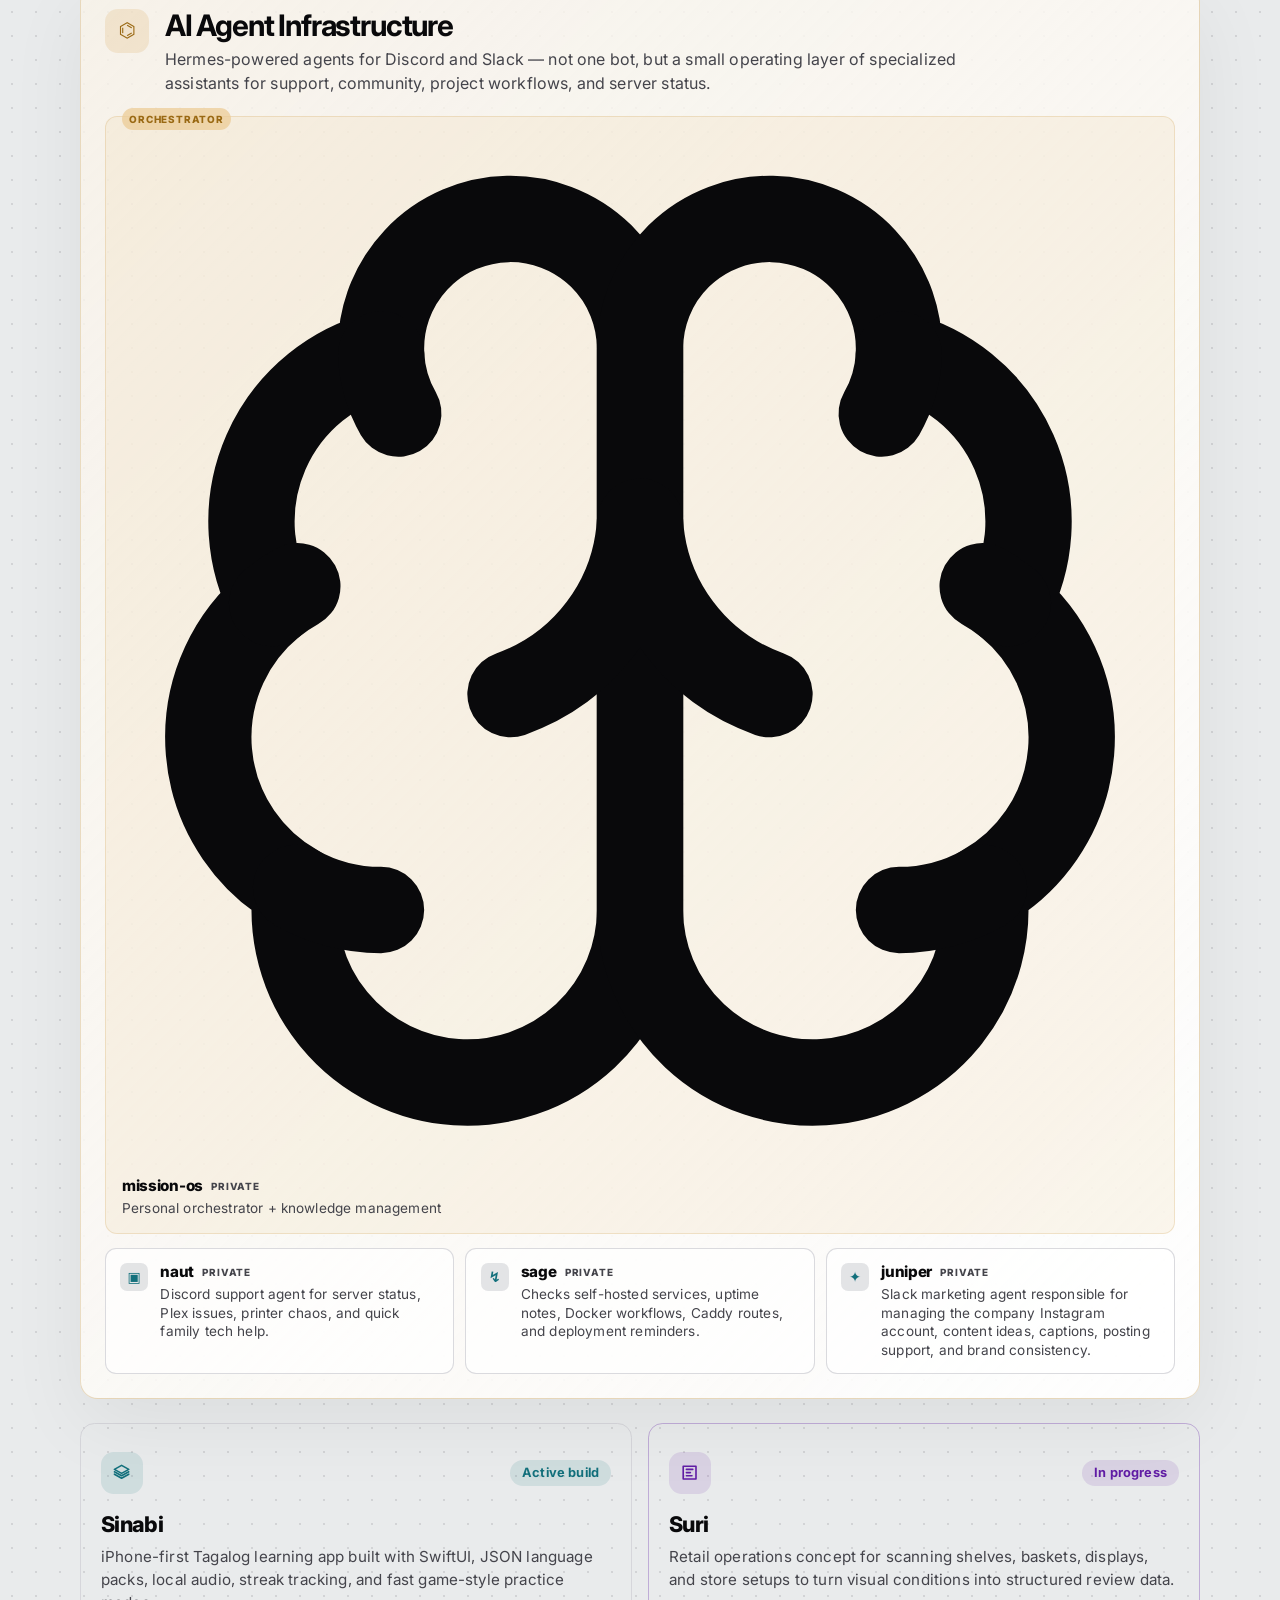
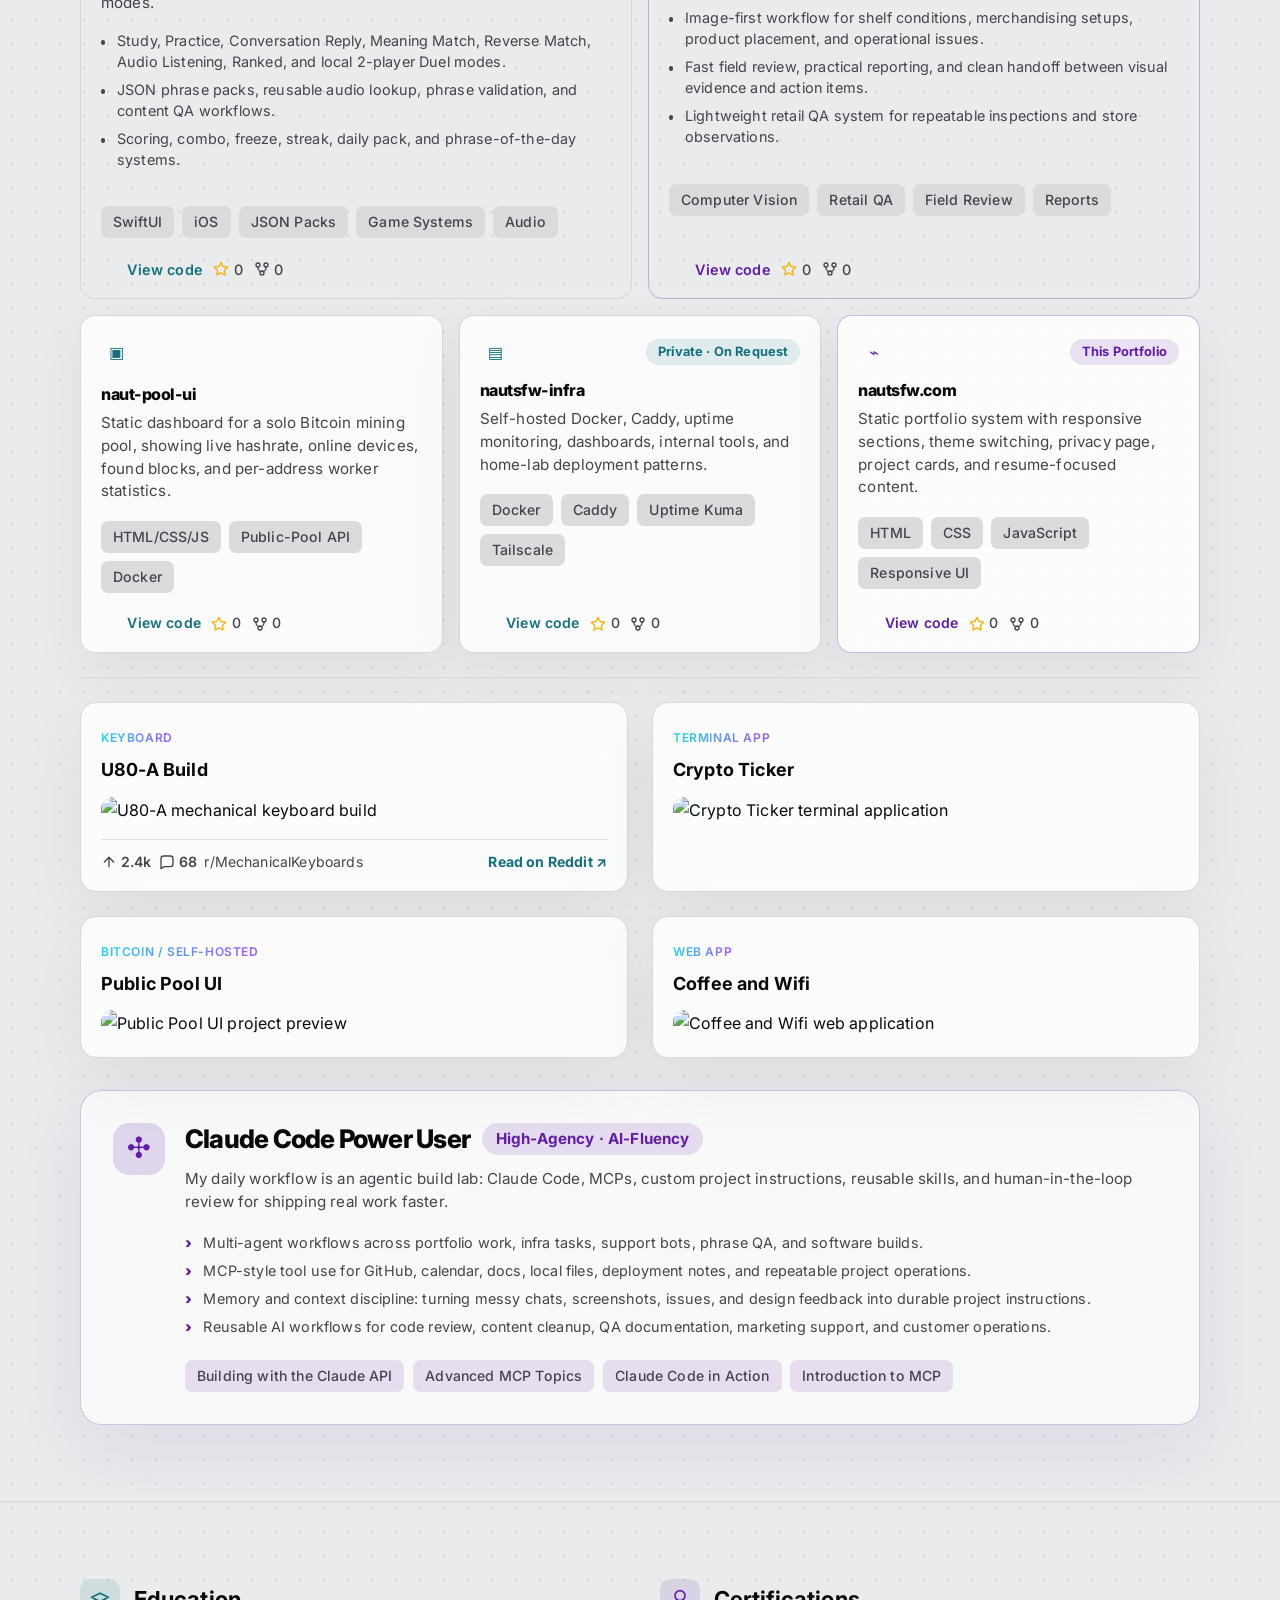
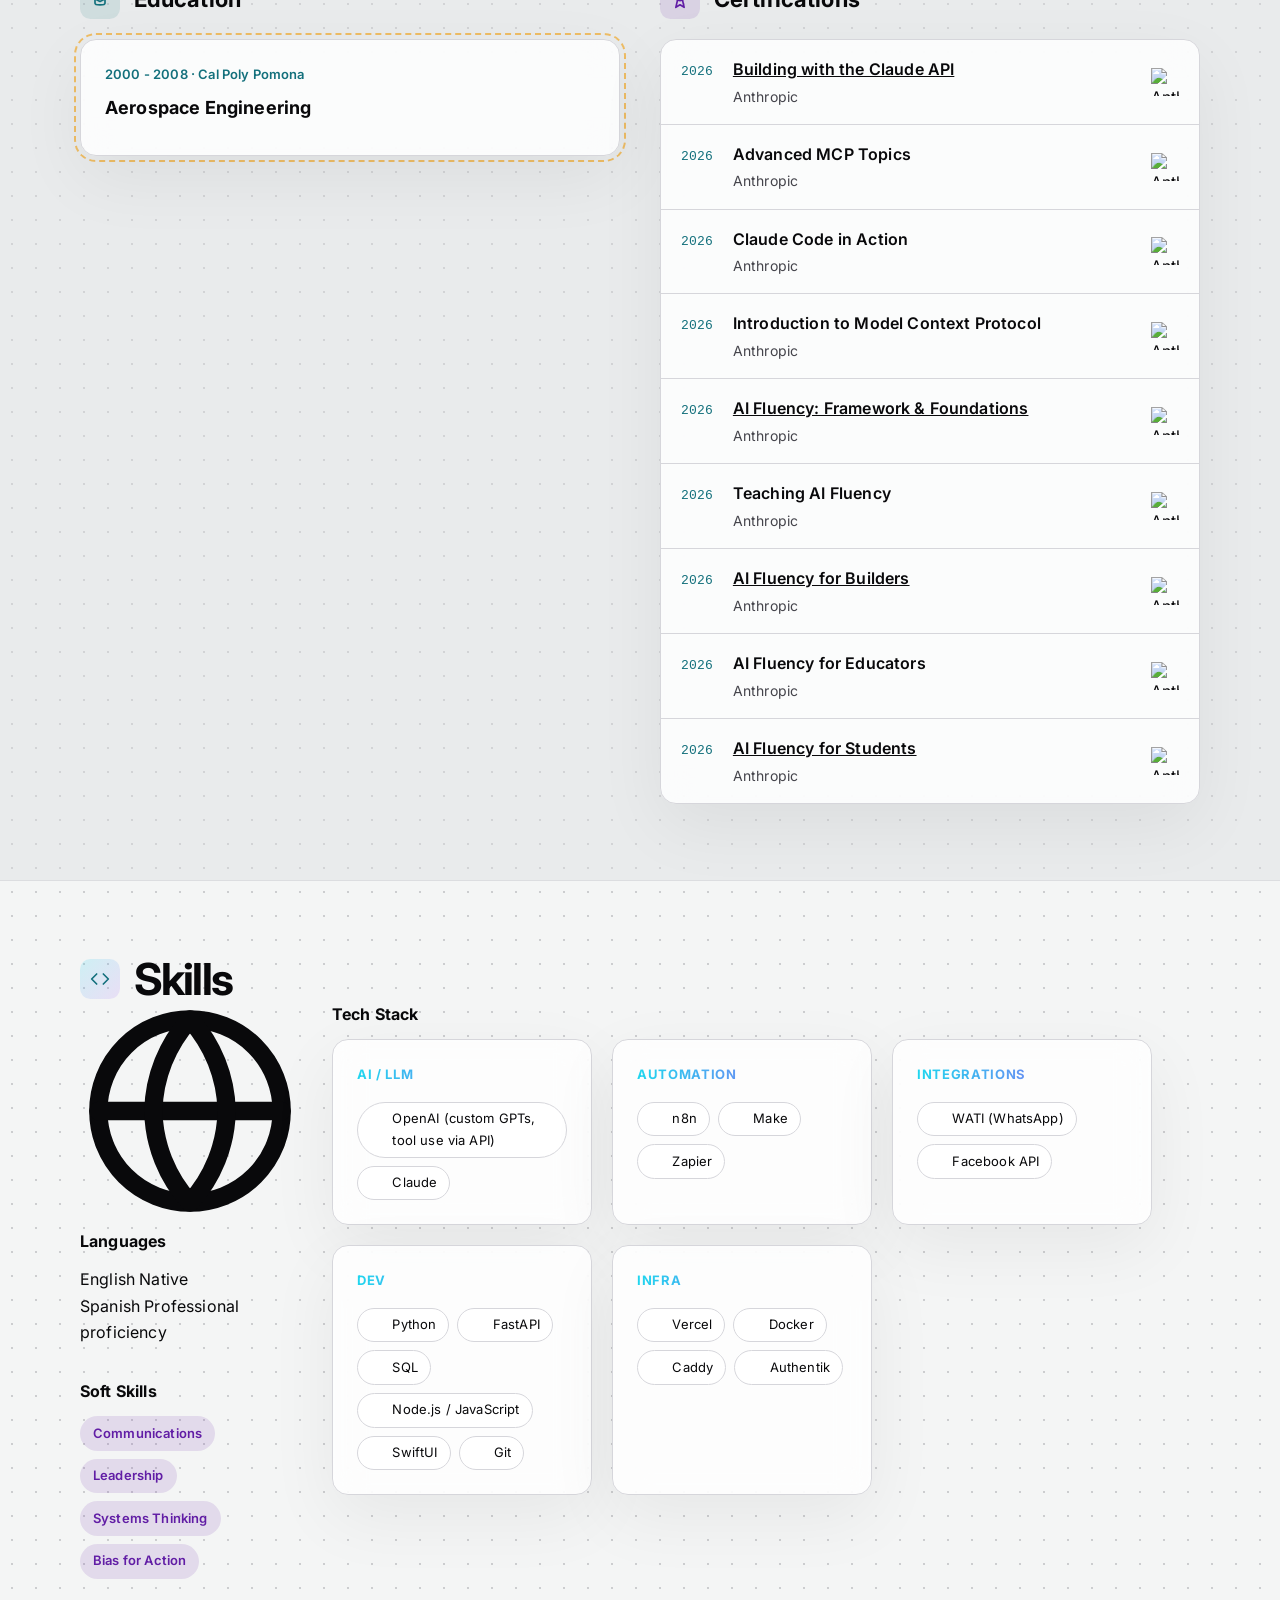
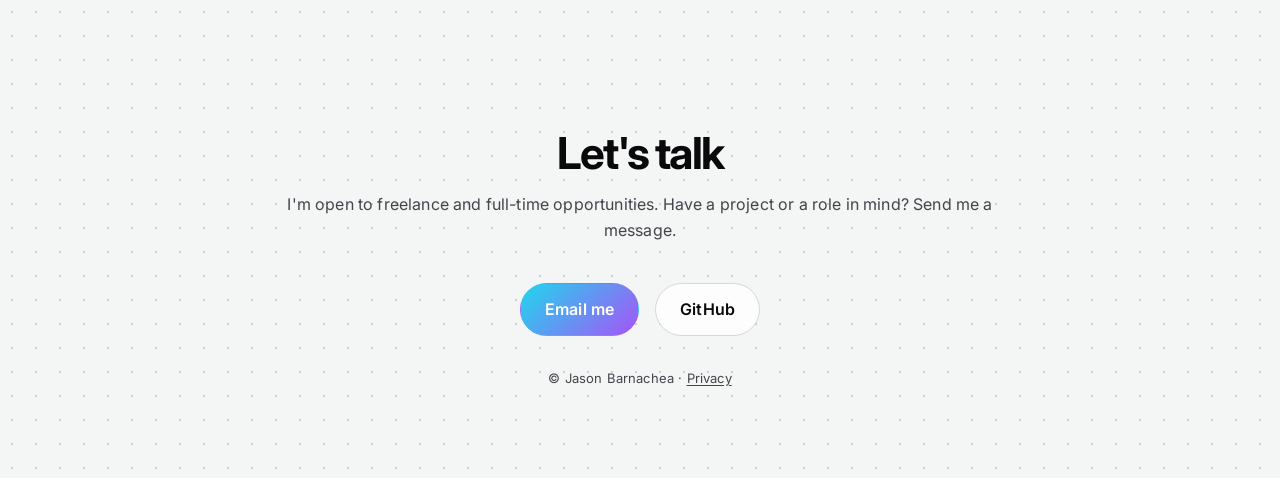
==== commit a3c67b63: "chore: update experience project to naut-pool-ui" ====
--- a/index.html
+++ b/index.html
@@ -453,14 +453,14 @@
 
           <article class="experience-project experience-project--compact">
             <span class="experience-project__icon" aria-hidden="true">▣</span>
-            <h3 class="experience-project__title">Phrasepack Audit</h3>
-            <p class="experience-project__desc">QA review app for language-pack findings, tester review state, timestamped logs, exports, and AI cleanup prompts.</p>
-            <div class="project-tags" aria-label="Phrasepack Audit technologies">
-              <span>QA Tooling</span>
-              <span>Language Packs</span>
-              <span>Exports</span>
-            </div>
-            <a class="experience-project__link project-code-link" href="https://github.com/nautxx/phrasepack-audit" target="_blank" rel="noopener" aria-label="View Phrasepack Audit code on GitHub">
+            <h3 class="experience-project__title">naut-pool-ui</h3>
+            <p class="experience-project__desc">Static dashboard for a solo Bitcoin mining pool, showing live hashrate, online devices, found blocks, and per-address worker statistics.</p>
+            <div class="project-tags" aria-label="naut-pool-ui technologies">
+              <span>HTML/CSS/JS</span>
+              <span>Public-Pool API</span>
+              <span>Docker</span>
+            </div>
+            <a class="experience-project__link project-code-link" href="https://github.com/nautxx/naut-pool-ui" target="_blank" rel="noopener" aria-label="View naut-pool-ui code on GitHub">
               <span class="project-code-link__github" aria-hidden="true"><img src="https://cdn.jsdelivr.net/npm/@lobehub/icons-static-png@latest/light/github.png" alt="" loading="lazy"></span>
               <span>View code</span>
               <span class="project-code-link__stat project-code-link__stat--star" aria-label="0 stars"><svg viewBox="0 0 24 24" fill="none" stroke="currentColor" stroke-width="2" stroke-linecap="round" stroke-linejoin="round" aria-hidden="true"><path d="m12 2 3.09 6.26L22 9.27l-5 4.87 1.18 6.88L12 17.77l-6.18 3.25L7 14.14 2 9.27l6.91-1.01L12 2Z"/></svg><span>0</span></span>
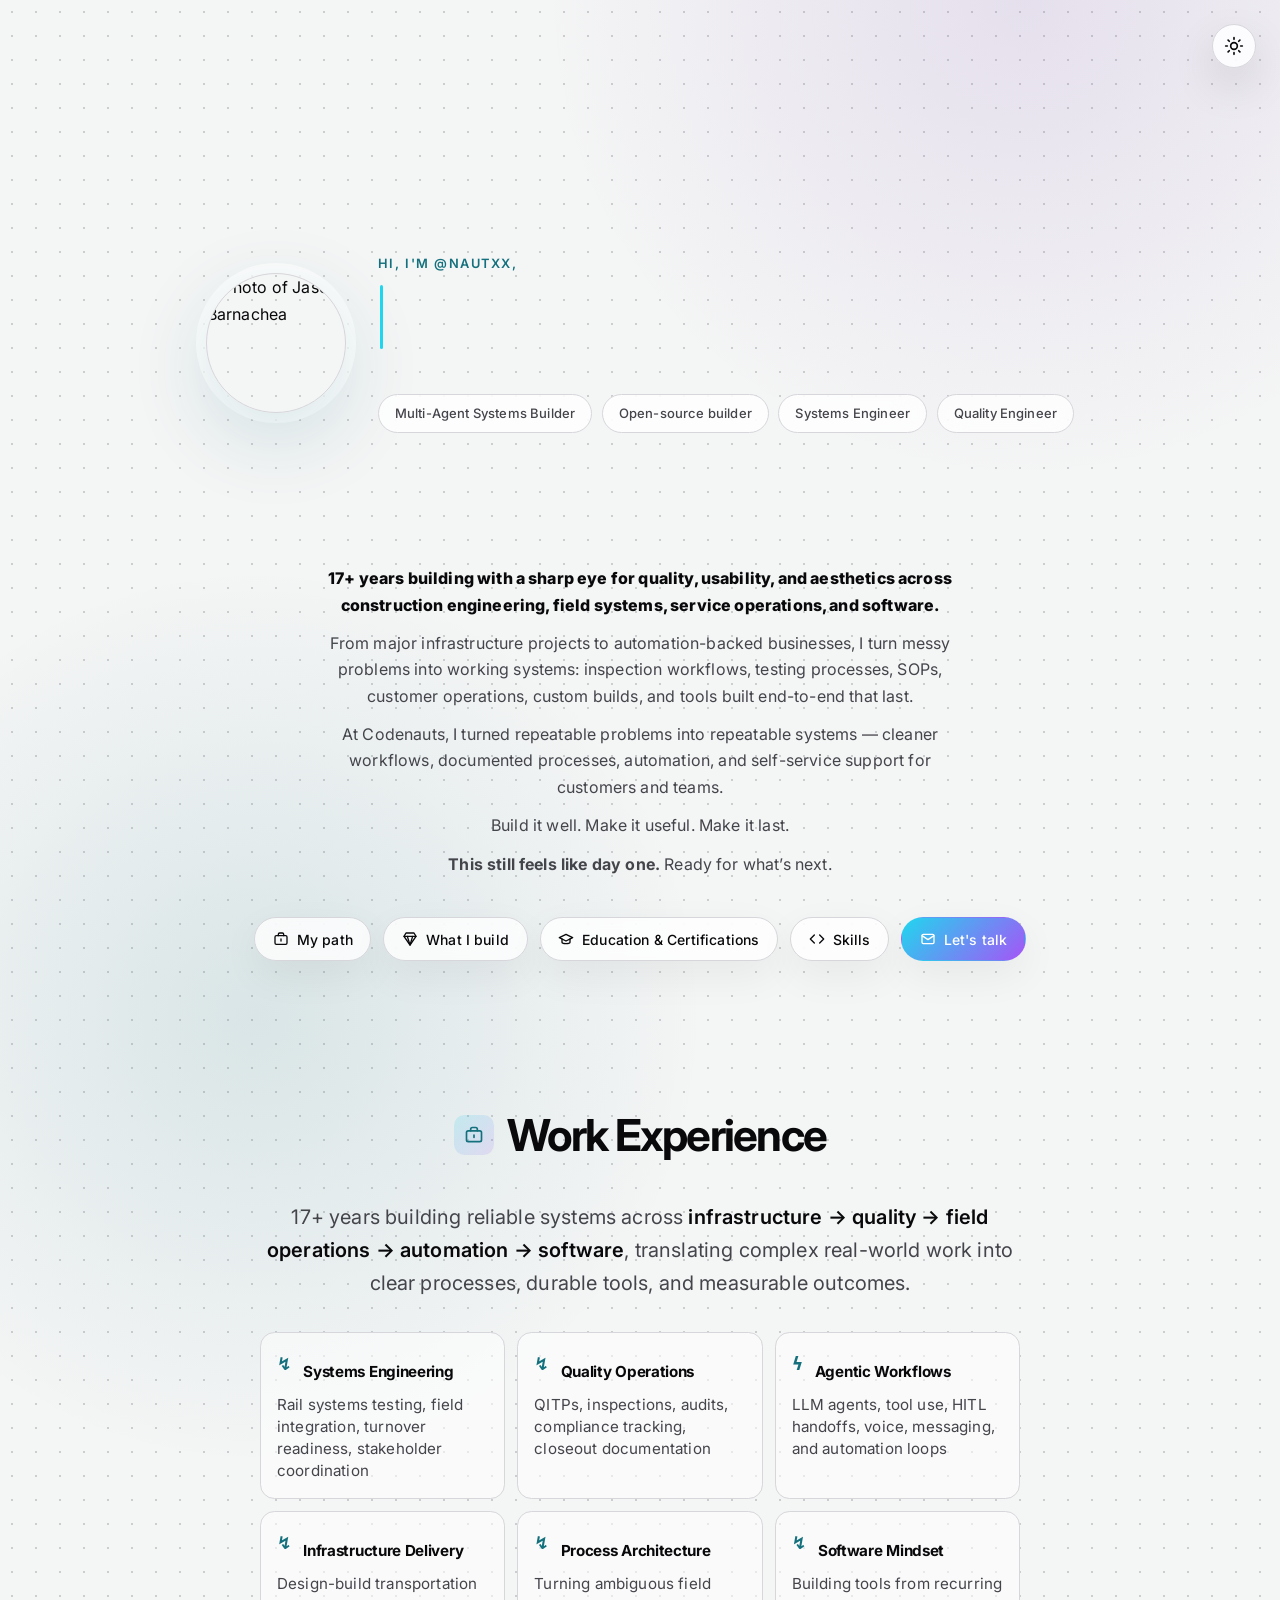
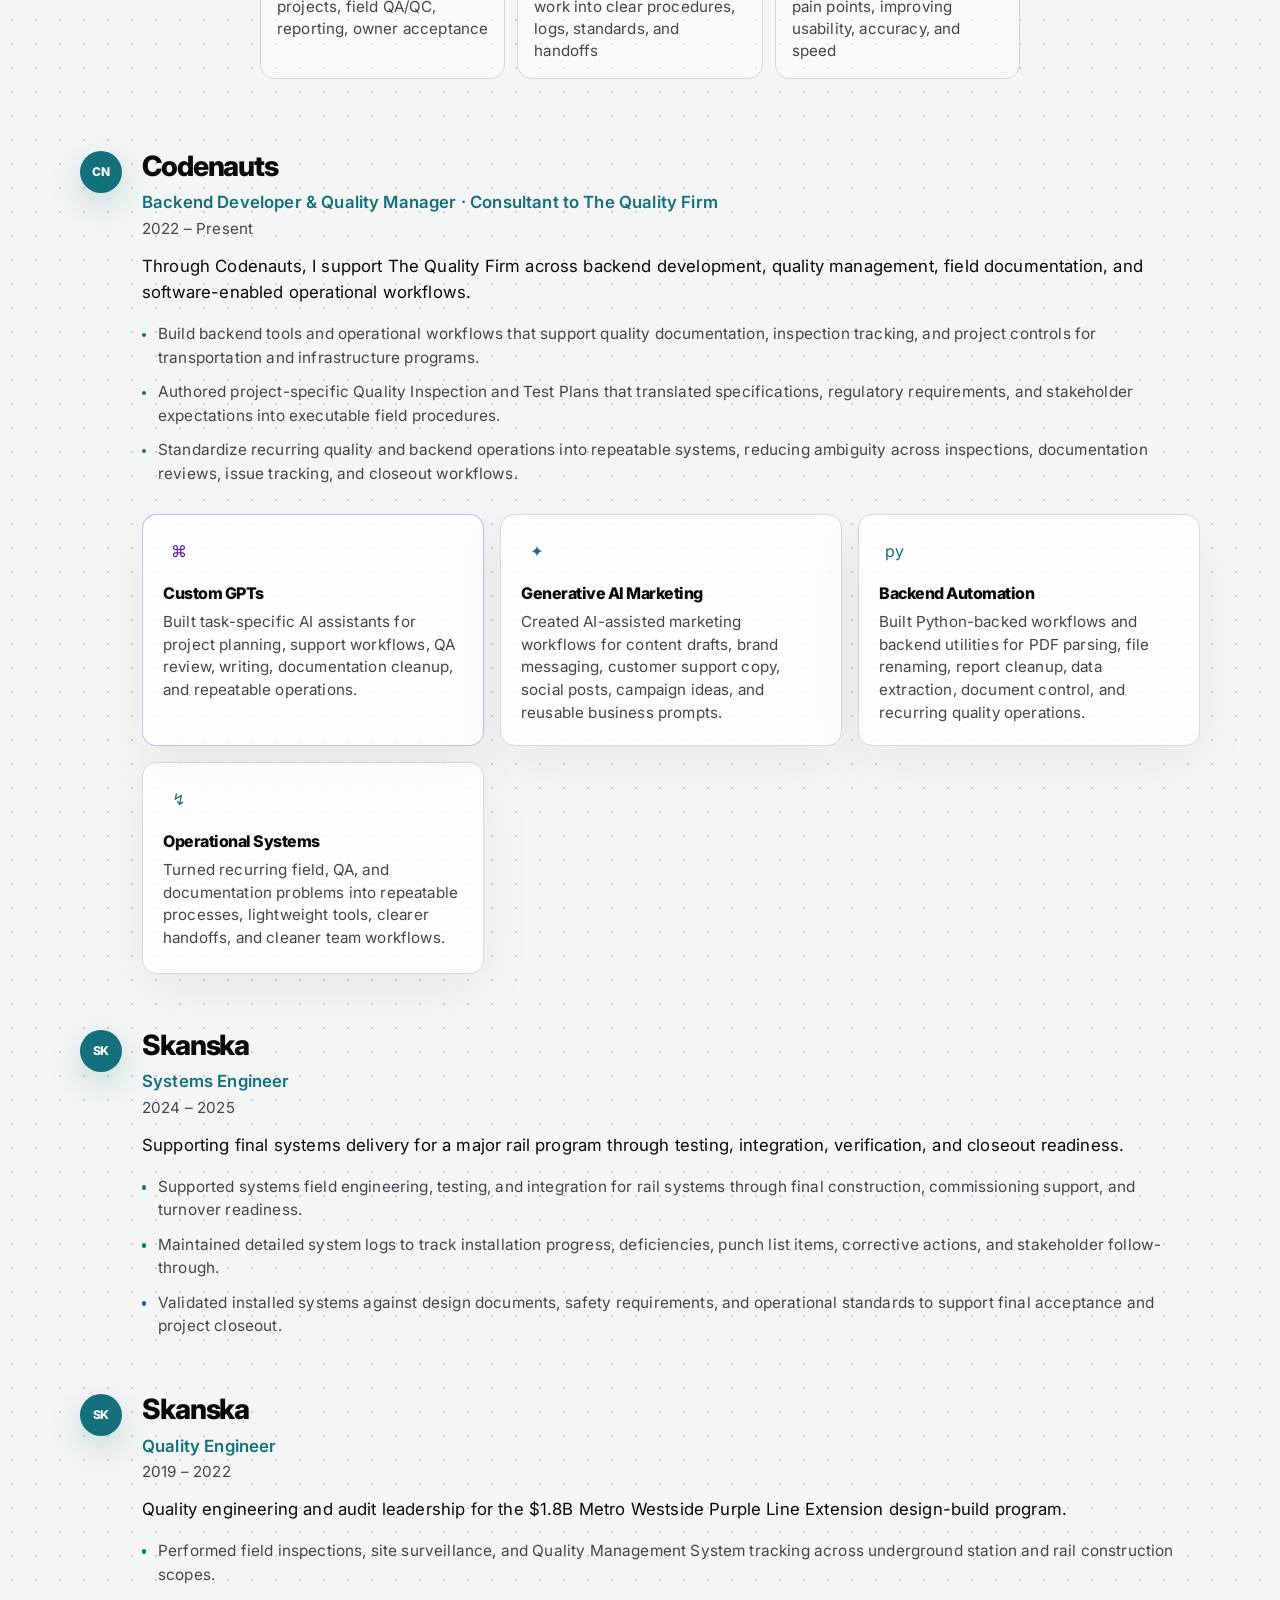
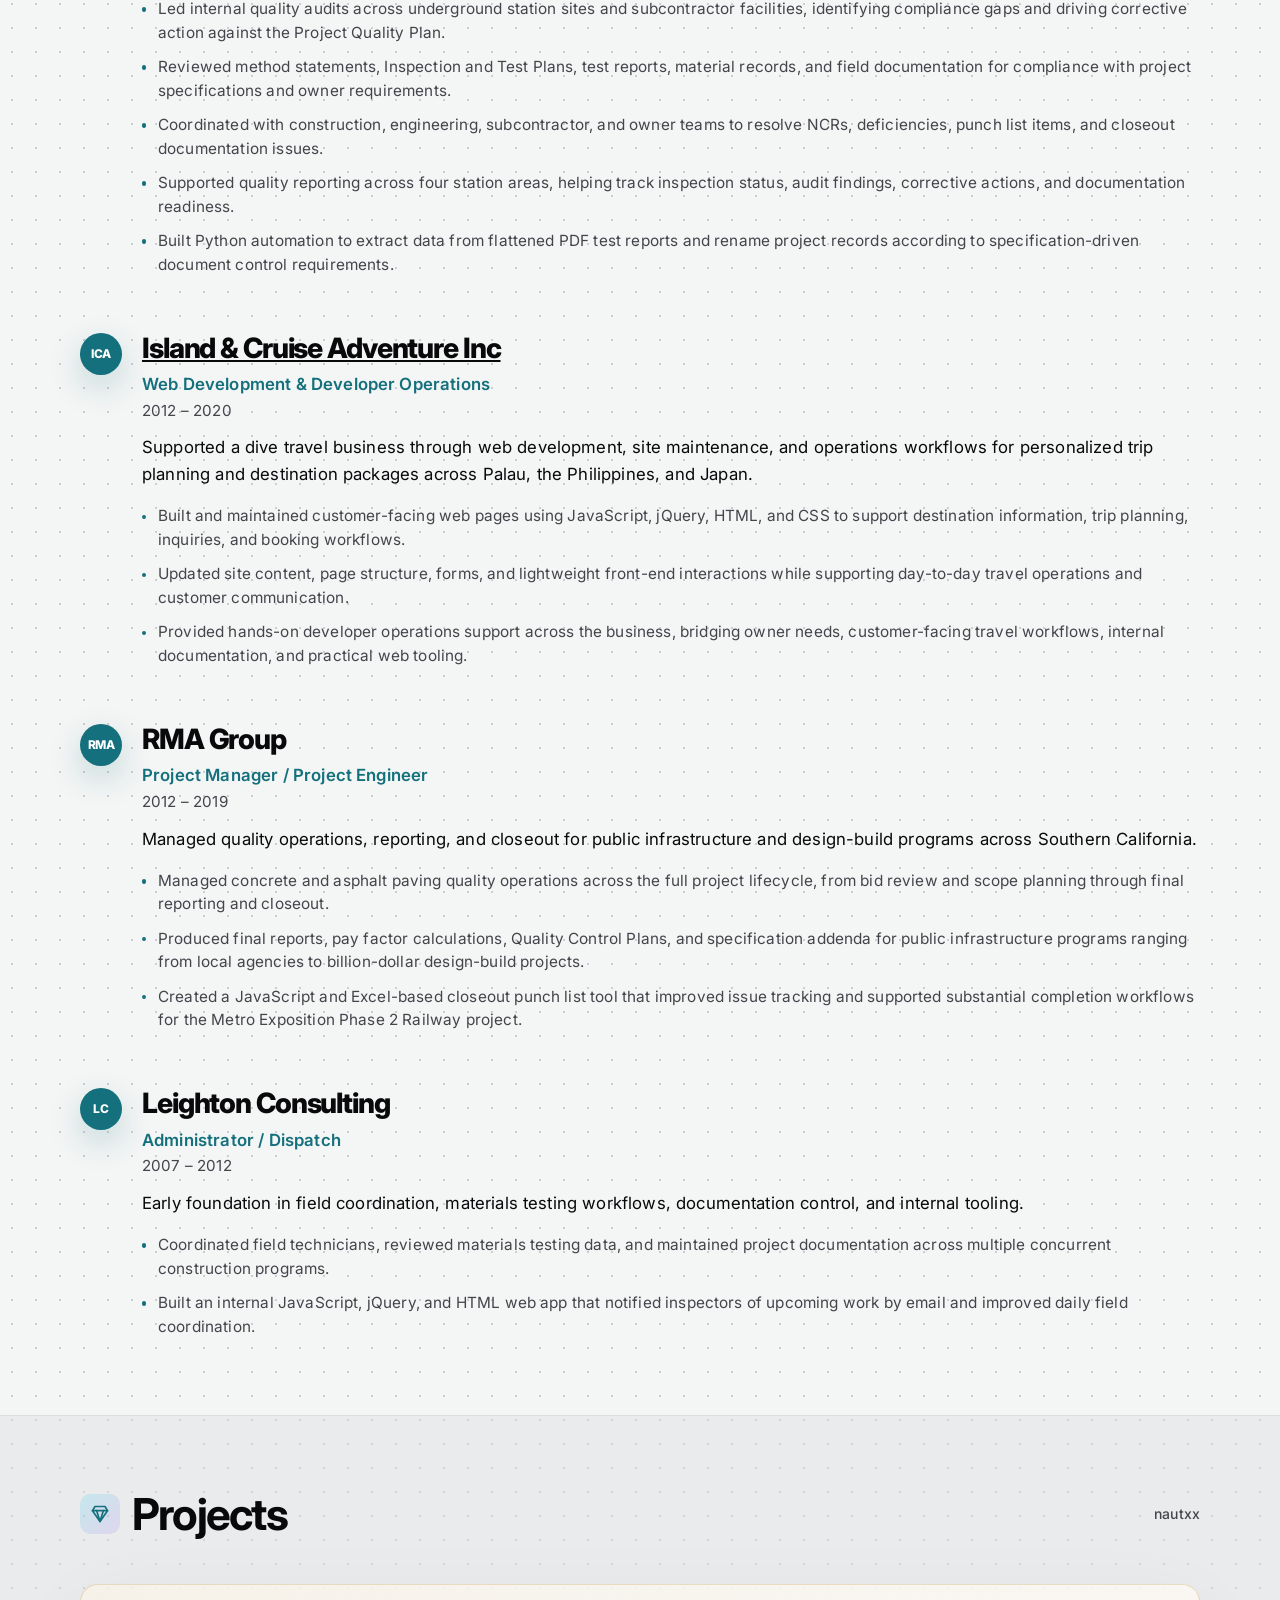
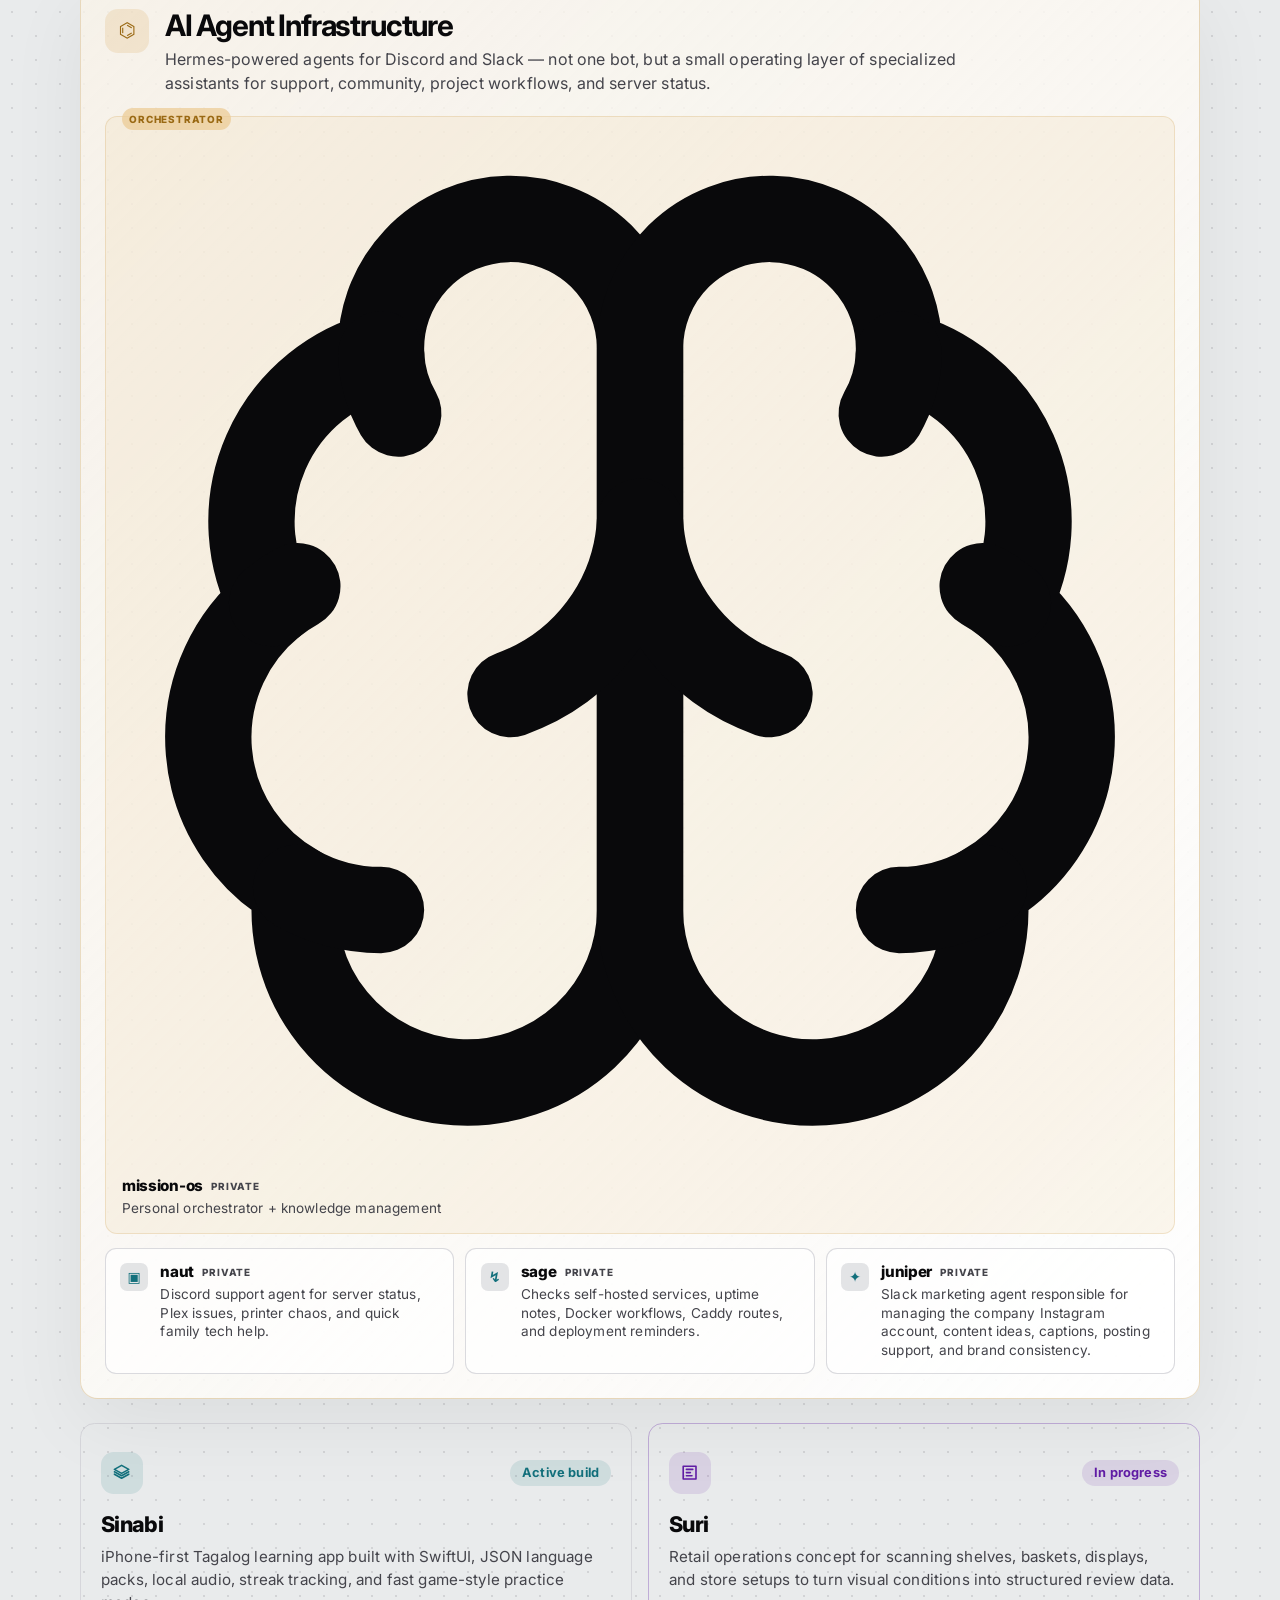
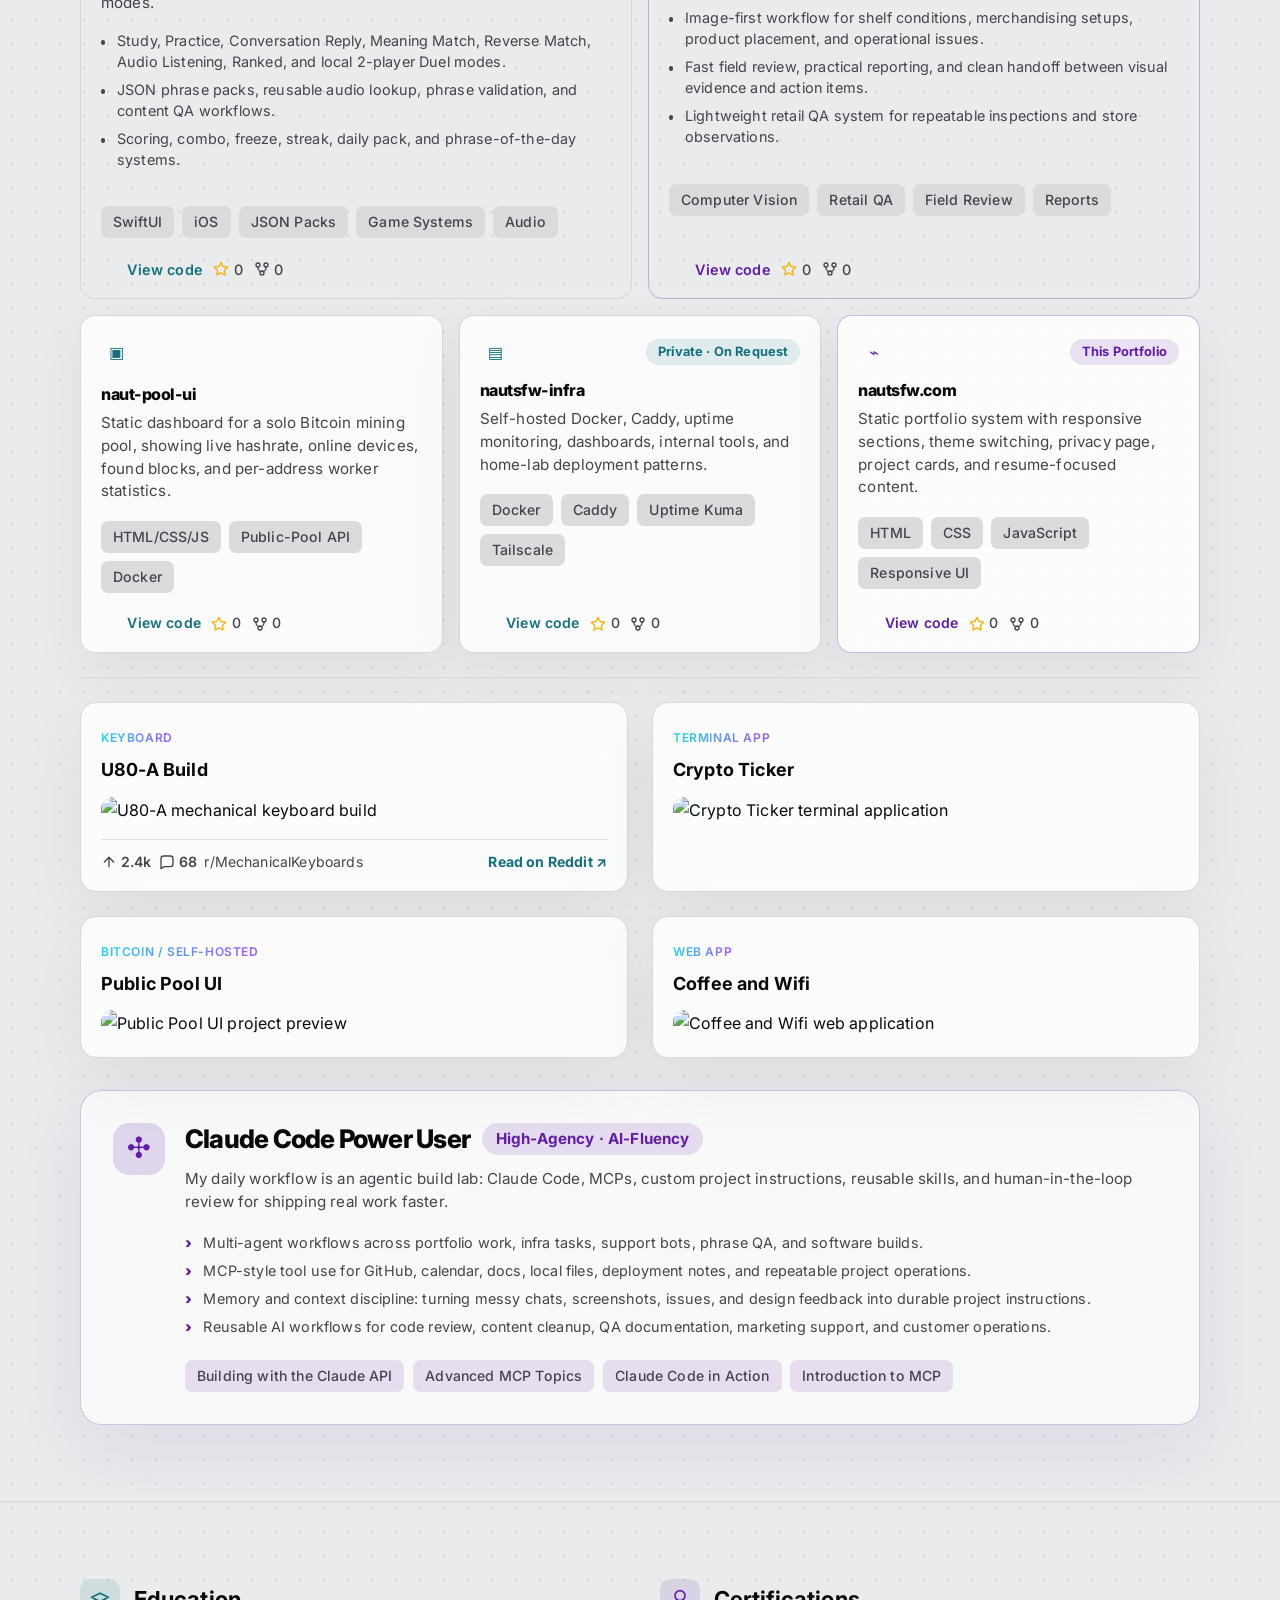
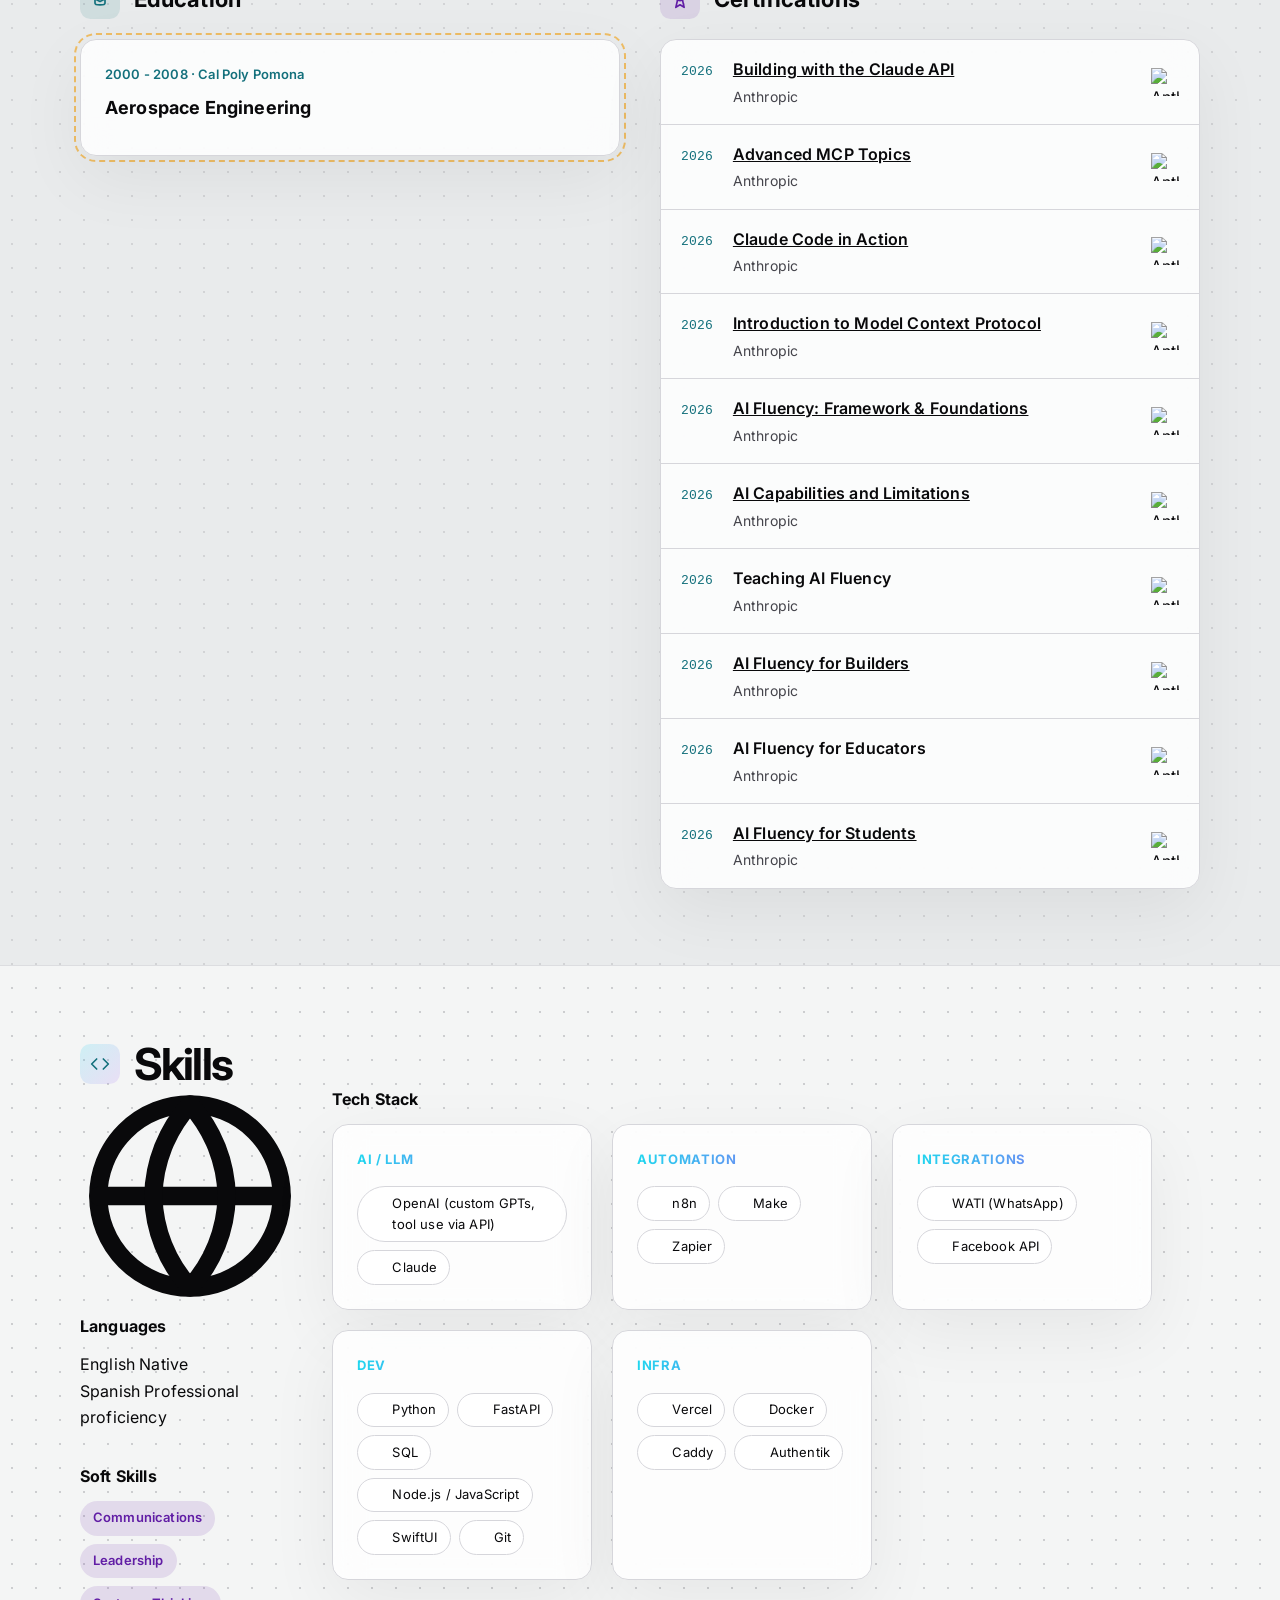
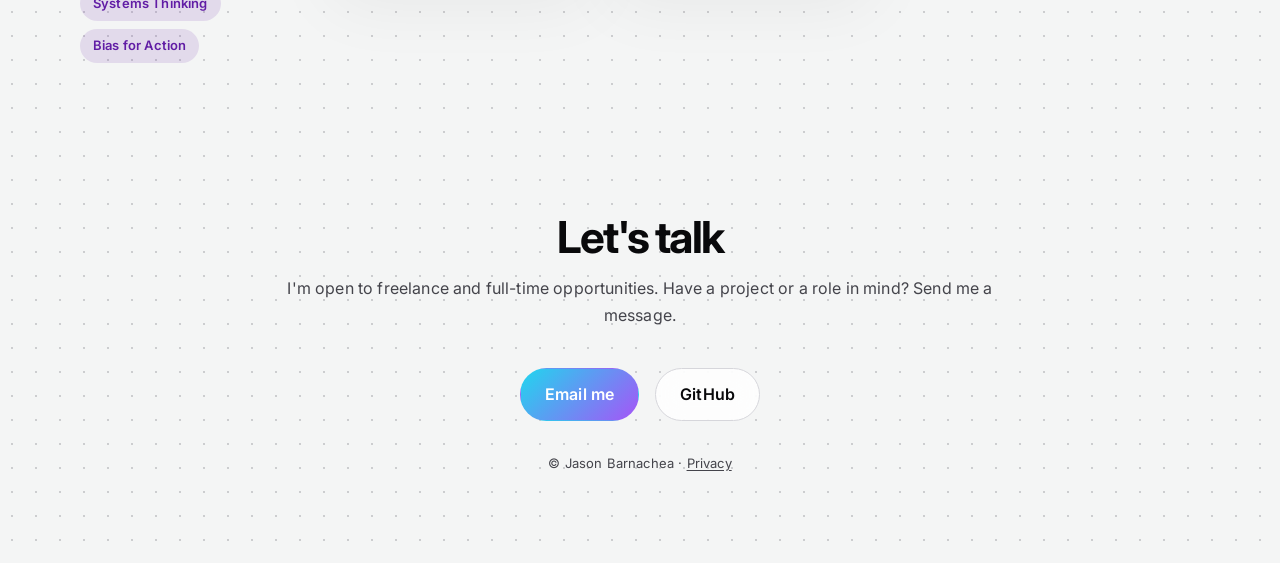
==== commit 12da936e: "chore: add Advanced MCP Topics certificate link" ====
--- a/index.html
+++ b/index.html
@@ -626,7 +626,7 @@
                   <div class="cert-row__main">
                     <span class="cert-row__year">2026</span>
                     <div class="cert-row__body">
-                      <p class="cert-row__name">Advanced MCP Topics</p>
+                      <p class="cert-row__name"><a href="https://verify.skilljar.com/c/inf9dddasees" target="_blank" rel="noopener noreferrer">Advanced MCP Topics</a></p>
                       <p class="cert-row__issuer">Anthropic</p>
                     </div>
                   </div>
@@ -636,7 +636,7 @@
                   <div class="cert-row__main">
                     <span class="cert-row__year">2026</span>
                     <div class="cert-row__body">
-                      <p class="cert-row__name">Claude Code in Action</p>
+                      <p class="cert-row__name"><a href="https://verify.skilljar.com/c/wgiuya7yjqy5" target="_blank" rel="noopener noreferrer">Claude Code in Action</a></p>
                       <p class="cert-row__issuer">Anthropic</p>
                     </div>
                   </div>
@@ -646,7 +646,11 @@
                   <div class="cert-row__main">
                     <span class="cert-row__year">2026</span>
                     <div class="cert-row__body">
-                      <p class="cert-row__name">Introduction to Model Context Protocol</p>
+                      <p class="cert-row__name">
+                        <a href="https://verify.skilljar.com/c/sh4tou7csbw5" target="_blank" rel="noopener">
+                          Introduction to Model Context Protocol
+                        </a>
+                      </p>
                       <p class="cert-row__issuer">Anthropic</p>
                     </div>
                   </div>
@@ -665,6 +669,17 @@
                     </div>
                   </div>
                   <img class="cert-row__mark" src="https://cdn.jsdelivr.net/npm/@lobehub/icons-static-png@latest/light/anthropic.png" alt="Anthropic" loading="lazy">
+                </div>
+                <div class="cert-row">
+                  <div class="cert-row__main">
+                    <span class="cert-row__year">2026</span>
+                    <div class="cert-row__body">
+                      <p class="cert-row__name"><a href="https://verify.skilljar.com/c/mvkjima7f3d5" target="_blank" rel="noopener noreferrer">AI Capabilities and Limitations</a></p>
+                      <p class="cert-row__issuer">Anthropic</p>
+                    </div>
+                  </div>
+                  <img class="cert-row__mark" src="https://cdn.jsdelivr.net/npm/@lobehub/icons-static-png@latest/light/anthropic.png"
+                    alt="Anthropic" loading="lazy">
                 </div>
                 <div class="cert-row">
                   <div class="cert-row__main">
